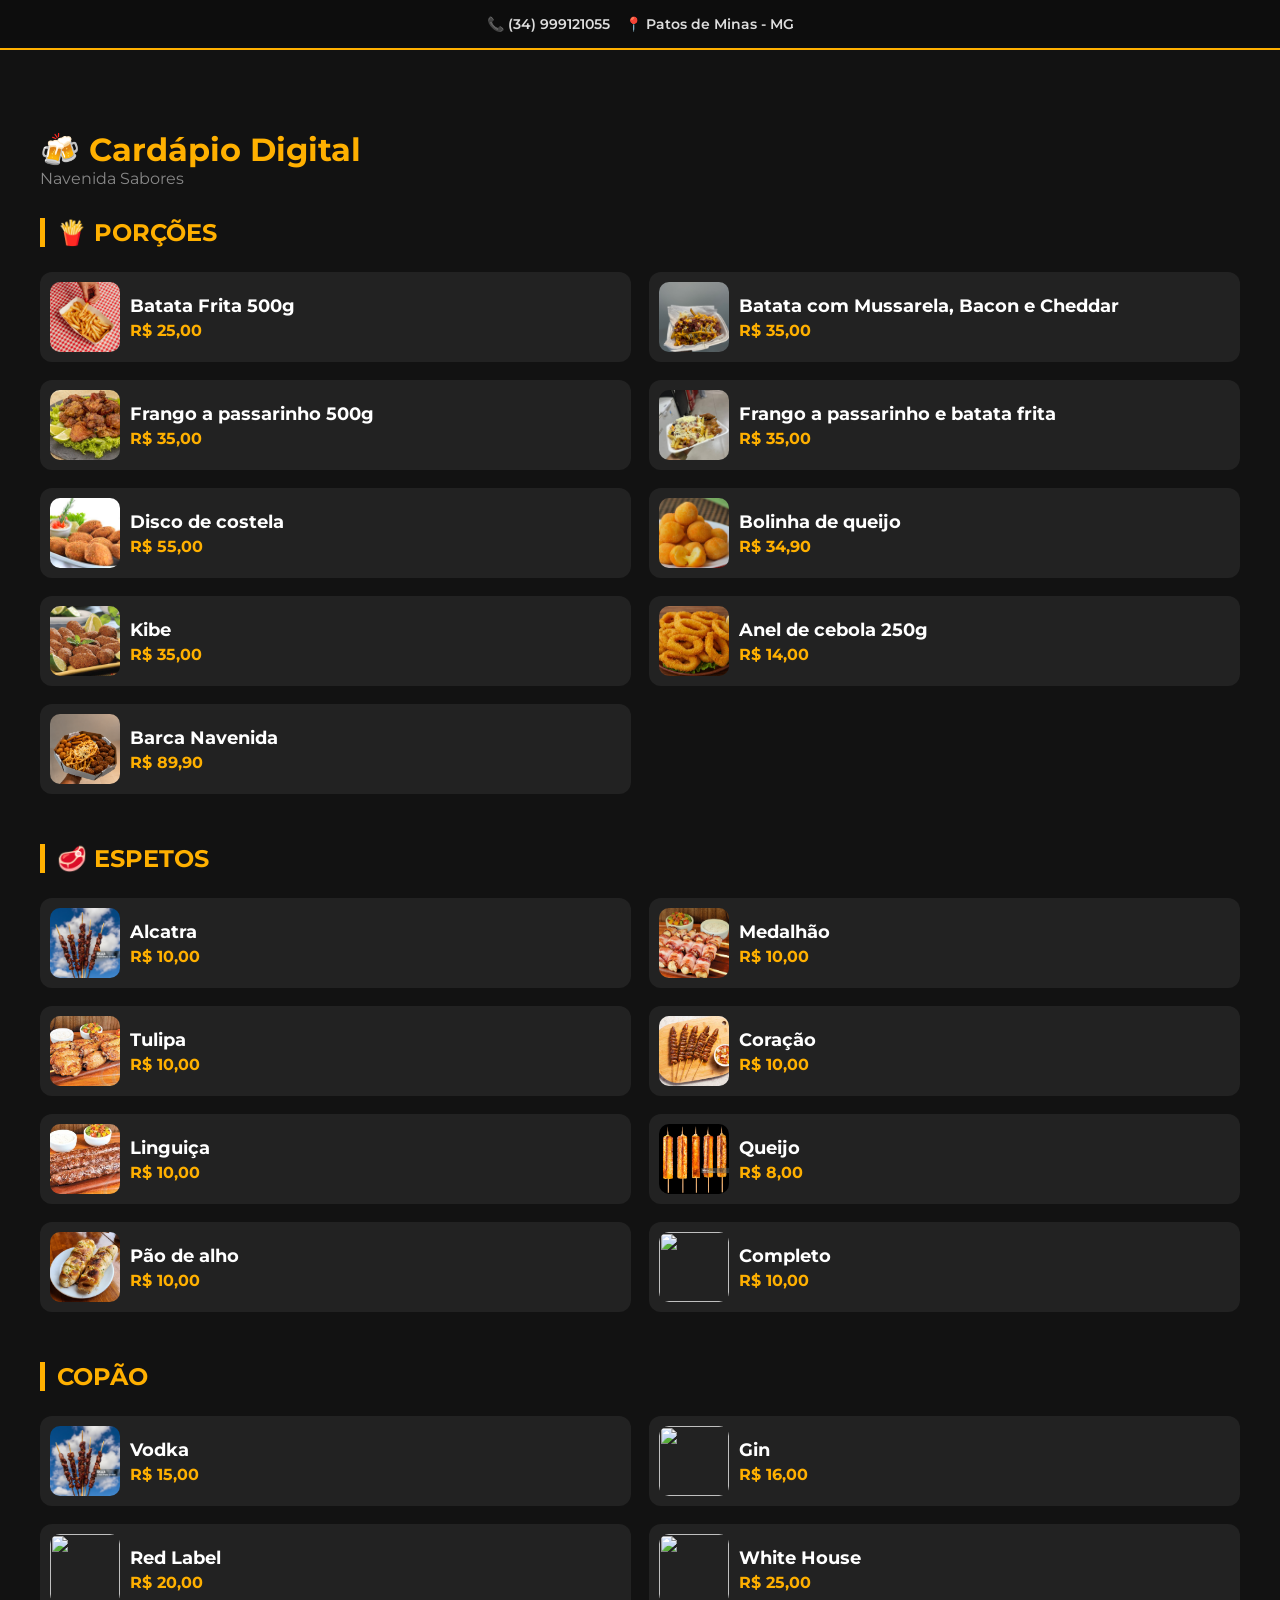
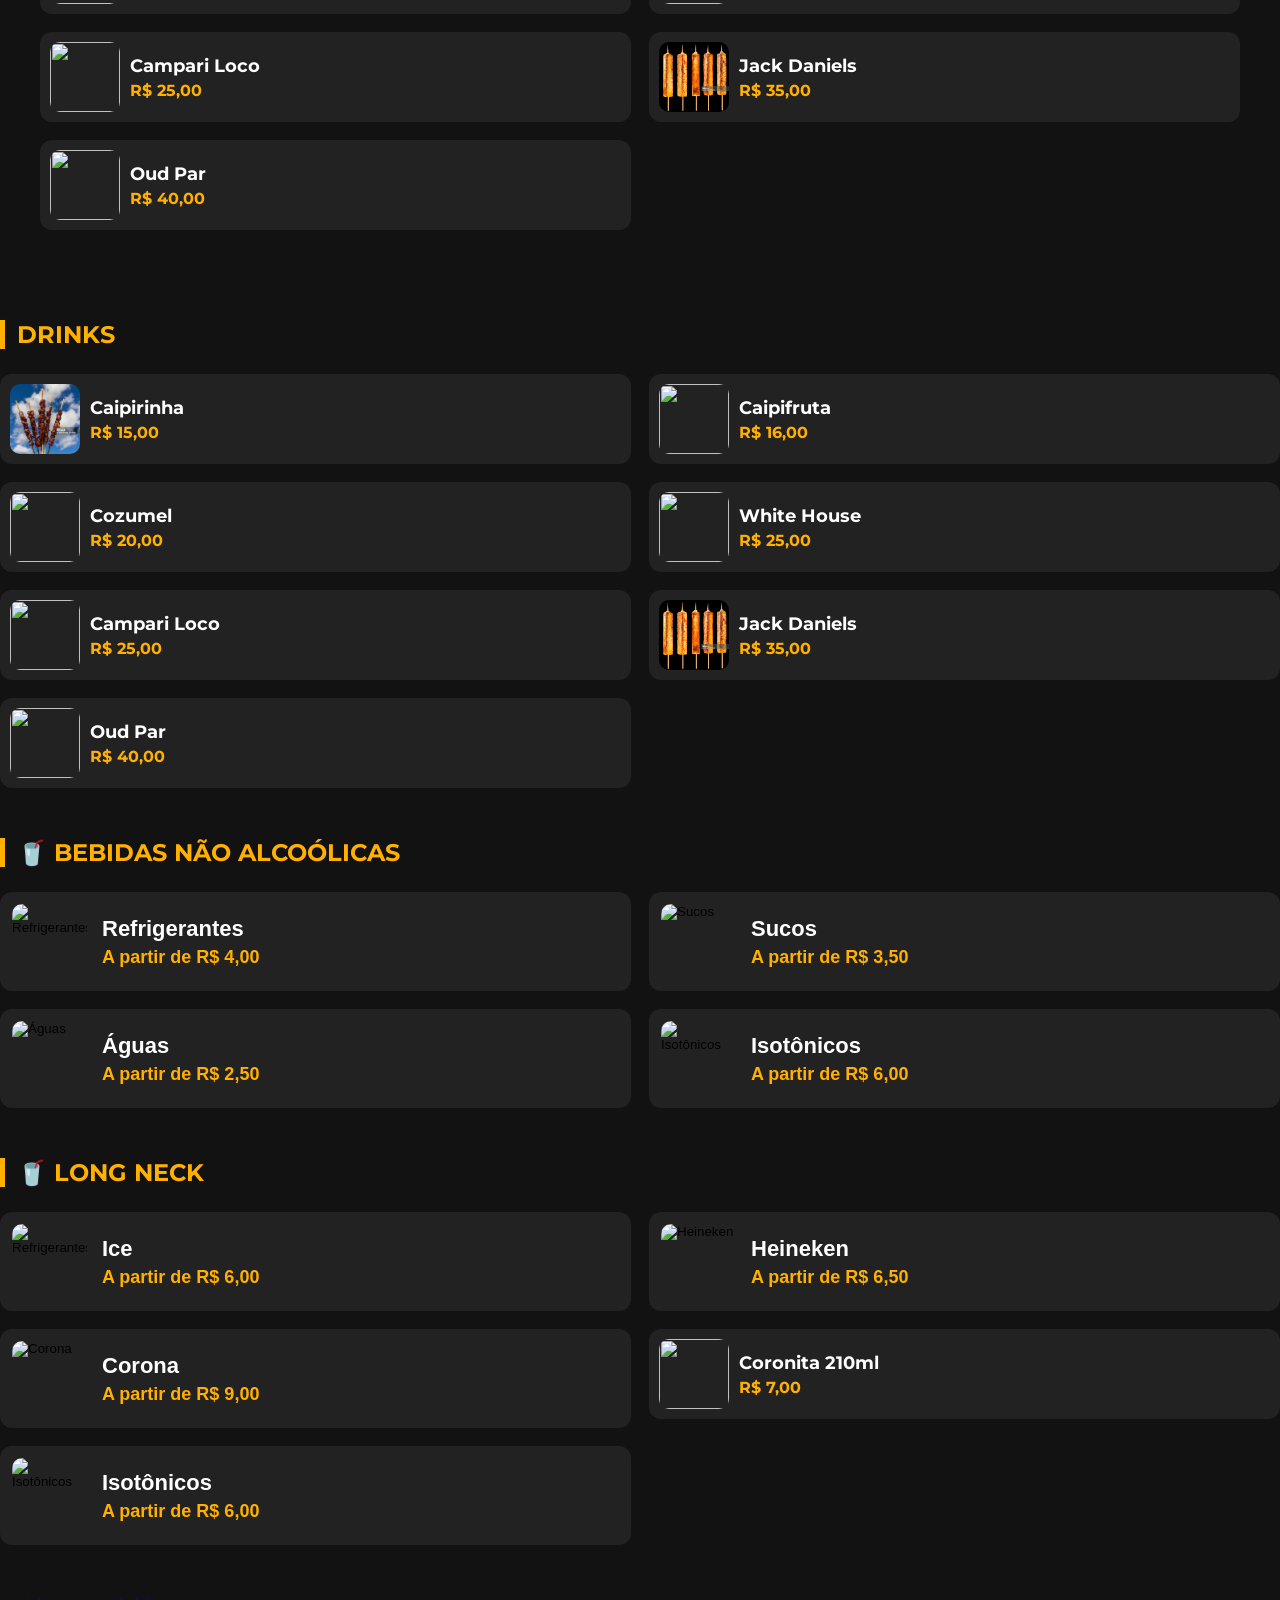
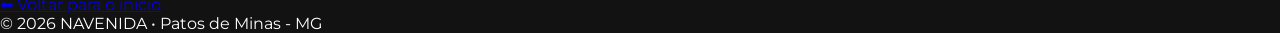
==== cardapio.html @ fde5d835 "gtf" ====
<!DOCTYPE html>
<html lang="pt-BR">
<head>
    <meta charset="UTF-8">
    <meta name="viewport" content="width=device-width, initial-scale=1.0">
    <title>Cardápio NAVENIDA</title>
    <link rel="stylesheet" href="style.css">
    <link href="https://fonts.googleapis.com/css2?family=Montserrat:wght@400;500;600;700&display=swap" rel="stylesheet">
</head>
<body>
    <button class="menu-mobile" onclick="abrirMenu()">
☰
</button>

    <div class="topo-info">
        <div class="item-topo">📞 (34) 999121055</div>
        <div class="item-topo">📍 Patos de Minas - MG</div>
    </div>

    <div class="container">
       <aside class="sidebar" id="sidebar">
            <img src="imagens/logo.jpeg" class="logo-lateral">
            <nav>
                <a href="#porcoes">🍟 Porções</a>
                <a href="#espetos">🥩 Espetos</a>
                <a href="#bebidas">🍺 Cervejas 600ml</a>
                <a href="#copao">🥤 Copão 700ml</a>
                <a href="#naoalcoolicas">🥤 Não Alcoólicas</a>
                <a href="index.html" style="background-color: #ffb000; color: #000;">🏠 Início</a>
            </nav>
        </aside>

        <main class="conteudo">
            <header style="margin-bottom: 30px;">
                <h1 style="color: #ffb000; font-size: 32px;">🍻 Cardápio Digital</h1>
                <p style="color: #888;">Navenida Sabores</p>
            </header>

            <section class="categoria" id="porcoes">
                <h2>🍟 PORÇÕES</h2>
                <div class="grid-produtos">
                    <div class="produto">
                        <img src="imagens/batatanormal.avif">
                        <div class="info">
                            <h3>Batata Frita 500g</h3>
                            <div class="preco">R$ 25,00</div>
                        </div>
                    </div>
                    <div class="produto">
                        <img src="imagens/batatacomcheddar.jpeg">
                        <div class="info">
                            <h3>Batata com Mussarela, Bacon e Cheddar</h3>
                            <div class="preco">R$ 35,00</div>
                        </div>
                    </div>
                    <div class="produto">
                        <img src="imagens/frangooo.jpeg">
                        <div class="info">
                            <h3>Frango a passarinho 500g</h3>
                            <div class="preco">R$ 35,00</div>
                        </div>
                         </div>
                        <div class="produto">
                        <img src="imagens/frangocombatata.jpeg">
                        <div class="info">
                            <h3>Frango a passarinho e batata frita</h3>
                            <div class="preco">R$ 35,00</div>
                        </div>
                         </div>
                        <div class="produto">
                        <img src="imagens/discodee.jpg">
                        <div class="info">
                            <h3>Disco de costela</h3>
                            <div class="preco">R$ 55,00</div>
                        </div>
                         </div>
                        <div class="produto">
                        <img src="imagens/bolinha-de-queijo-1.jpg">
                        <div class="info">
                            <h3>Bolinha de queijo</h3>
                            <div class="preco">R$ 34,90</div>
                        </div>
                         </div>
                        <div class="produto">
                        <img src="imagens/mini-kibe (1).jpg">
                        <div class="info">
                            <h3>Kibe</h3>
                            <div class="preco">R$ 35,00</div>
                        </div>
                         </div>
                        <div class="produto">
                        <img src="imagens/Aneis-de-Cebola-Crocantes.webp">
                        <div class="info">
                            <h3>Anel de cebola 250g</h3>
                            <div class="preco">R$ 14,00</div>
                        </div>
                         </div>
                        <div class="produto">
                        <img src="imagens/barca.png">
                        <div class="info">
                            <h3>Barca Navenida</h3>
                            <div class="preco">R$ 89,90</div>
                        </div>
                    </div>
                </div>
            </section>

            <section class="categoria" id="espetos">
                <h2>🥩 ESPETOS</h2>
                <div class="grid-produtos">
                    <div class="produto">
                        <img src="imagens/boi.jpg">
                        <div class="info">
                            <h3>Alcatra</h3>
                            <div class="preco">R$ 10,00</div>
                        </div>
                    </div>
                    <div class="produto">
                        <img src="imagens/espetinho-de-frango-com-bacon-1200x778.jpg">
                        <div class="info">
                            <h3>Medalhão</h3>
                            <div class="preco">R$ 10,00</div>
                        </div>
                         </div>
                        <div class="produto">
                        <img src="imagens/tulipa.jpg">
                        <div class="info">
                            <h3>Tulipa</h3>
                            <div class="preco">R$ 10,00</div>
                        </div>
                         </div>
                        <div class="produto">
                        <img src="imagens/espetinho-de-coracao-vinagrete-de-alcachofra.jpg">
                        <div class="info">
                            <h3>Coração</h3>
                            <div class="preco">R$ 10,00</div>
                        </div>
                         </div>
                        <div class="produto">
                        <img src="imagens/linguica.jpg">
                        <div class="info">
                            <h3>Linguiça</h3>
                            <div class="preco">R$ 10,00</div>
                        </div>
                         </div>
                        <div class="produto">
                        <img src="imagens/queijo.jpg">
                        <div class="info">
                            <h3>Queijo</h3>
                            <div class="preco">R$ 8,00</div>
                        </div>
                         </div>
                        <div class="produto">
                        <img src="imagens/pao-alho-caseiro.jpg">
                        <div class="info">
                            <h3>Pão de alho</h3>
                            <div class="preco">R$ 10,00</div>
                        </div>
                         </div>
                         <div class="produto">
                        <img src="https://images.unsplash.com/photo-1551024601-bec78aea704b?w=300">
                        <div class="info">
                            <h3>Completo</h3>
                            <div class="preco">R$ 10,00</div>
                        </div>
                    </div>
                </div>
            </section>

            <section class="categoria" id="copao">
                <h2>COPÃO</h2>
                <div class="grid-produtos">
                    <div class="produto">
                        <img src="imagens/boi.jpg">
                        <div class="info">
                            <h3>Vodka</h3>
                            <div class="preco">R$ 15,00</div>
                        </div>
                    </div>
                    <div class="produto">
                        <img src="https://images.unsplash.com/photo-1551024601-bec78aea704b?w=300">
                        <div class="info">
                            <h3>Gin</h3>
                            <div class="preco">R$ 16,00</div>
                        </div>
                         </div>
                        <div class="produto">
                        <img src="https://images.unsplash.com/photo-1551024601-bec78aea704b?w=300">
                        <div class="info">
                            <h3>Red Label</h3>
                            <div class="preco">R$ 20,00</div>
                        </div>
                         </div>
                        <div class="produto">
                        <img src="https://images.unsplash.com/photo-1551024601-bec78aea704b?w=300">
                        <div class="info">
                            <h3>White House</h3>
                            <div class="preco">R$ 25,00</div>
                        </div>
                         </div>
                        <div class="produto">
                        <img src="https://images.unsplash.com/photo-1551024601-bec78aea704b?w=300">
                        <div class="info">
                            <h3>Campari Loco</h3>
                            <div class="preco">R$ 25,00</div>
                        </div>
                         </div>
                        <div class="produto">
                        <img src="imagens/queijo.jpg">
                        <div class="info">
                            <h3>Jack Daniels</h3>
                            <div class="preco">R$ 35,00</div>
                        </div>
                         </div>
                        <div class="produto">
                        <img src="https://images.unsplash.com/photo-1551024601-bec78aea704b?w=300">
                        <div class="info">
                            <h3>Oud Par</h3>
                            <div class="preco">R$ 40,00</div>
                        </div>
                         </div>
                    </div>
                </div>
            </section>

              <section class="categoria" id="drink">
                <h2>DRINKS</h2>
                <div class="grid-produtos">
                    <div class="produto">
                        <img src="imagens/boi.jpg">
                        <div class="info">
                            <h3>Caipirinha</h3>
                            <div class="preco">R$ 15,00</div>
                        </div>
                    </div>
                    <div class="produto">
                        <img src="https://images.unsplash.com/photo-1551024601-bec78aea704b?w=300">
                        <div class="info">
                            <h3>Caipifruta</h3>
                            <div class="preco">R$ 16,00</div>
                        </div>
                         </div>
                        <div class="produto">
                        <img src="https://images.unsplash.com/photo-1551024601-bec78aea704b?w=300">
                        <div class="info">
                            <h3>Cozumel</h3>
                            <div class="preco">R$ 20,00</div>
                        </div>
                         </div>
                        <div class="produto">
                        <img src="https://images.unsplash.com/photo-1551024601-bec78aea704b?w=300">
                        <div class="info">
                            <h3>White House</h3>
                            <div class="preco">R$ 25,00</div>
                        </div>
                         </div>
                        <div class="produto">
                        <img src="https://images.unsplash.com/photo-1551024601-bec78aea704b?w=300">
                        <div class="info">
                            <h3>Campari Loco</h3>
                            <div class="preco">R$ 25,00</div>
                        </div>
                         </div>
                        <div class="produto">
                        <img src="imagens/queijo.jpg">
                        <div class="info">
                            <h3>Jack Daniels</h3>
                            <div class="preco">R$ 35,00</div>
                        </div>
                         </div>
                        <div class="produto">
                        <img src="https://images.unsplash.com/photo-1551024601-bec78aea704b?w=300">
                        <div class="info">
                            <h3>Oud Par</h3>
                            <div class="preco">R$ 40,00</div>
                        </div>
                         </div>
                    </div>
                </div>
            </section>

       <section class="categoria" id="nao-alcoolicas">

      <h2>🥤 BEBIDAS NÃO ALCOÓLICAS</h2>

      <div class="grid-produtos">

    <!-- Refrigerantes -->
    <div class="item-cardapio">

        <button class="titulo-item">

            <img class="foto-card"
            src="https://images.unsplash.com/photo-1581006852262-e4307cf6283a?w=500&auto=format&fit=crop"
            alt="Refrigerantes">

            <div class="texto-card">
                <h3>Refrigerantes</h3>
                <span>A partir de <strong>R$ 4,00</strong></span>
            </div>

        </button>

        <div class="conteudo-item">

            <p> Refrigerante Lata <b>R$ 4,00</b></p>
            <p> Coca-Cola 600ml <b>R$ 8,00</b></p>
            <p> Coca-Cola 1L <b>R$ 9,00</b></p>
            <p> Coca-Cola 2L <b>R$ 12,00</b></p>
            <p> Fanta <b>R$ 10,00</b></p>
            <p> Pepsi <b>R$ 10,00</b></p>
            <p> Mineiro <b>R$ 10,00</b></p>
            <p> Schweppes <b>R$ 10,00</b></p>

        </div>

    </div>

    <!-- Sucos -->
    <div class="item-cardapio">

        <button class="titulo-item">

            <img class="foto-card"
            src="https://images.unsplash.com/photo-1622597467836-f3285f2131b8?w=500&auto=format&fit=crop"
            alt="Sucos">

            <div class="texto-card">
                <h3>Sucos</h3>
                <span>A partir de <strong>R$ 3,50</strong></span>
            </div>

        </button>

        <div class="conteudo-item">

            <p> Kapo <b>R$ 3,50</b></p>
            <p> Del Valle <b>R$ 4,50</b></p>
            <p> Suco Lata <b>R$ 6,00</b></p>
            <p> Suco Litro <b>R$ 12,00</b></p>

        </div>

    </div>

    <!-- Águas -->
    <div class="item-cardapio">

        <button class="titulo-item">

            <img class="foto-card"
            src="https://images.unsplash.com/photo-1559839914-17aae19cec71?w=500&auto=format&fit=crop"
            alt="Águas">

            <div class="texto-card">
                <h3>Águas</h3>
                <span>A partir de <strong>R$ 2,50</strong></span>
            </div>

        </button>

        <div class="conteudo-item">

            <p> Água sem gás <b>R$ 2,50</b></p>
            <p> Água com gás <b>R$ 3,50</b></p>
            <p> Água de Coco <b>R$ 10,00</b></p>

        </div>

    </div>

    <!-- Isotônicos -->
    <div class="item-cardapio">

        <button class="titulo-item">

            <img class="foto-card"
            src="https://images.unsplash.com/photo-1596803244618-8dbee441d70b?w=500&auto=format&fit=crop"
            alt="Isotônicos">

            <div class="texto-card">
                <h3>Isotônicos</h3>
                <span>A partir de <strong>R$ 6,00</strong></span>
            </div>

        </button>

        <div class="conteudo-item">

            <p> H2O <b>R$ 6,00</b></p>
            <p> Powerade <b>R$ 7,00</b></p>
            <p> Gatorade <b>R$ 8,00</b></p>
            <p> Schweppes <b>R$ 10,00</b></p>

        </div>

    </div>

</div>

</section>
  <section class="categoria" id="long neck">

<h2>🥤 LONG NECK</h2>

<div class="grid-produtos">

    <!-- Ice -->
    <div class="item-cardapio">

        <button class="titulo-item">

            <img class="foto-card"
            src="https://images.unsplash.com/photo-1581006852262-e4307cf6283a?w=500&auto=format&fit=crop"
            alt="Refrigerantes">

            <div class="texto-card">
                <h3>Ice</h3>
                <span>A partir de <strong>R$ 6,00</strong></span>
            </div>

        </button>

        <div class="conteudo-item">

            <p>Ice corote <b>R$ 8,00</b></p>
            <p>51 Ice <b>R$ 8,00</b></p>
            <p>Syn vidro <b>R$ 7,00</b></p>
            <p>Syn plastico <b>R$ 6,00</b></p>

        </div>

    </div>

    <!-- Heineken -->
    <div class="item-cardapio">

        <button class="titulo-item">

            <img class="foto-card"
            src="https://images.unsplash.com/photo-1622597467836-f3285f2131b8?w=500&auto=format&fit=crop"
            alt="Heineken">

            <div class="texto-card">
                <h3>Heineken</h3>
                <span>A partir de <strong>R$ 6,50</strong></span>
            </div>

        </button>

        <div class="conteudo-item">

            <p> Heineken 250ml <b>R$ 6,50</b></p>
            <p> Heineken 330ml <b>R$ 8,00</b></p>
            <p> Heineken Sem alcool <b>R$ 8,00</b></p>

        </div>

    </div>

    <!-- Corona -->
    <div class="item-cardapio">

        <button class="titulo-item">

            <img class="foto-card"
            src="https://images.unsplash.com/photo-1559839914-17aae19cec71?w=500&auto=format&fit=crop"
            alt="Corona">

            <div class="texto-card">
                <h3>Corona</h3>
                <span>A partir de <strong>R$ 9,00</strong></span>
            </div>

        </button>

        <div class="conteudo-item">

            <p>Corona 330ml <b>R$ 9,00</b></p>
            <p>Corona sem alcool <b>R$ 9,00</b></p>

        </div>

    </div>
    <div class="produto">
                        <img src="https://images.unsplash.com/photo-1551024601-bec78aea704b?w=300">
                        <div class="info">
                            <h3>Coronita 210ml</h3>
                            <div class="preco">R$ 7,00</div>
                        </div>
                         </div>

    <!-- Isotônicos -->
    <div class="item-cardapio">

        <button class="titulo-item">

            <img class="foto-card"
            src="https://images.unsplash.com/photo-1596803244618-8dbee441d70b?w=500&auto=format&fit=crop"
            alt="Isotônicos">

            <div class="texto-card">
                <h3>Isotônicos</h3>
                <span>A partir de <strong>R$ 6,00</strong></span>
            </div>

        </button>

        <div class="conteudo-item">

            <p>🥤 H2O <b>R$ 6,00</b></p>
            <p>⚡ Powerade <b>R$ 7,00</b></p>
            <p>⚡ Gatorade <b>R$ 8,00</b></p>
            <p>🥤 Schweppes <b>R$ 10,00</b></p>

        </div>

    </div>

</div>

</section>


    </div>

</div>

</section>
</div>
</div>


            </section>

            <a href="index.html" class="btn-voltar">⬅ Voltar para o início</a>

            <footer>
                <p>© 2026 NAVENIDA • Patos de Minas - MG</p>
            </footer>
        </main>
    </div>
    <div id="modal" class="modal">

    <div class="modal-content">

        <span class="fechar" onclick="fecharModal()">
            ×
        </span>

        <img id="modal-img">

        <h2 id="modal-titulo"></h2>

        <p id="modal-desc"></p>

        <div id="modal-preco"></div>

    </div>

</div>
<!-- MODAL -->
<div id="modal" class="modal">

    <div class="modal-content">

        <span class="fechar" onclick="fecharModal()">×</span>

        <img id="modal-img" src="">

        <h2 id="modal-titulo"></h2>

        <p id="modal-desc"></p>

        <div id="modal-preco"></div>

    </div>

</div>

<script>

function abrirModal(nome,foto,descricao,preco){

    document.getElementById("modal").style.display = "block";

    document.getElementById("modal-titulo").innerHTML = nome;

    document.getElementById("modal-img").src = foto;

    document.getElementById("modal-desc").innerHTML = descricao;

    document.getElementById("modal-preco").innerHTML = preco;

}

function fecharModal(){

    document.getElementById("modal").style.display = "none";

}

window.onclick = function(event){

    let modal = document.getElementById("modal");

    if(event.target == modal){

        modal.style.display = "none";

    }

}

document.querySelectorAll(".titulo-item").forEach(botao => {

    botao.addEventListener("click", () => {

        let conteudo = botao.nextElementSibling;

        if(conteudo.style.display === "block"){

            conteudo.style.display = "none";

        }else{

            conteudo.style.display = "block";

        }

    });

});

</script>
<script>

function abrirMenu(){

    document.getElementById("sidebar").classList.toggle("ativo");

}

</script>
<script src="script.js"></script>

</body>
</html>
---- style.css ----
/* ===========================
   RESET
=========================== */

*{
    margin:0;
    padding:0;
    box-sizing:border-box;
}

body{
    background:#121212;
    color:#fff;
    font-family:'Montserrat',sans-serif;
}

/* ===========================
   TOPO
=========================== */

.topo-info{
    background:#0d0d0d;
    padding:15px;
    display:flex;
    justify-content:center;
    gap:40px;
    flex-wrap:wrap;
    border-bottom:2px solid #ffb000;
}

.item-topo{
    color:#ddd;
    font-size:14px;
    font-weight:600;
}

/* ===========================
   CONTAINER
=========================== */

.container{
    display:flex;
    max-width:1400px;
    margin:auto;
    min-height:100vh;
}

.sidebar{
    width:260px;
    min-width:260px;
    background:#181818;
    padding:25px;
    position:sticky;
    top:0;
    height:100vh;
}

.logo-lateral{
    width:140px;
    height:140px;
    border-radius:50%;
    object-fit:cover;
    display:block;
    margin:auto;
    margin-bottom:30px;
    border:2px solid #ffb000;
}

.sidebar nav{
    display:flex;
    flex-direction:column;
    gap:12px;
}

.sidebar a{
    text-decoration:none;
    color:#fff;
    background:#1f1f1f;
    padding:14px;
    border-radius:12px;
    transition:.3s;
    font-weight:600;
}

.sidebar a:hover{
    background:#ffb000;
    color:#000;
}

/* ===========================
   CONTEÚDO
=========================== */

.conteudo{
    flex:1;
    padding:40px;
}

.categoria{
    margin-bottom:50px;
}

.categoria h2{
    color:#ffb000;
    margin-bottom:25px;
    border-left:5px solid #ffb000;
    padding-left:12px;
}


.produto{
    background:#222;
    border-radius:12px;
    display:flex;
    align-items:center;
    gap:10px;
    padding:10px;
    height:90px;       /* altura igual aos outros */
    cursor:pointer;
    transition:.3s;
}

.produto:hover{
    transform:translateY(-3px);
}

.produto img{
    width:70px;
    height:70px;
    object-fit:cover;
    border-radius:10px;
    flex-shrink:0;
}

.info{
    display:flex;
    flex-direction:column;
    justify-content:center;
}

.info h3{
    font-size:18px;
    color:#fff;
    margin-bottom:4px;
}

.preco{
    color:#ffb000;
    font-size:16px;
    font-weight:bold;
}

/* ===== PRODUTO EXPANDÍVEL ===== */
.produto-expandivel {
    background: #1c1c1c;
    border-radius: 16px;
    margin-bottom: 20px;
    overflow: hidden;
    border: 1px solid #282828;
}

.titulo-produto {
    width: 100%;
    background: #1c1c1c;
    border: none;
    padding: 20px;
    cursor: pointer;
    color: white;
    font-size: 16px;
    font-weight: 700;
    display: flex;
    justify-content: space-between;
    align-items: center;
}

.titulo-produto span {
    color: #ffb000;
    font-size: 14px;
}

.opcoes {
    max-height: 0;
    overflow: hidden;
    transition: .4s ease-in-out;
    background: #141414;
}

.produto-expandivel.ativo .opcoes {
    max-height: 500px;
}

.opcao {
    display: flex;
    justify-content: space-between;
    padding: 14px 20px;
    border-top: 1px solid #252525;
    color: #ddd;
    font-size: 14px;
}

.opcao b {
    color: #ffb000;
}

/* ===== BOTÃO VOLTAR GERAL ===== */
.botao {
    display: inline-block;
    background: #ffb000;
    color: black;
    text-decoration: none;
    padding: 14px 28px;
    border-radius: 12px;
    font-weight: 700;
    transition: .3s;
    margin-top: 20px;
}

.botao:hover {
    transform: translateY(-2px);
    opacity: 0.9;
}

/* ===== PÁGINAS SIMPLES (EVENTOS / LOCALIZAÇÃO) ===== */
.pagina-simples {
    max-width: 550px;
    width: 100%;
    margin: 40px auto;
    padding: 20px;
    text-align: center;
}

.pagina-simples h1 {
    color: #ffb000;
    margin-bottom: 30px;
}

.card-evento {
    background: #1c1c1c;
    border: 1px solid #282828;
    padding: 22px;
    border-radius: 16px;
    margin-bottom: 18px;
    text-align: left;
    box-shadow: 0 4px 12px rgba(0,0,0,0.2);
}

.card-evento h2 {
    color: #ffb000;
    font-size: 18px;
    margin-bottom: 6px;
}

iframe {
    border: 1px solid #282828;
    border-radius: 16px;
    margin-top: 20px;
    box-shadow: 0 6px 15px rgba(0,0,0,0.3);
}

/* ===== RODAPÉ ===== */
.rodape {
    background: #141414;
    padding: 35px;
    margin-top: 60px;
    border-top: 1px solid #252525;
    text-align: center;
}

.rodape h3 {
    color: #ffb000;
    margin-bottom: 12px;
}

.rodape p {
    color: #a0a0a0;
    margin: 6px 0;
    font-size: 14px;
}

/* ===== RESPONSIVIDADE COMPLETA ===== */
@media(max-width: 1200px) {
   
}

@media(max-width: 900px) {
    .container {
        flex-direction: column;
    }

    .sidebar {
        width: 100%;
        height: auto;
        position: relative;
        border-right: none;
        border-bottom: 1px solid #252525;
        padding: 20px;
    }

    .logo-lateral {
        width: 100px;
        height: 100px;
        margin-bottom: 20px;
    }

    .conteudo {
        padding: 25px 15px;
    }
}

@media(max-width: 600px){



.produto{
    background:#222;
    border-radius:10px;
    padding:8px;
    display:flex;
    align-items:center;
    gap:8px;
    height:80px;
    transition:.3s;
}

.produto img{
    width:55px;
    height:55px;
    border-radius:8px;
    object-fit:cover;
}

.info h3{
    font-size:14px;
    margin-bottom:3px;
}

.preco{
    font-size:13px;
    color:#ffb000;
    font-weight:bold;
}

}
    
    .topo-info {
        gap: 15px;
}

.conteudo-item{
display:none;
background:#111;
padding:15px;
border-radius:0 0 10px 10px;
}

.conteudo-item{
    display:none;
    background:#111;
    padding:15px;
}
.modal{
display:none;
position:fixed;
top:0;
left:0;
width:100%;
height:100%;
background:rgba(0,0,0,0.8);
z-index:999;
}

.modal-content{
background:#fff;
width:90%;
max-width:600px;
margin:40px auto;
border-radius:20px;
overflow:hidden;
position:relative;
}

.modal-content img{
width:100%;
height:350px;
object-fit:cover;
}

.modal-content p{
padding:0 20px;
color:#666;
}

#modal-preco{
padding:20px;
font-size:26px;
font-weight:bold;
color:#ffb000;
}

.fechar{
position:absolute;
top:10px;
right:15px;
font-size:35px;
cursor:pointer;
color:#333;
}
/* =========================
   BOTÃO MENU
========================= */

.menu-mobile{
    display:none;
    position:fixed;
    top:15px;
    left:15px;
    width:55px;
    height:55px;
    border:none;
    border-radius:50%;
    background:#ffb000;
    color:#000;
    font-size:28px;
    cursor:pointer;
    z-index:2000;
    box-shadow:0 5px 15px rgba(0,0,0,.4);
}

/* =========================
   RESPONSIVO
========================= */

@media(max-width:900px){

    .menu-mobile{
        display:block;
    }

    .sidebar{
        position:fixed;
        left:-280px;
        top:0;
        width:260px;
        height:100%;
        transition:.4s;
        z-index:1500;
    }

    .sidebar.ativo{
        left:0;
    }

    .conteudo{
        width:100%;
        margin-left:0;
        padding-top:80px;
    }

    .foto-item{
        width:70px;
        height:70px;
        object-fit:cover;
        border-radius:10px;
    }

    .texto-item{
        text-align:left;
    }

}

.sidebar{

position:fixed;
left:-280px;
top:0;
height:100%;
width:260px;
transition:.4s;

}

.sidebar.ativo{

left:0;

}

.conteudo{

width:100%;
margin-left:0;
padding-top:80px;

}



.sidebar.ativo{

left:0;

}


.foto-item{
    width:70px;
    height:70px;
    object-fit:cover;
    border-radius:10px;
}

.texto-item{
    text-align:left;
}

.texto-item h3{
    color:white;
    font-size:18px;
    margin-bottom:5px;
}

.texto-item span{
    color:#ffb000;
    font-size:16px;
    font-weight:bold;
}

.produto-expandir{
    display:flex;
    flex-direction:column;
}

.opcoes-produto{
    display:none;
    background:#1b1b1b;
    border-radius:0 0 10px 10px;
    padding:12px;
    margin-top:-8px;
}

.opcoes-produto p{
    display:flex;
    justify-content:space-between;
    color:#fff;
    padding:8px 0;
    border-bottom:1px solid #333;
    font-size:14px;
}

.opcoes-produto p:last-child{
    border:none;
}

.opcoes-produto b{
    color:#ffb000;

}

/* ===== CARDÁPIO CATEGORIAS ===== */

.grid-produtos{
    display:grid;
    grid-template-columns:repeat(2, 1fr);
    gap:18px;
}

.item-cardapio{
    background:#222;
    border-radius:12px;
    overflow:hidden;
}

.titulo-item{
    width:100%;
    border:none;
    background:#222;
    cursor:pointer;

    display:flex;
    align-items:center;
    gap:15px;

    padding:12px;
    text-align:left;
}

.foto-card{
    width:75px;
    height:75px;
    border-radius:10px;
    object-fit:cover;
    flex-shrink:0;
}

.texto-card{
    display:flex;
    flex-direction:column;
    justify-content:center;
}

.texto-card h3{
    color:#fff;
    font-size:22px;
    margin:0;
}

.texto-card span{
    color:#ffb000;
    font-size:18px;
    font-weight:bold;
    margin-top:5px;
}

.conteudo-item{
    display:none;
    background:#181818;
    padding:15px;
}

.conteudo-item p{
    display:flex;
    justify-content:space-between;
    padding:10px 0;
    color:#fff;
    border-bottom:1px solid #333;
}

.conteudo-item p:last-child{
    border:none;
}

.conteudo-item b{
    color:#ffb000;
}

@media(max-width:768px){
    .grid-produtos{
        grid-template-columns:1fr;
    }
}
.conteudo-item p{
    display:flex;
    justify-content:space-between;
    align-items:center;
    color:#fff;
    padding:10px 0;
    border-bottom:1px solid #333;
}

.conteudo-item p:last-child{
    border-bottom:none;
}

.conteudo-item b{
    color:#ffb000;
}
.card-produto{
    width: 90%;
    max-width: 350px;
    margin: 10px auto;
}
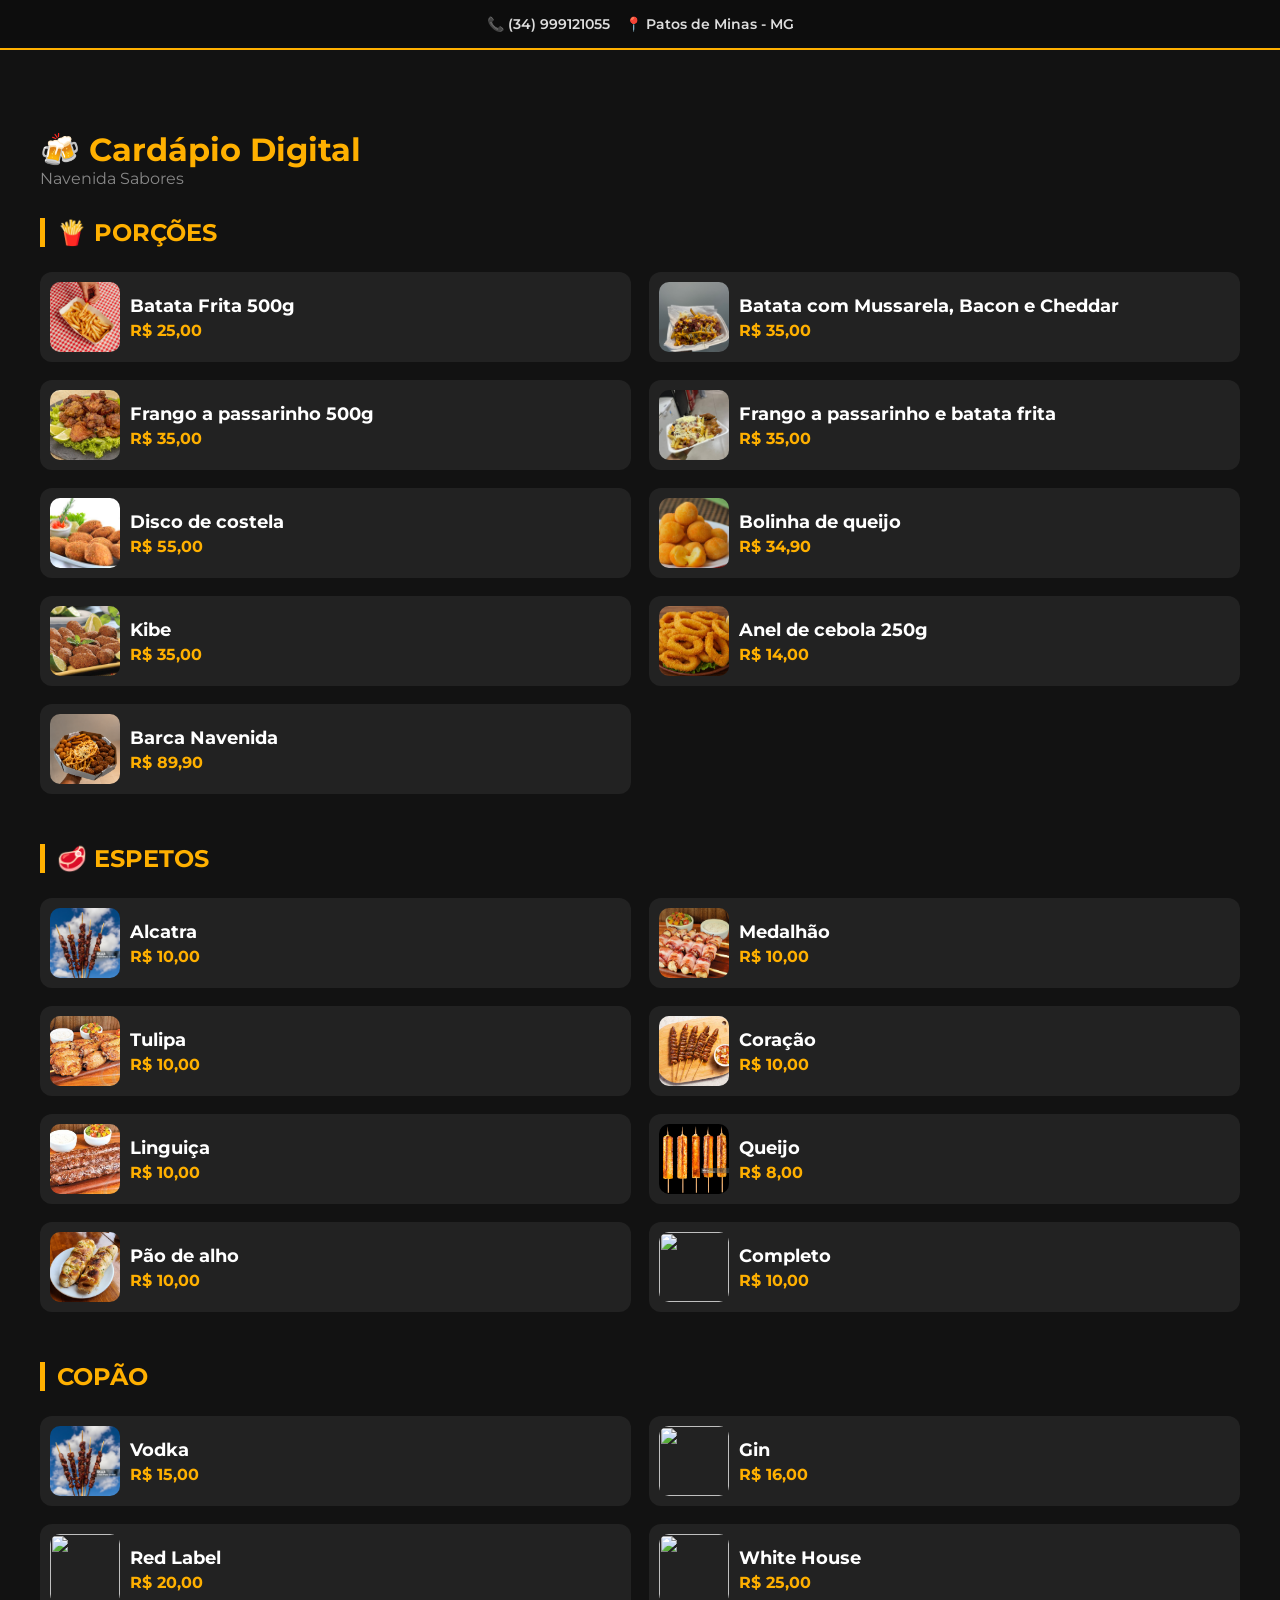
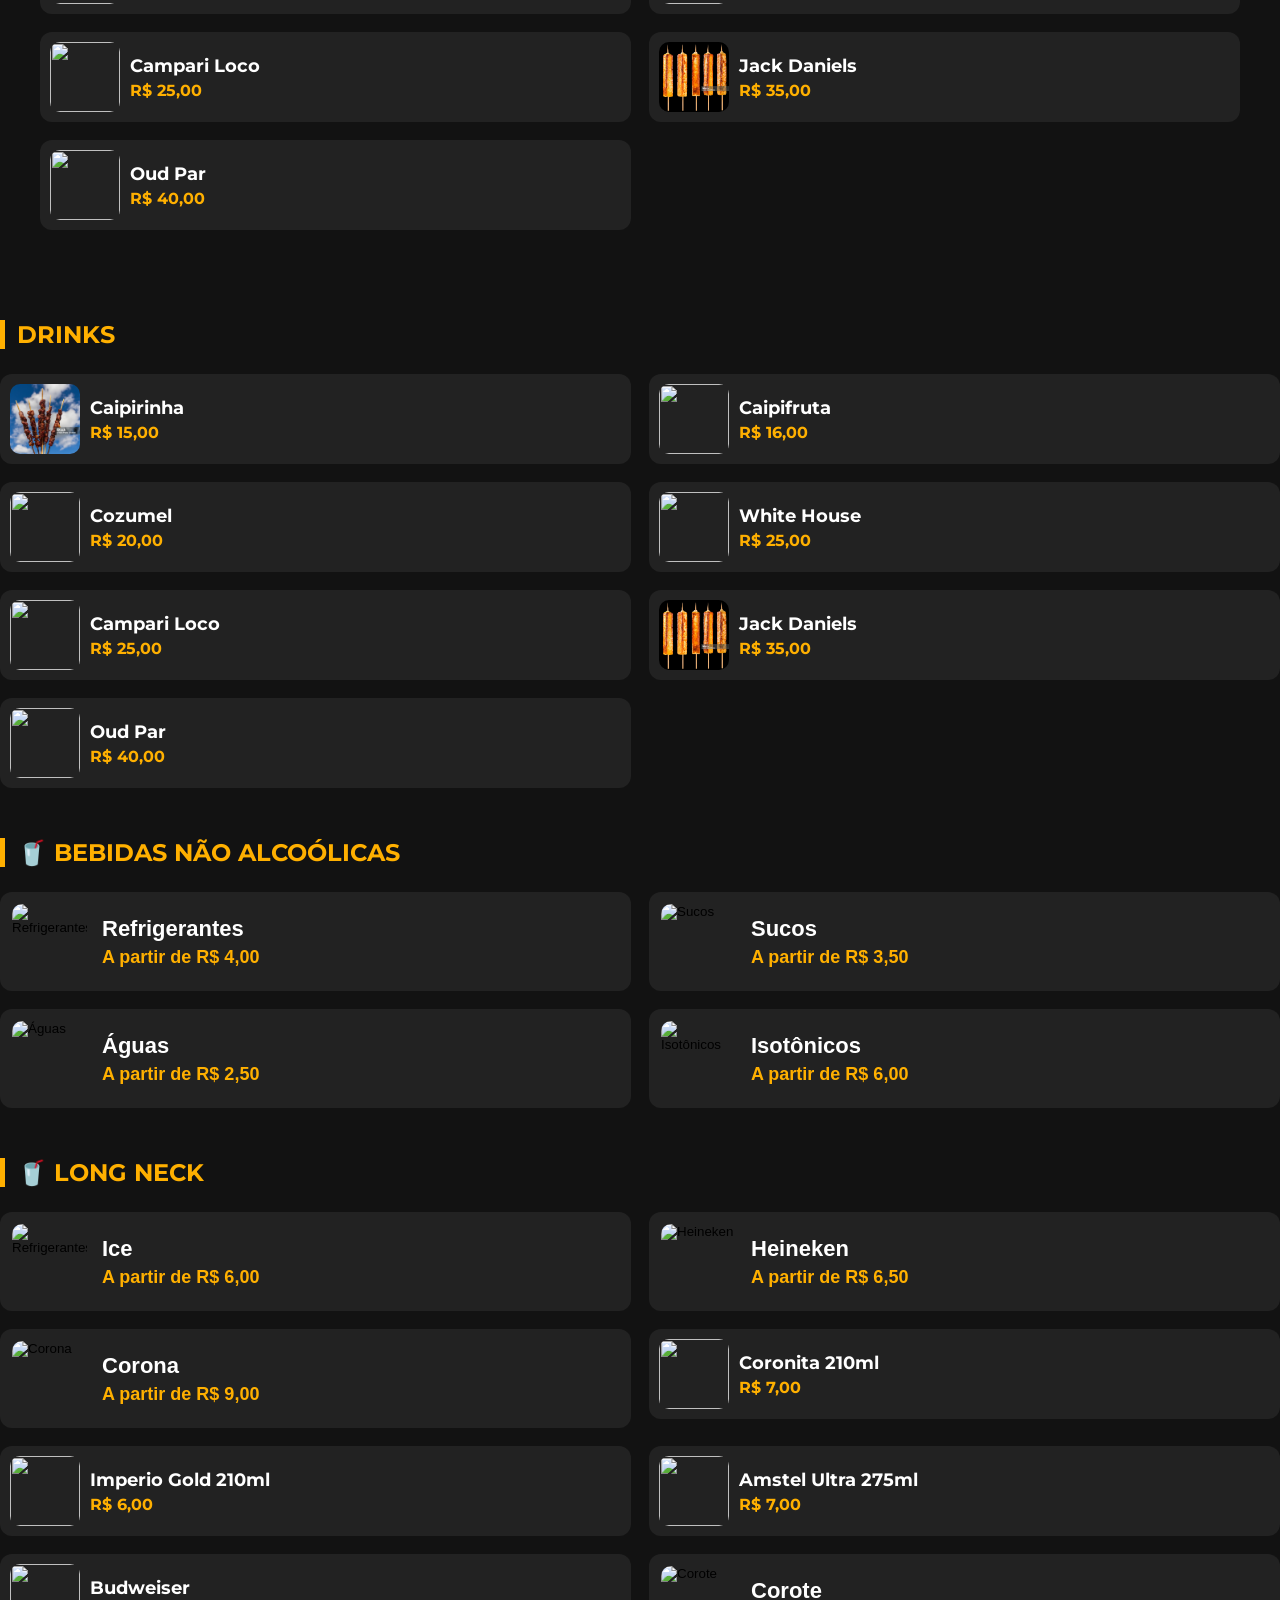
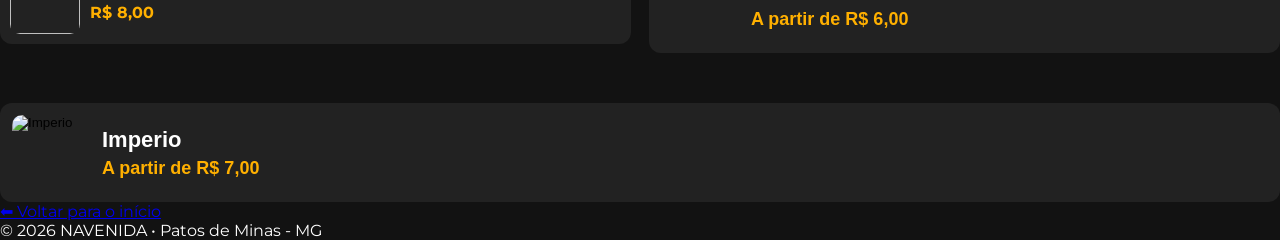
==== commit 1b819cf0: "lkk" ====
--- a/cardapio.html
+++ b/cardapio.html
@@ -489,18 +489,42 @@
                             <div class="preco">R$ 7,00</div>
                         </div>
                          </div>
-
-    <!-- Isotônicos -->
+                         <div class="produto">
+                        <img src="https://images.unsplash.com/photo-1551024601-bec78aea704b?w=300">
+                        <div class="info">
+                            <h3>Imperio Gold 210ml</h3>
+                            <div class="preco">R$ 6,00</div>
+                        </div>
+                         </div>
+                         <div class="produto">
+                        <img src="https://images.unsplash.com/photo-1551024601-bec78aea704b?w=300">
+                        <div class="info">
+                            <h3>Amstel Ultra 275ml</h3>
+                            <div class="preco">R$ 7,00</div>
+                        </div>
+                         </div>
+
+                         <div class="produto">
+                        <img src="https://images.unsplash.com/photo-1551024601-bec78aea704b?w=300">
+                        <div class="info">
+                            <h3>Budweiser</h3>
+                            <div class="preco">R$ 8,00</div>
+                        </div>
+                         </div>
+
+
+
+    <!-- Corote -->
     <div class="item-cardapio">
 
         <button class="titulo-item">
 
             <img class="foto-card"
             src="https://images.unsplash.com/photo-1596803244618-8dbee441d70b?w=500&auto=format&fit=crop"
-            alt="Isotônicos">
-
-            <div class="texto-card">
-                <h3>Isotônicos</h3>
+            alt="Corote">
+
+            <div class="texto-card">
+                <h3>Corote</h3>
                 <span>A partir de <strong>R$ 6,00</strong></span>
             </div>
 
@@ -508,10 +532,9 @@
 
         <div class="conteudo-item">
 
-            <p>🥤 H2O <b>R$ 6,00</b></p>
-            <p>⚡ Powerade <b>R$ 7,00</b></p>
-            <p>⚡ Gatorade <b>R$ 8,00</b></p>
-            <p>🥤 Schweppes <b>R$ 10,00</b></p>
+            <p>Corote 29 <b>R$ 6,00</b></p>
+            <p>Corote <b>R$ 7,00</b></p>
+            <p>Combo corote <b>R$ 18,00</b></p>
 
         </div>
 
@@ -521,7 +544,33 @@
 
 </section>
 
-
+<!-- Imperio -->
+    <div class="item-cardapio">
+
+        <button class="titulo-item">
+
+            <img class="foto-card"
+            src="https://images.unsplash.com/photo-1596803244618-8dbee441d70b?w=500&auto=format&fit=crop"
+            alt="Imperio">
+
+            <div class="texto-card">
+                <h3>Imperio</h3>
+                <span>A partir de <strong>R$ 7,00</strong></span>
+            </div>
+
+        </button>
+
+        <div class="conteudo-item">
+
+            <p>Imperio ultra 275ml <b>R$ 7,00</b></p>
+            <p>Imperio Lager 275ml <b>R$ 7,00</b></p>
+            
+        </div>
+
+    </div>
+
+</div>
+</section>
     </div>
 
 </div>
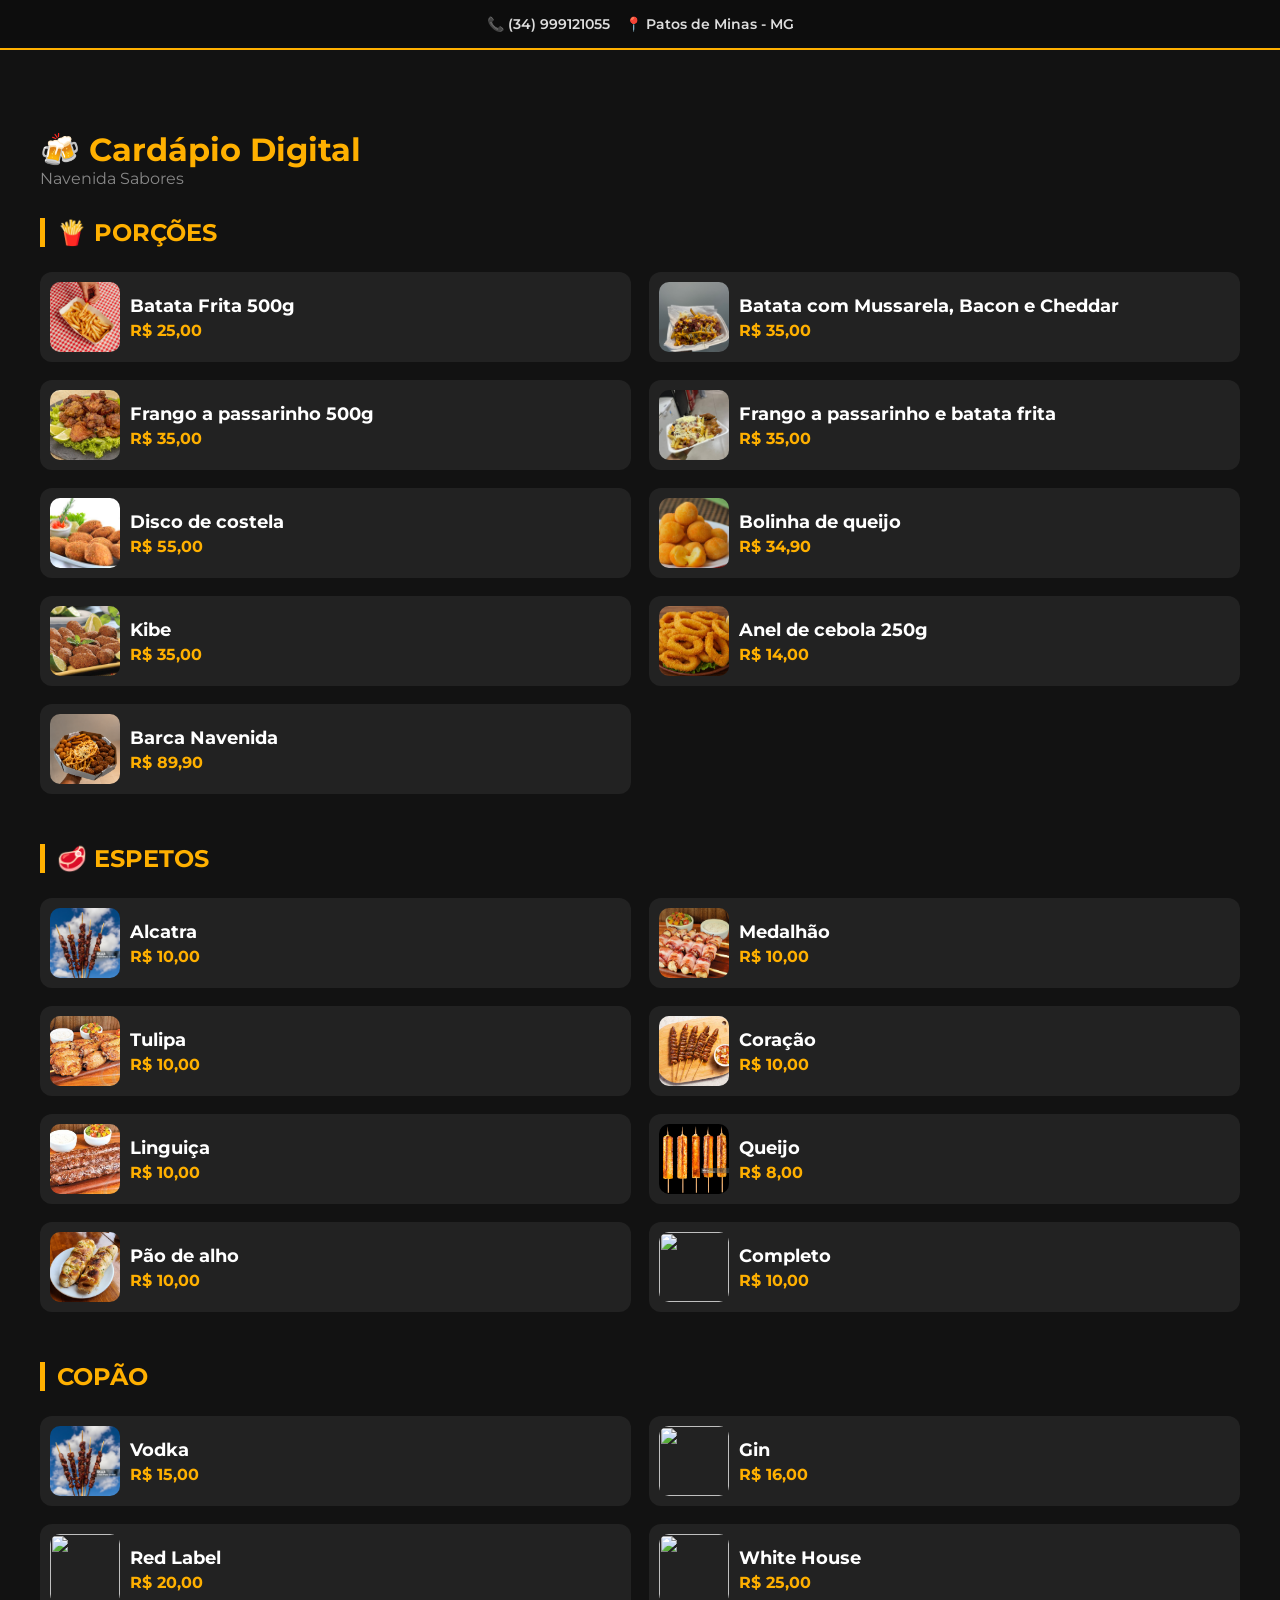
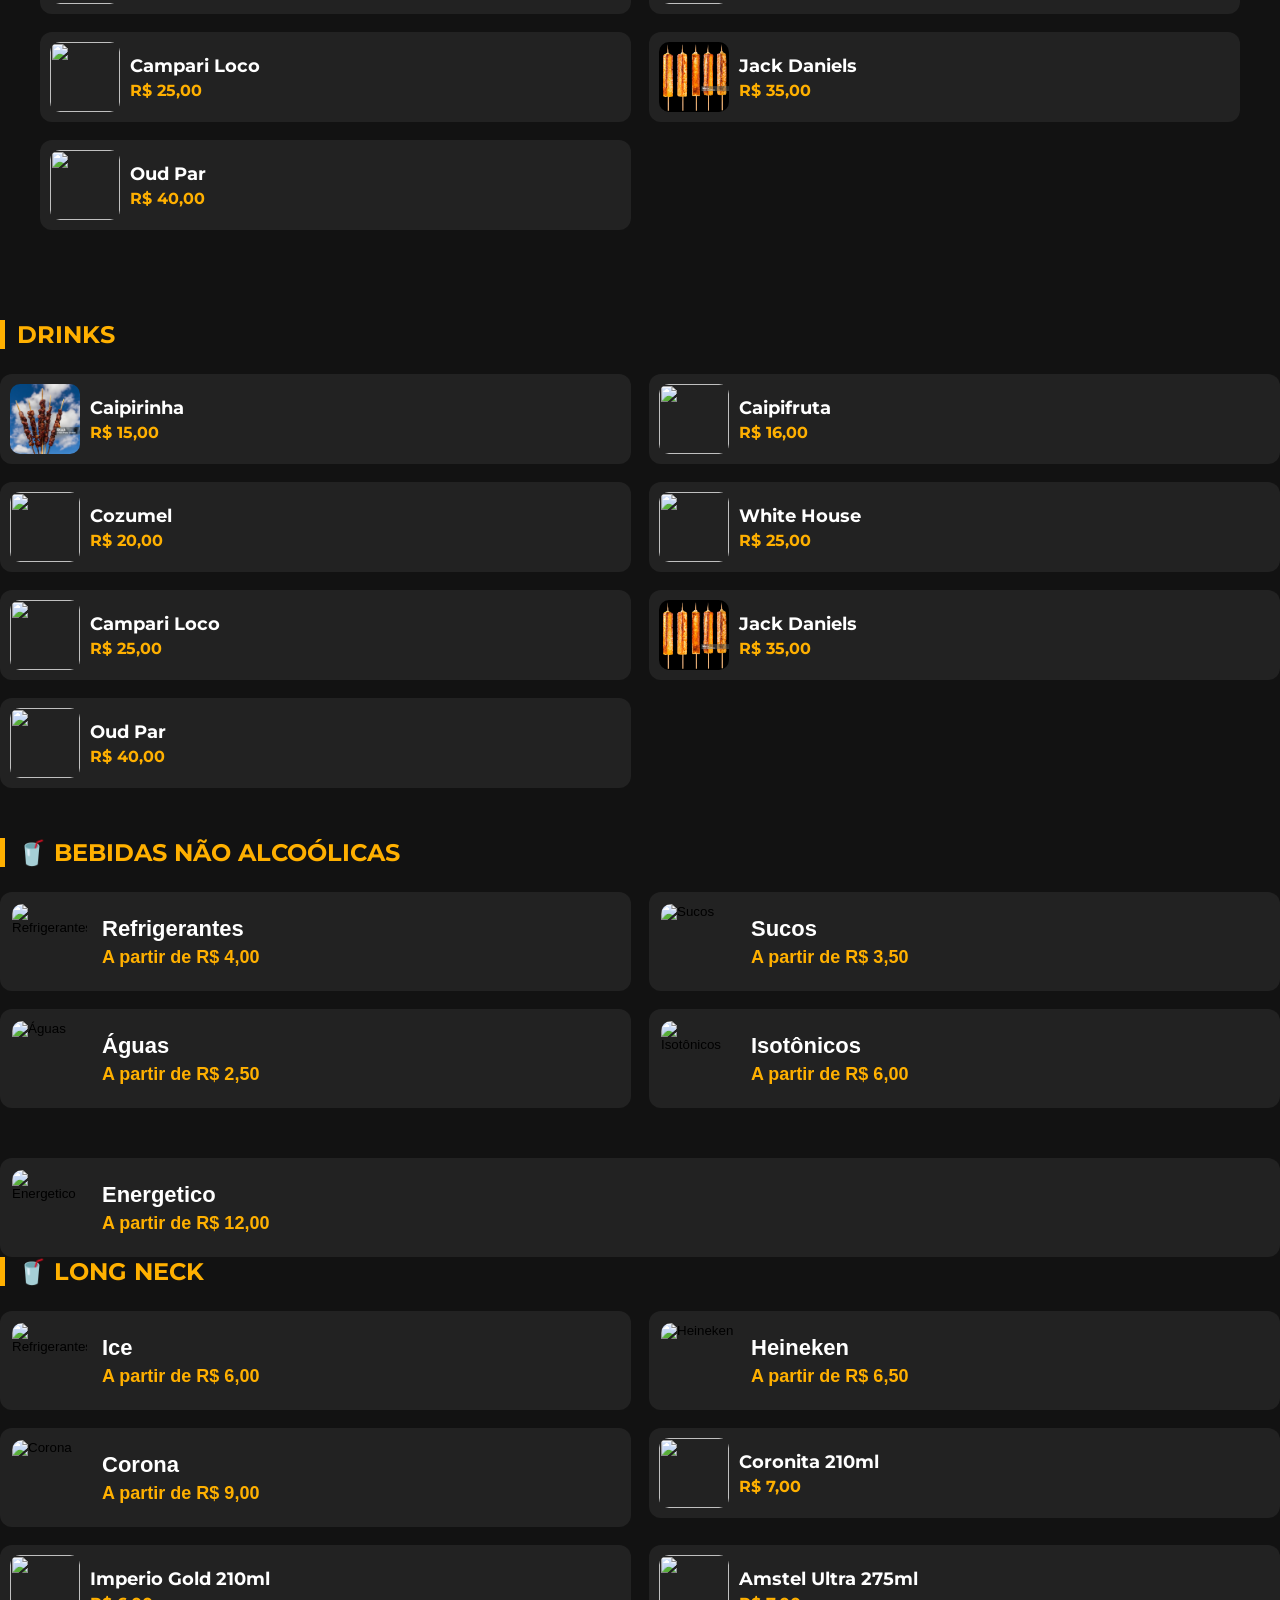
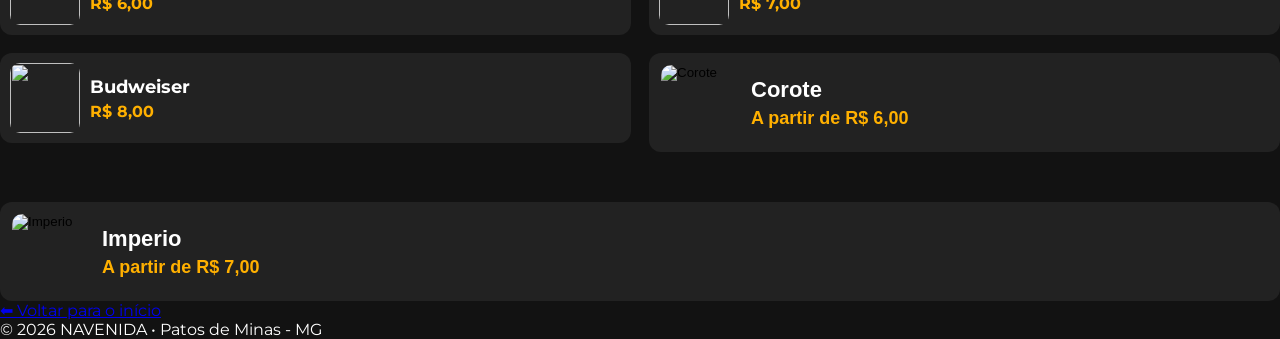
==== commit 20698518: "kjjh" ====
--- a/cardapio.html
+++ b/cardapio.html
@@ -399,6 +399,34 @@
 </div>
 
 </section>
+ <!-- Energetico -->
+    <div class="item-cardapio">
+
+        <button class="titulo-item">
+
+            <img class="foto-card"
+            src="https://images.unsplash.com/photo-1596803244618-8dbee441d70b?w=500&auto=format&fit=crop"
+            alt="Energetico">
+
+            <div class="texto-card">
+                <h3>Energetico</h3>
+                <span>A partir de <strong>R$ 12,00</strong></span>
+            </div>
+
+        </button>
+
+        <div class="conteudo-item">
+
+            <p> Energetico lata <b>R$ 12,00</b></p>
+            <p> Energetico litro <b>R$ 16,00</b></p>
+
+        </div>
+
+    </div>
+
+</div>
+
+</section>
   <section class="categoria" id="long neck">
 
 <h2>🥤 LONG NECK</h2>
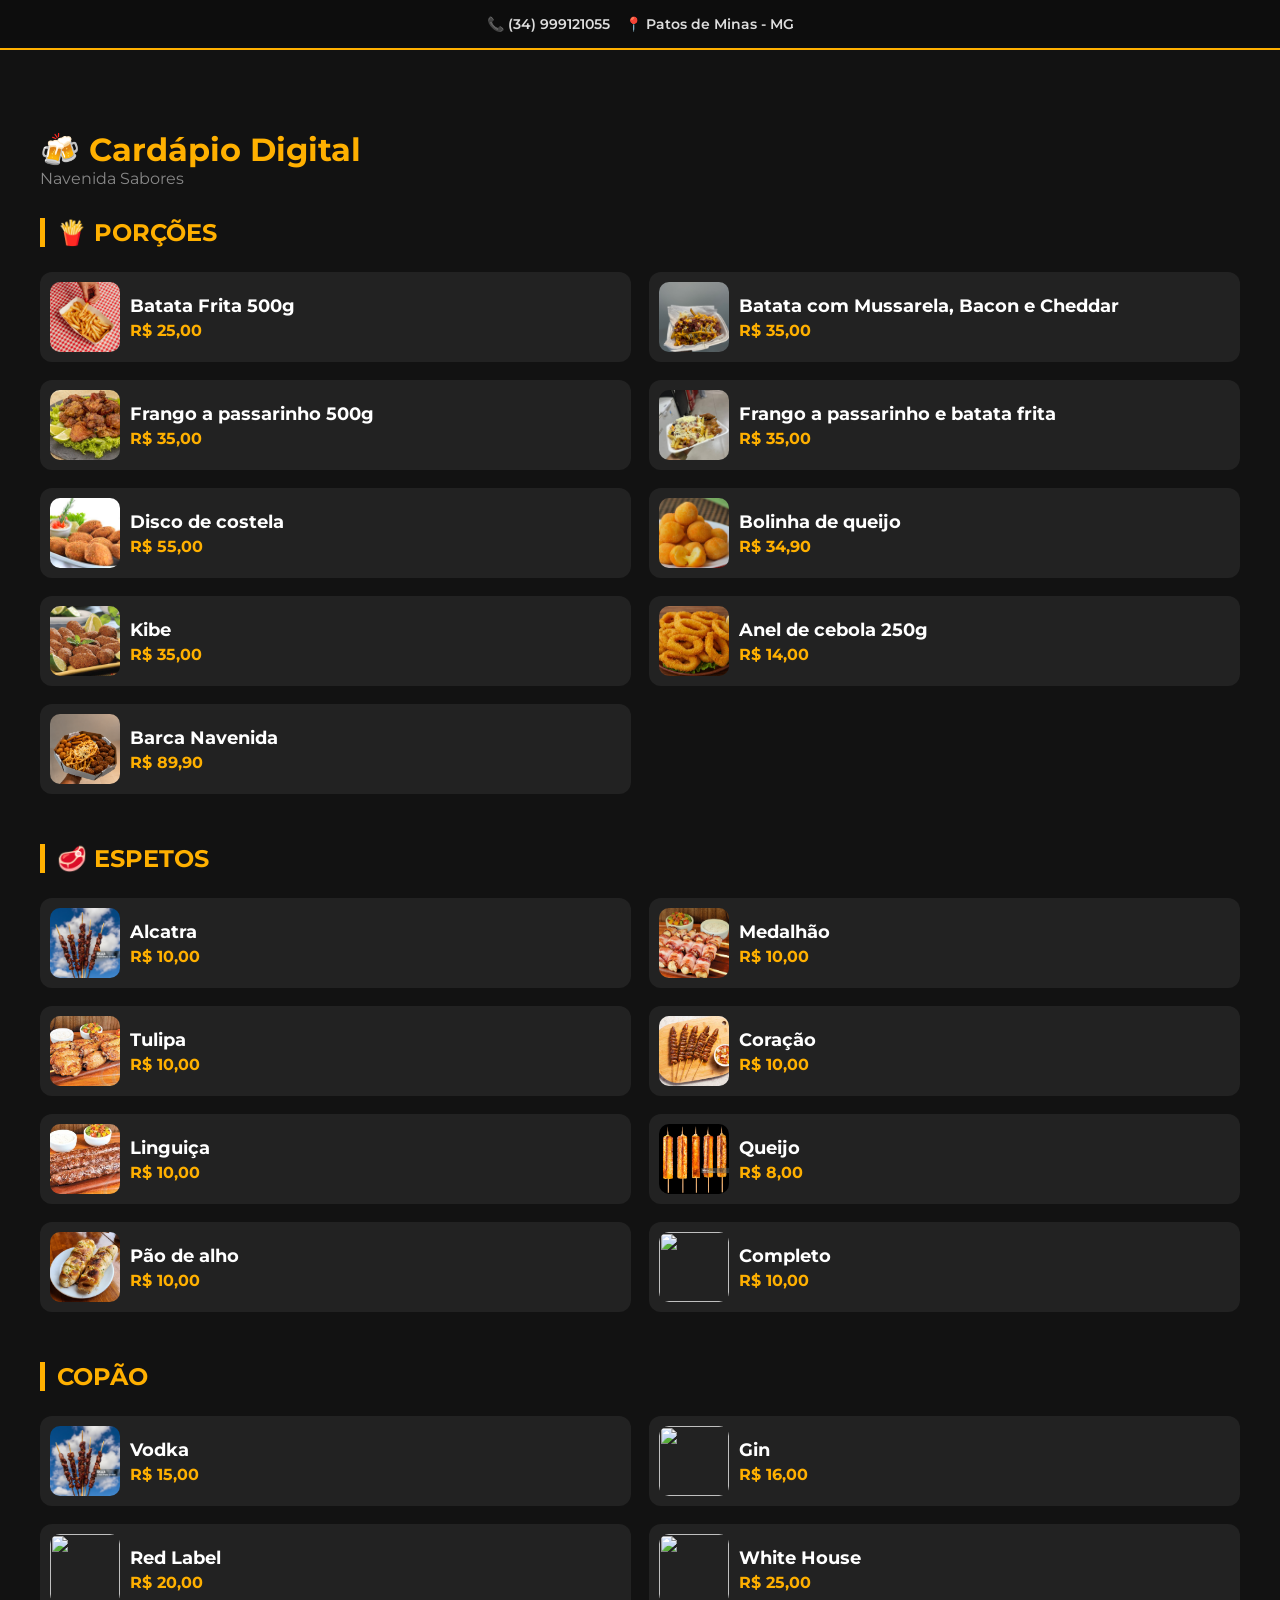
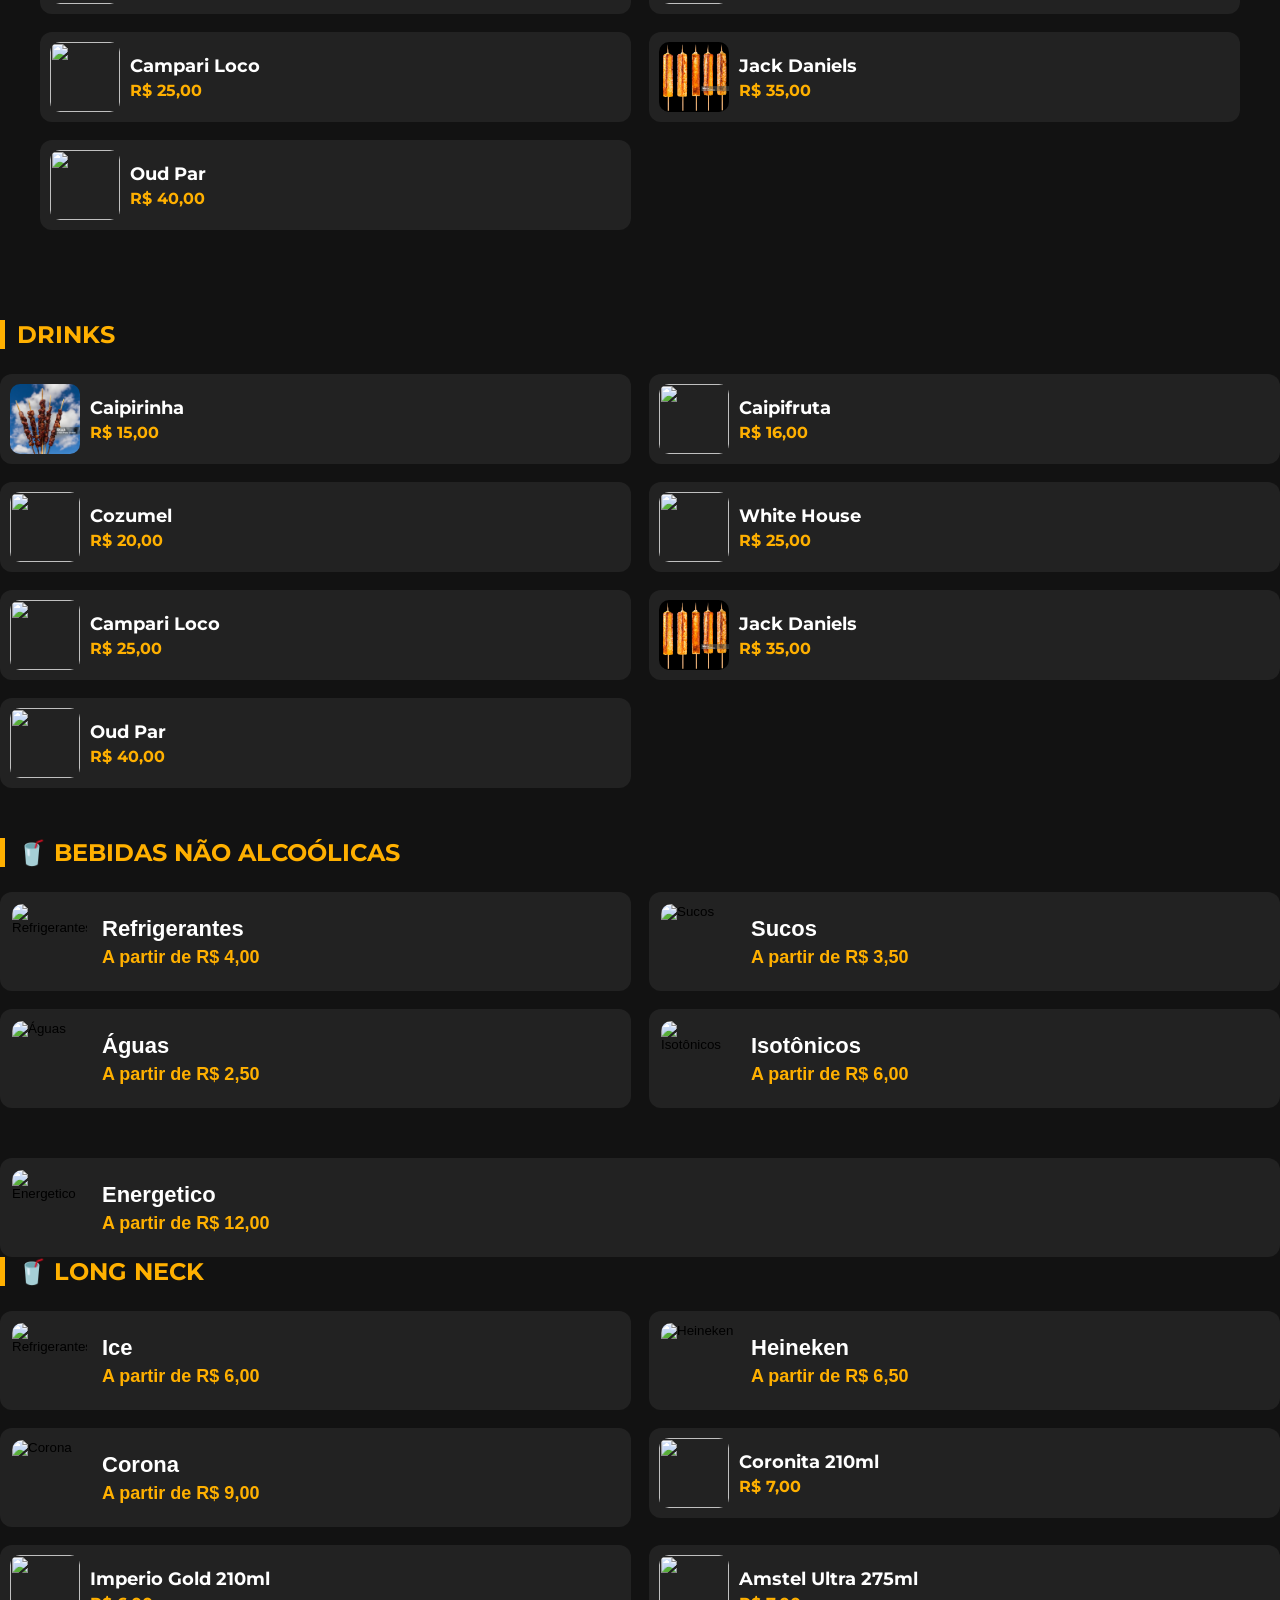
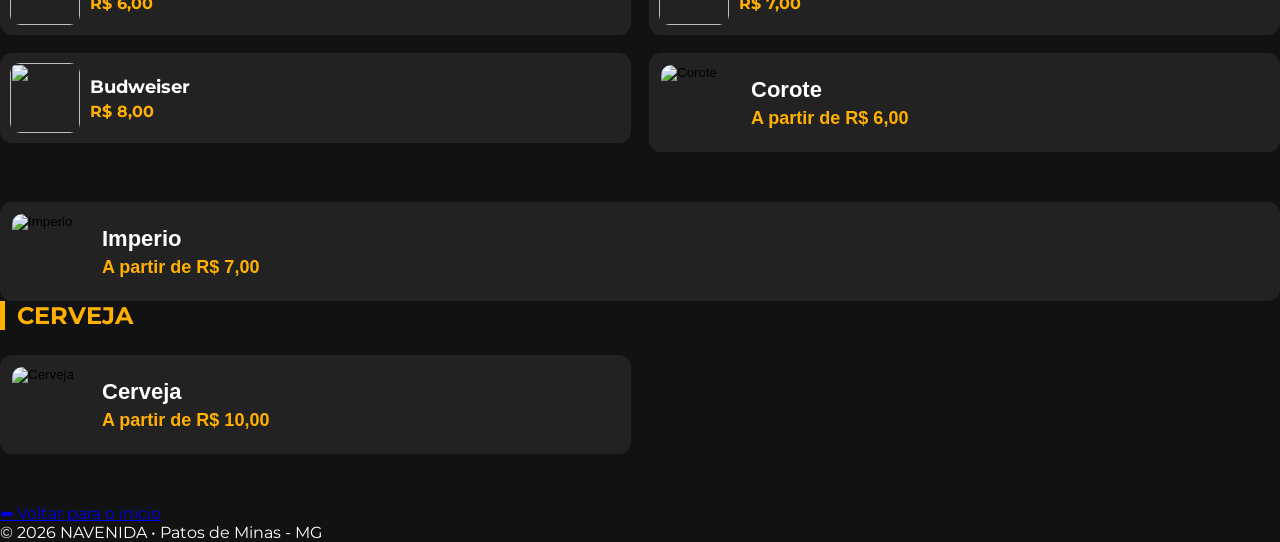
==== commit 892be26d: "hgf" ====
--- a/cardapio.html
+++ b/cardapio.html
@@ -599,6 +599,40 @@
 
 </div>
 </section>
+ <section class="categoria" id="long neck">
+
+<h2>CERVEJA</h2>
+
+<div class="grid-produtos">
+
+    <!-- Cerveja -->
+    <div class="item-cardapio">
+
+        <button class="titulo-item">
+
+            <img class="foto-card"
+            src="https://images.unsplash.com/photo-1581006852262-e4307cf6283a?w=500&auto=format&fit=crop"
+            alt="Cerveja">
+
+            <div class="texto-card">
+                <h3>Cerveja</h3>
+                <span>A partir de <strong>R$ 10,00</strong></span>
+            </div>
+
+        </button>
+
+        <div class="conteudo-item">
+
+            <p>Brahma <b>R$ 10,00</b></p>
+            <p>Boa <b>R$ 10,00</b></p>
+            <p>Original <b>R$ 12,00</b></p>
+            <p>Heineken <b>R$ 14,00</b></p>
+            <p>Amstel <b>R$ 12,00</b></p>
+            <p>Heineken <b>R$ 14,00</b></p>
+
+        </div>
+
+    </div>
     </div>
 
 </div>
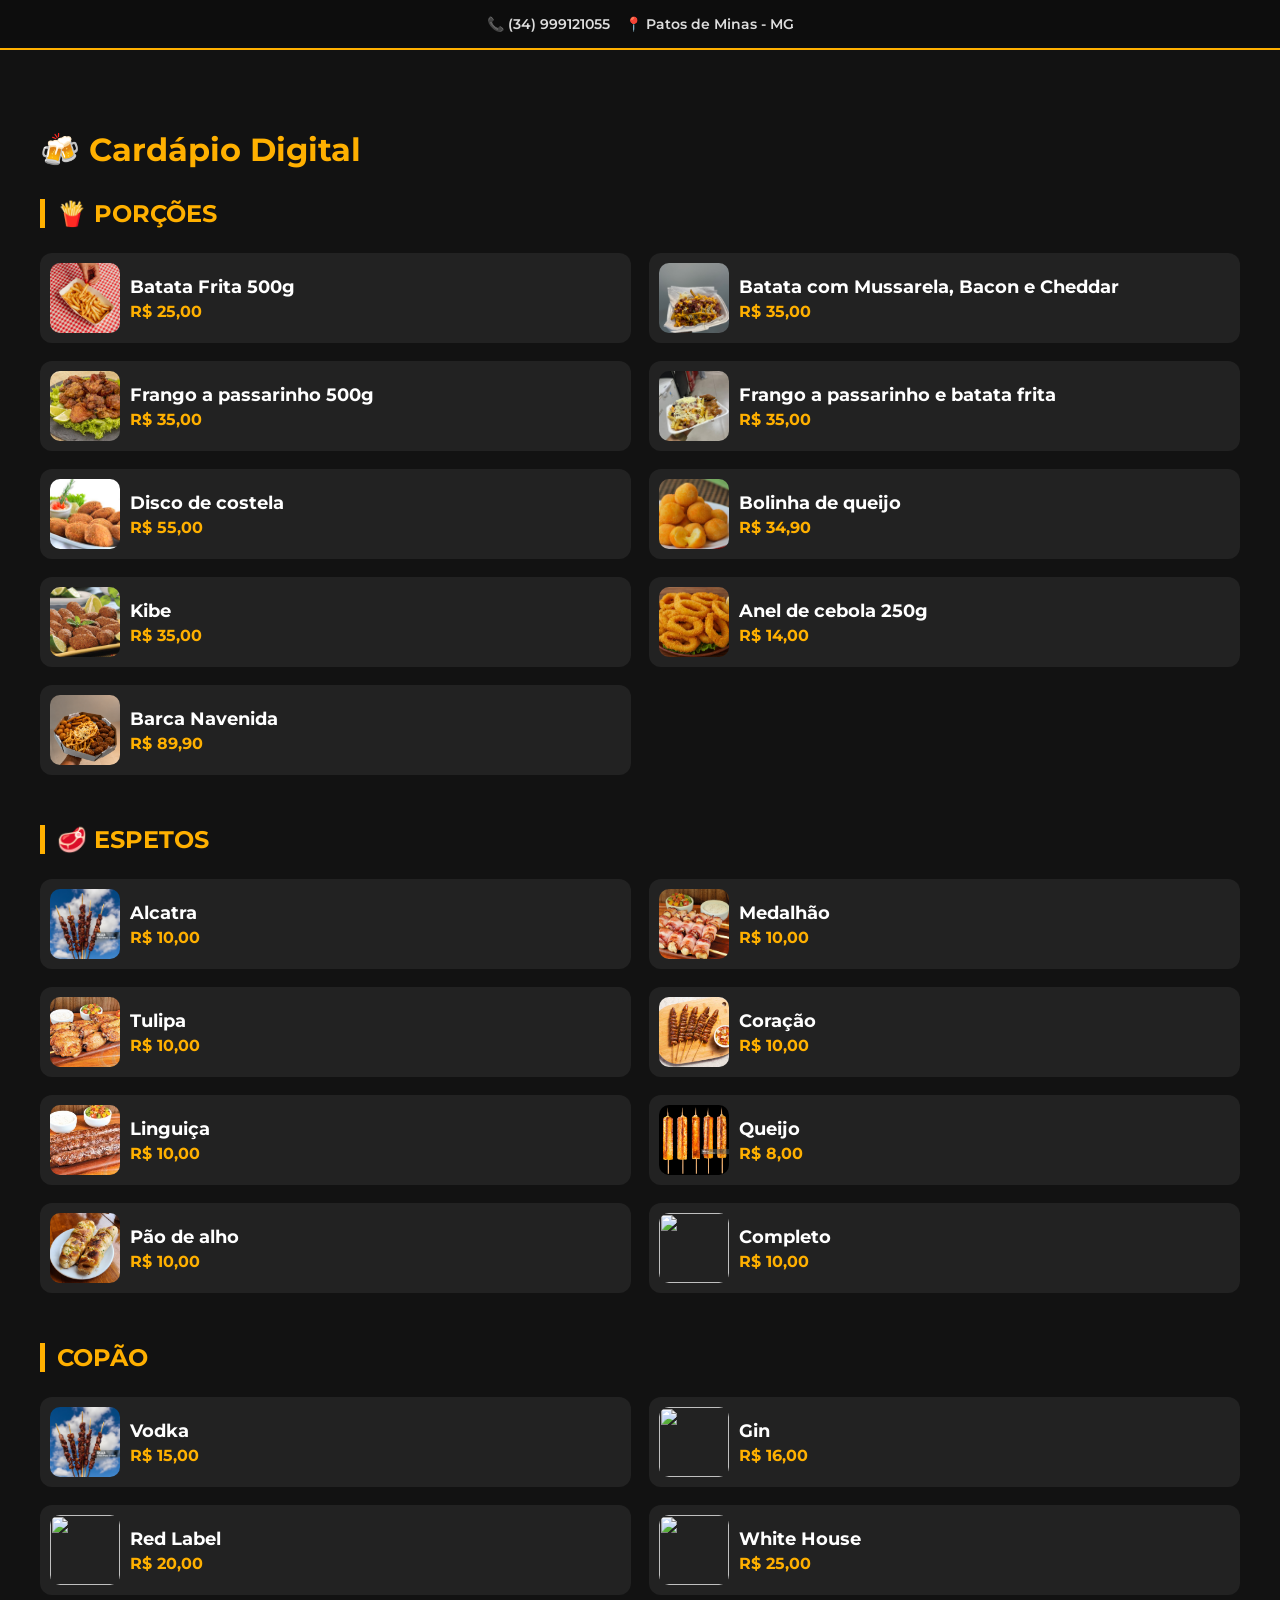
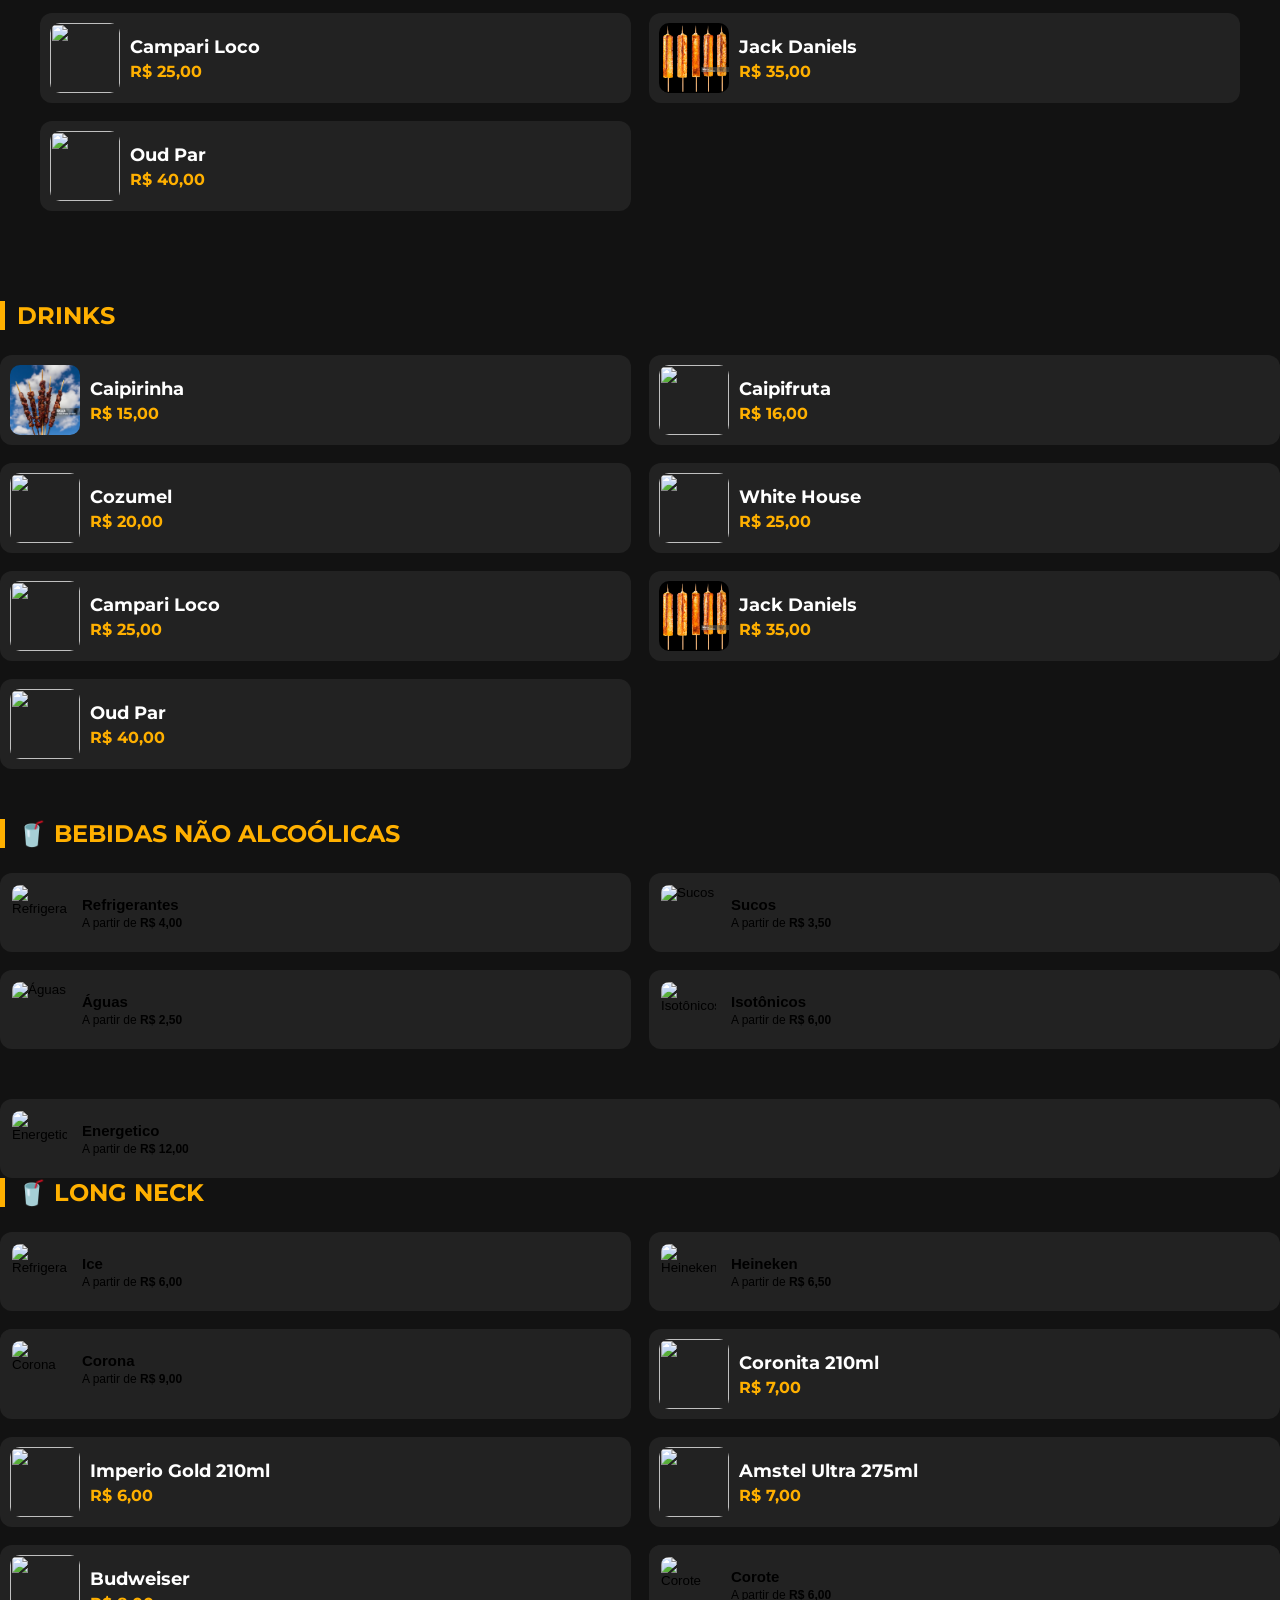
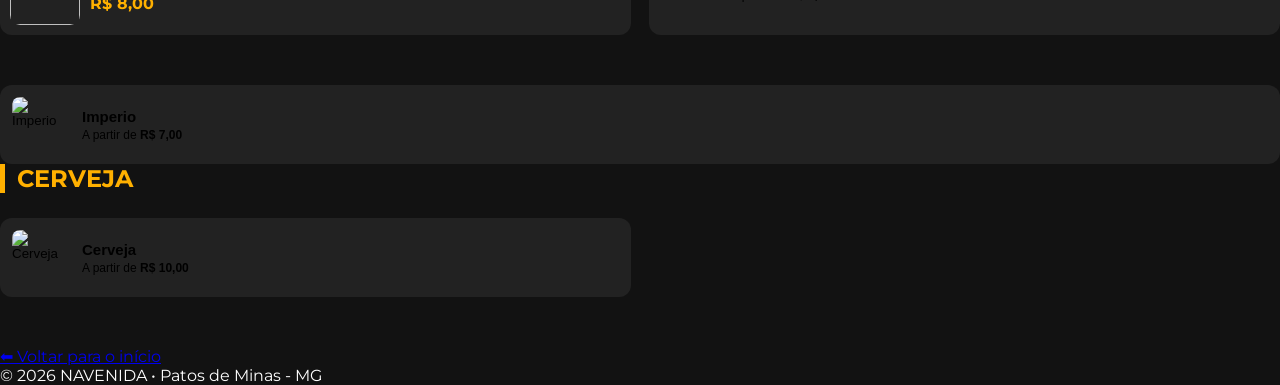
==== commit 0f204c9e: "titiu" ====
--- a/cardapio.html
+++ b/cardapio.html
@@ -33,7 +33,6 @@
         <main class="conteudo">
             <header style="margin-bottom: 30px;">
                 <h1 style="color: #ffb000; font-size: 32px;">🍻 Cardápio Digital</h1>
-                <p style="color: #888;">Navenida Sabores</p>
             </header>
 
             <section class="categoria" id="porcoes">
--- a/style.css
+++ b/style.css
@@ -586,11 +586,10 @@
 }
 
 .foto-card{
-    width:75px;
-    height:75px;
-    border-radius:10px;
+    width:55px;
+    height:55px;
+    border-radius:8px;
     object-fit:cover;
-    flex-shrink:0;
 }
 
 .texto-card{
@@ -600,18 +599,13 @@
 }
 
 .texto-card h3{
-    color:#fff;
-    font-size:22px;
-    margin:0;
+    font-size:15px;
+    margin-bottom:3px;
 }
 
 .texto-card span{
-    color:#ffb000;
-    font-size:18px;
-    font-weight:bold;
-    margin-top:5px;
-}
-
+    font-size:12px;
+}
 .conteudo-item{
     display:none;
     background:#181818;
@@ -635,9 +629,31 @@
 }
 
 @media(max-width:768px){
+
     .grid-produtos{
-        grid-template-columns:1fr;
-    }
+        display:grid;
+        grid-template-columns:repeat(2,1fr);
+        gap:10px;
+    }
+
+    .titulo-item{
+    padding:8px;
+    min-height:72px;
+}
+
+    .foto-card{
+        width:55px;
+        height:55px;
+    }
+
+    .texto-card h3{
+        font-size:14px;
+    }
+
+    .texto-card span{
+        font-size:12px;
+    }
+
 }
 .conteudo-item p{
     display:flex;
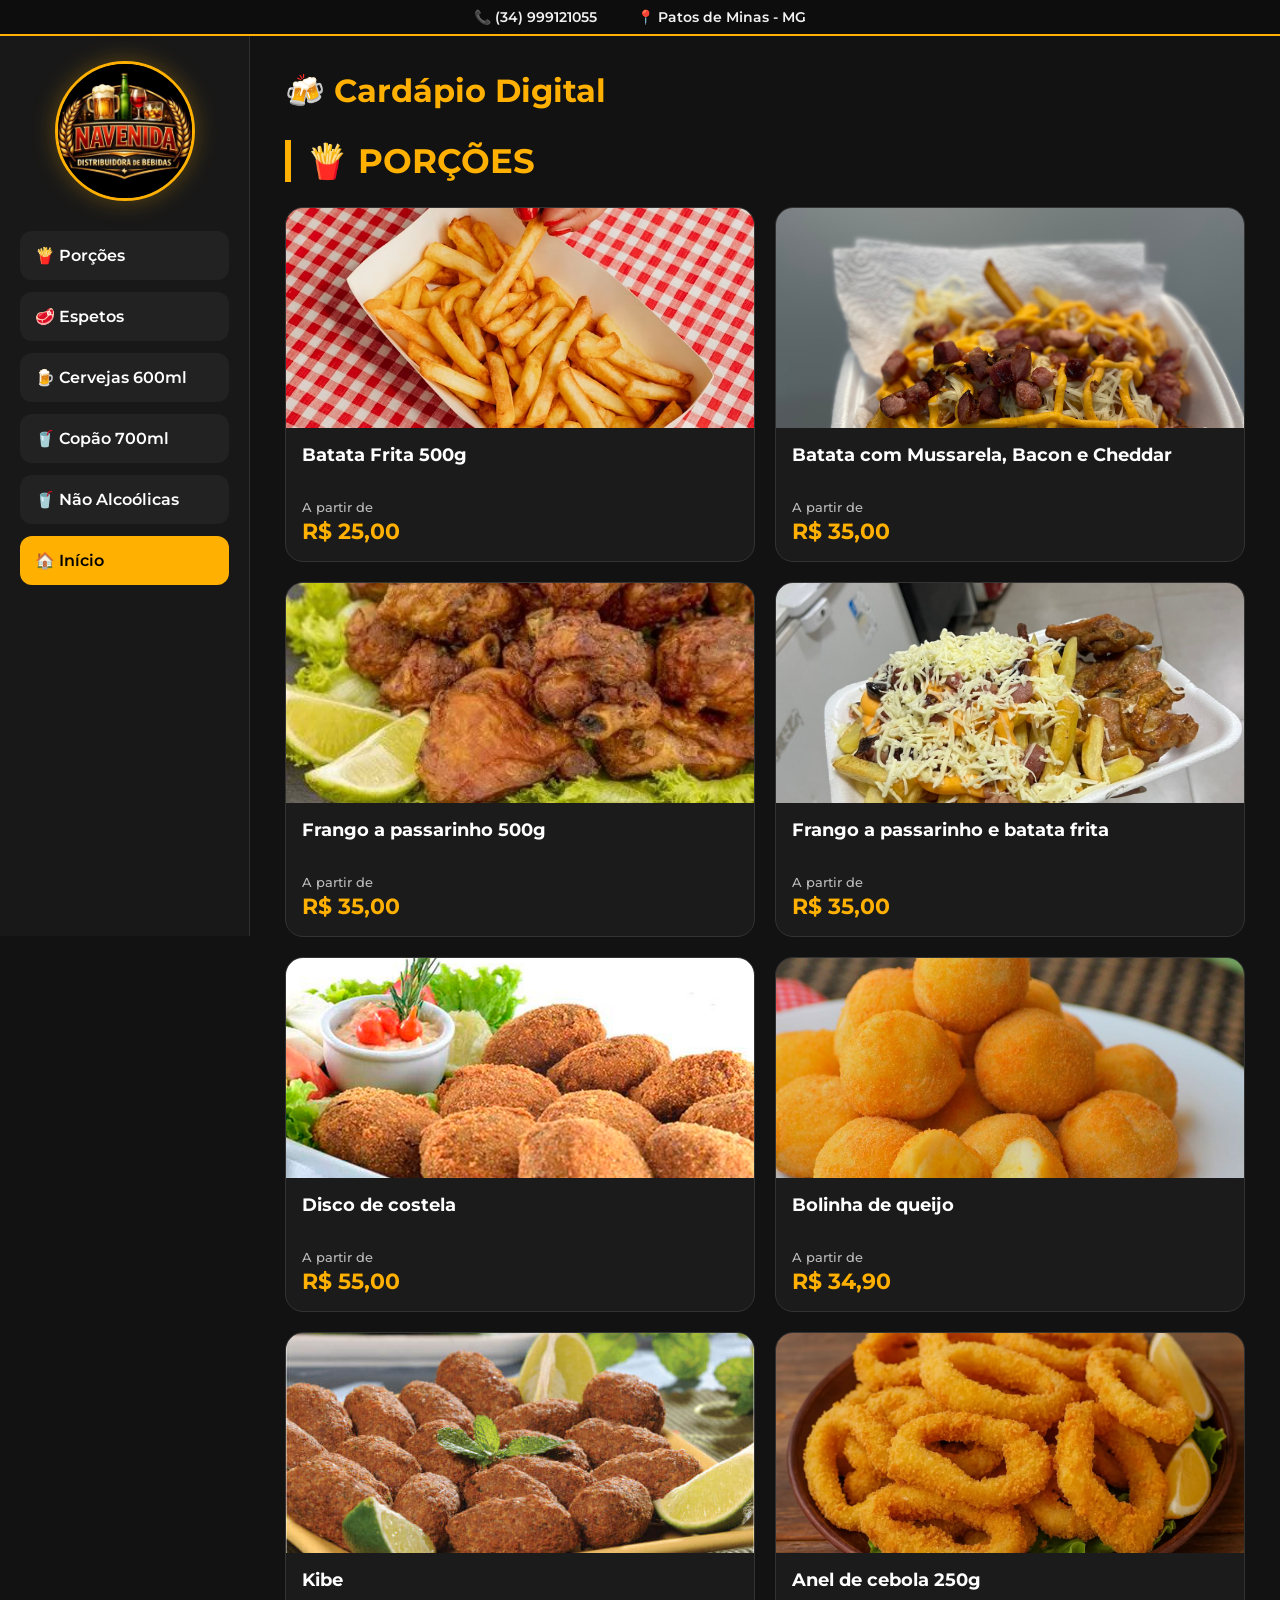
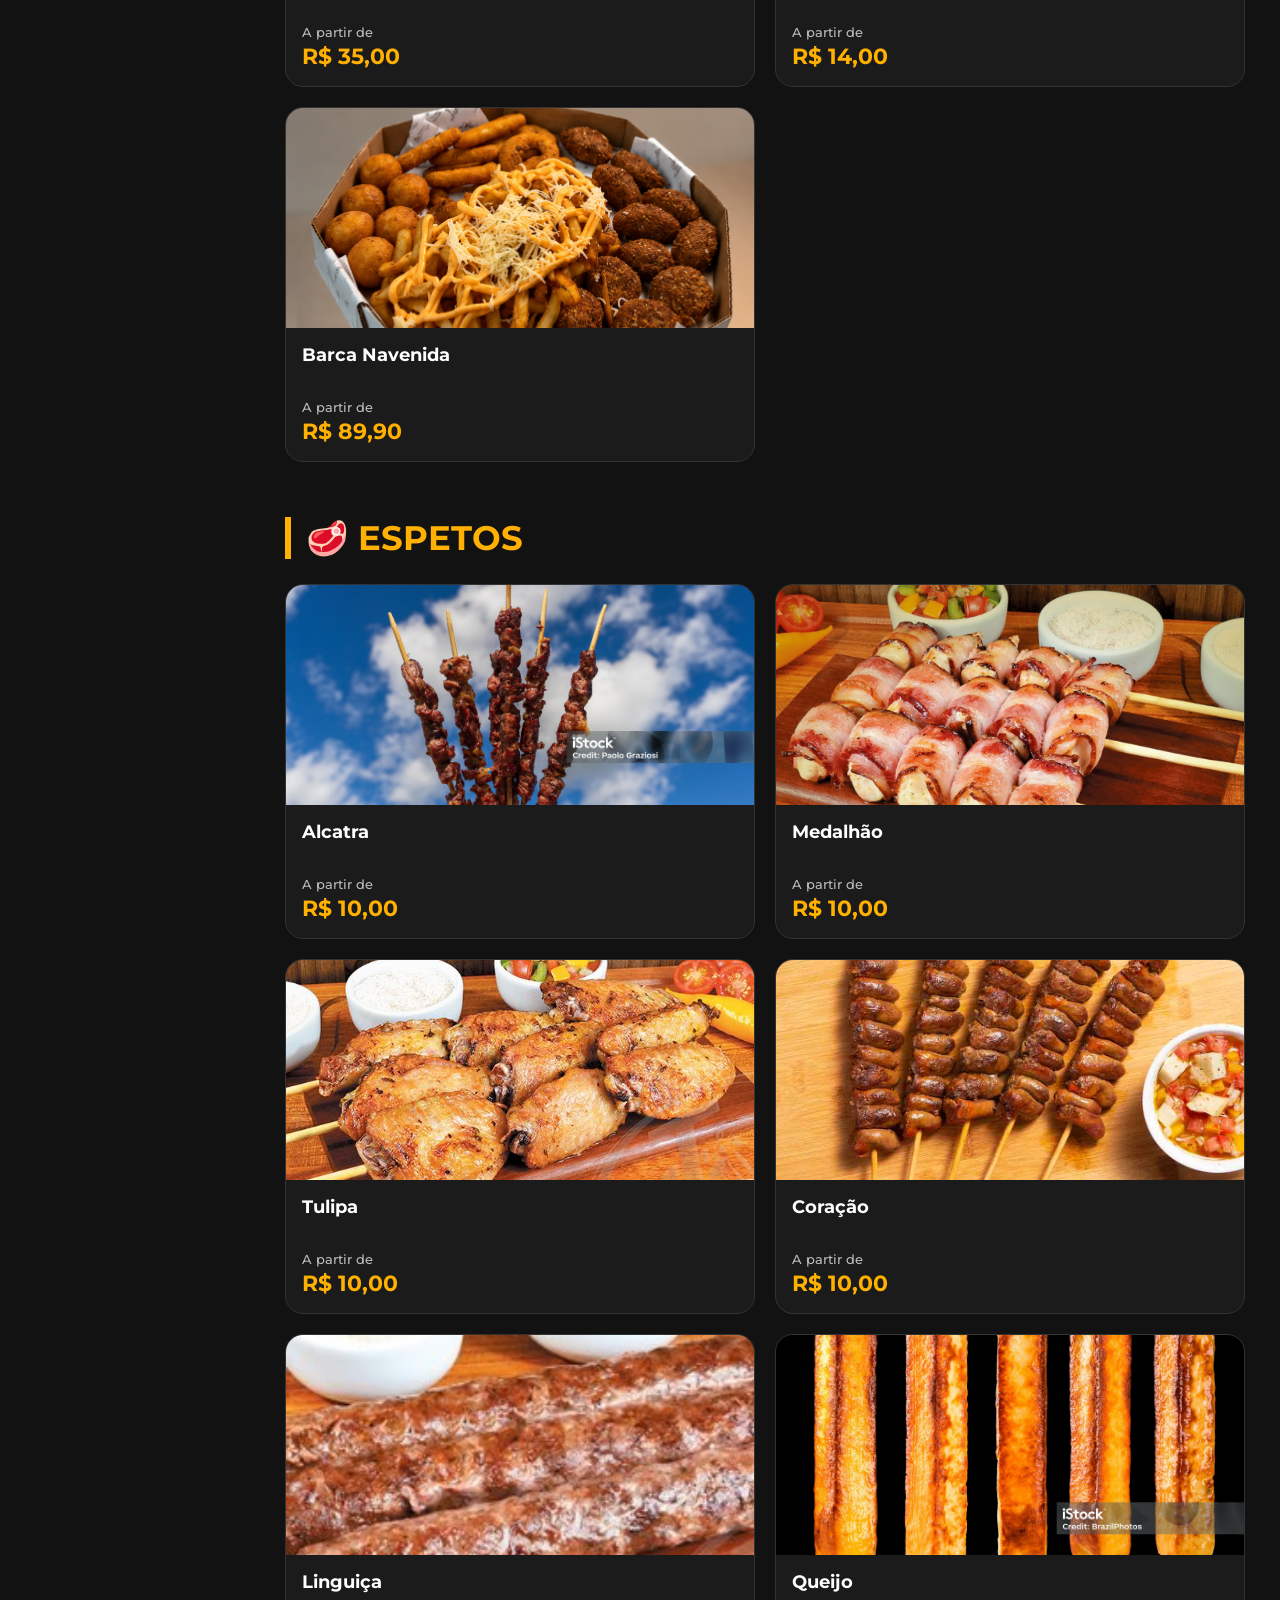
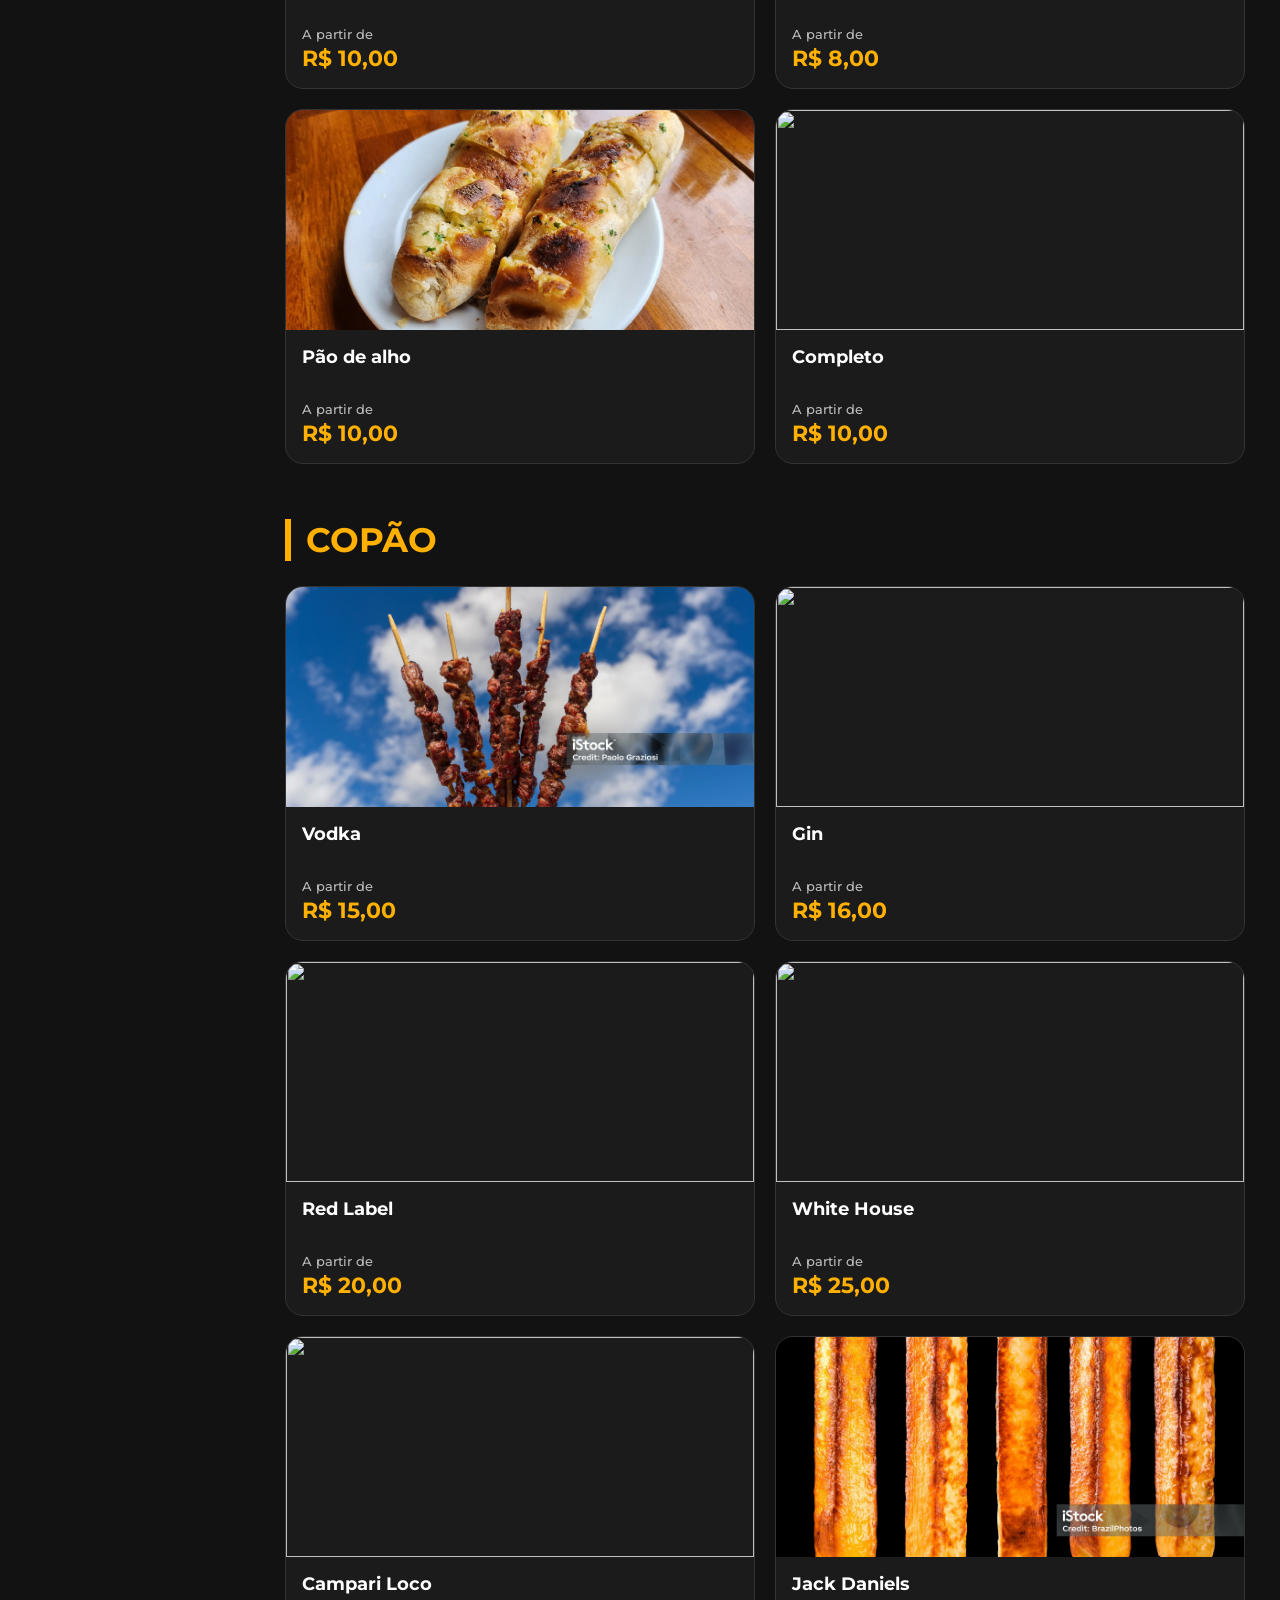
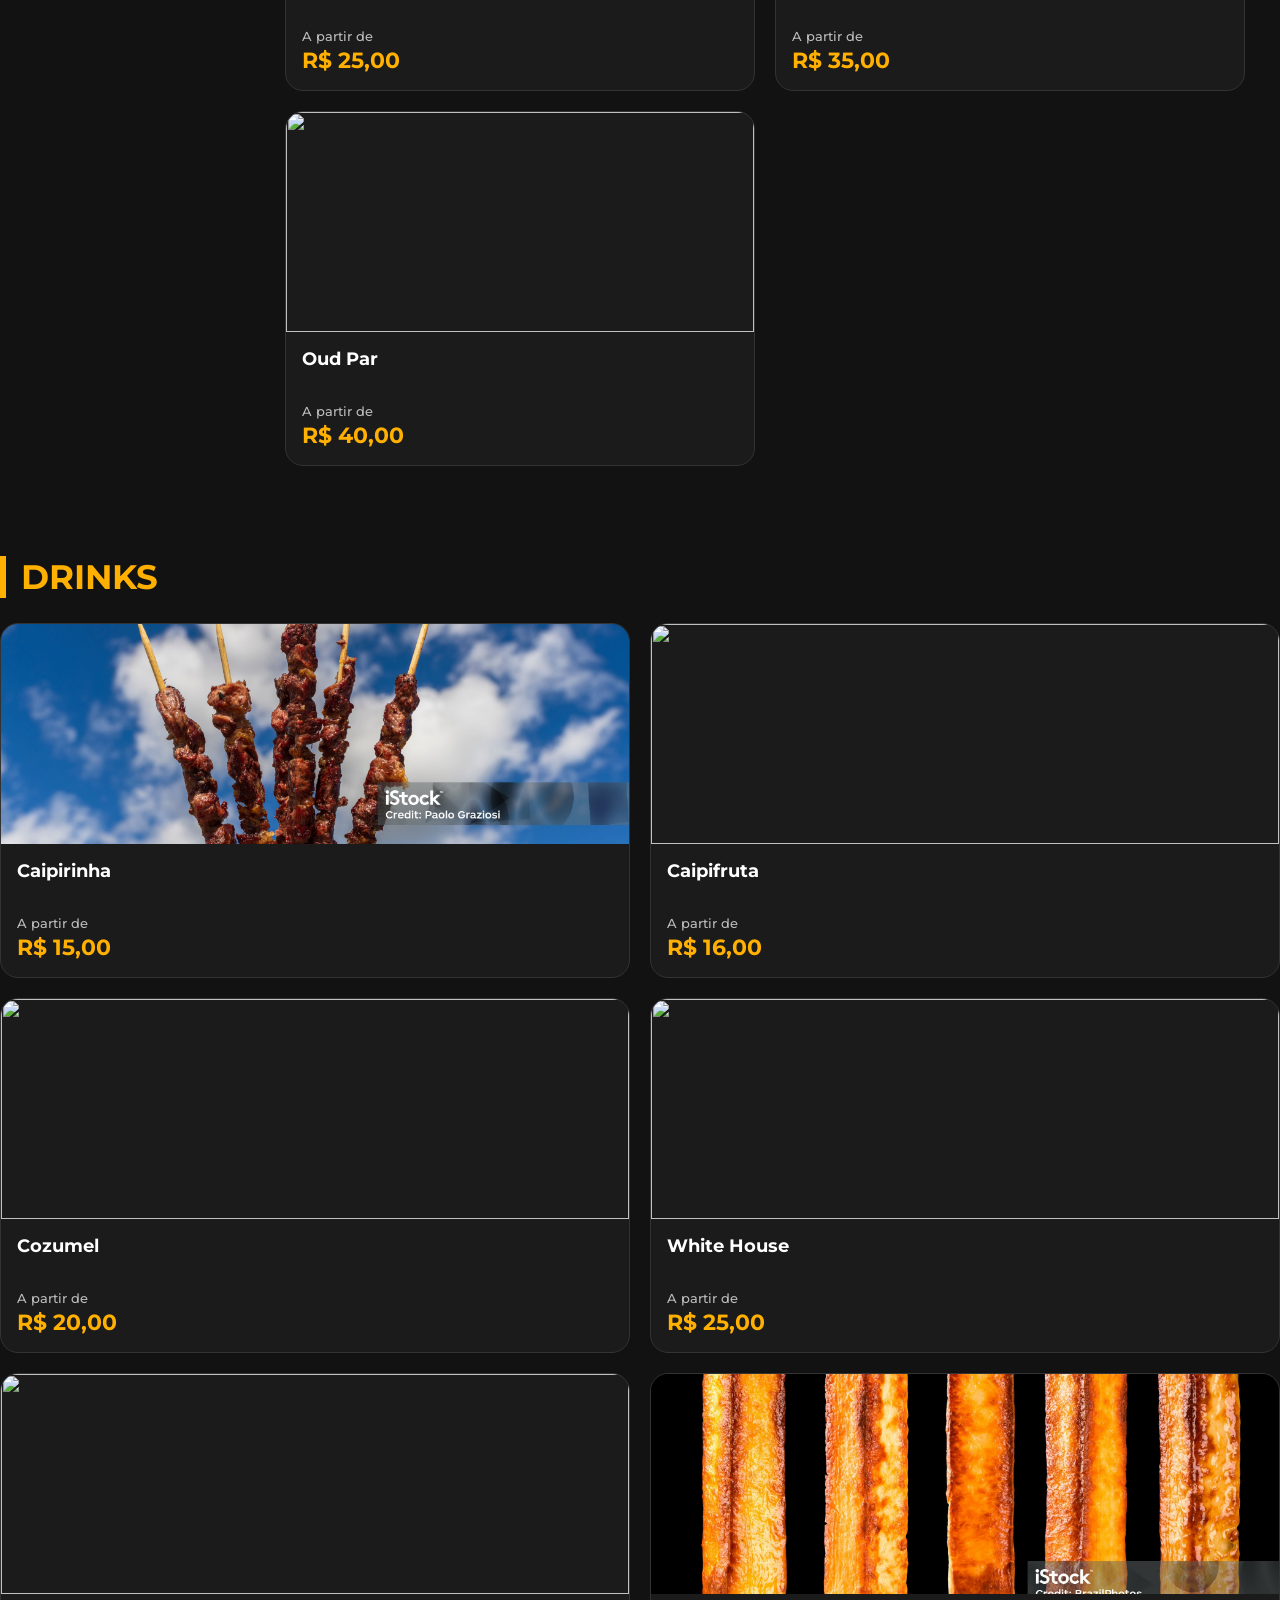
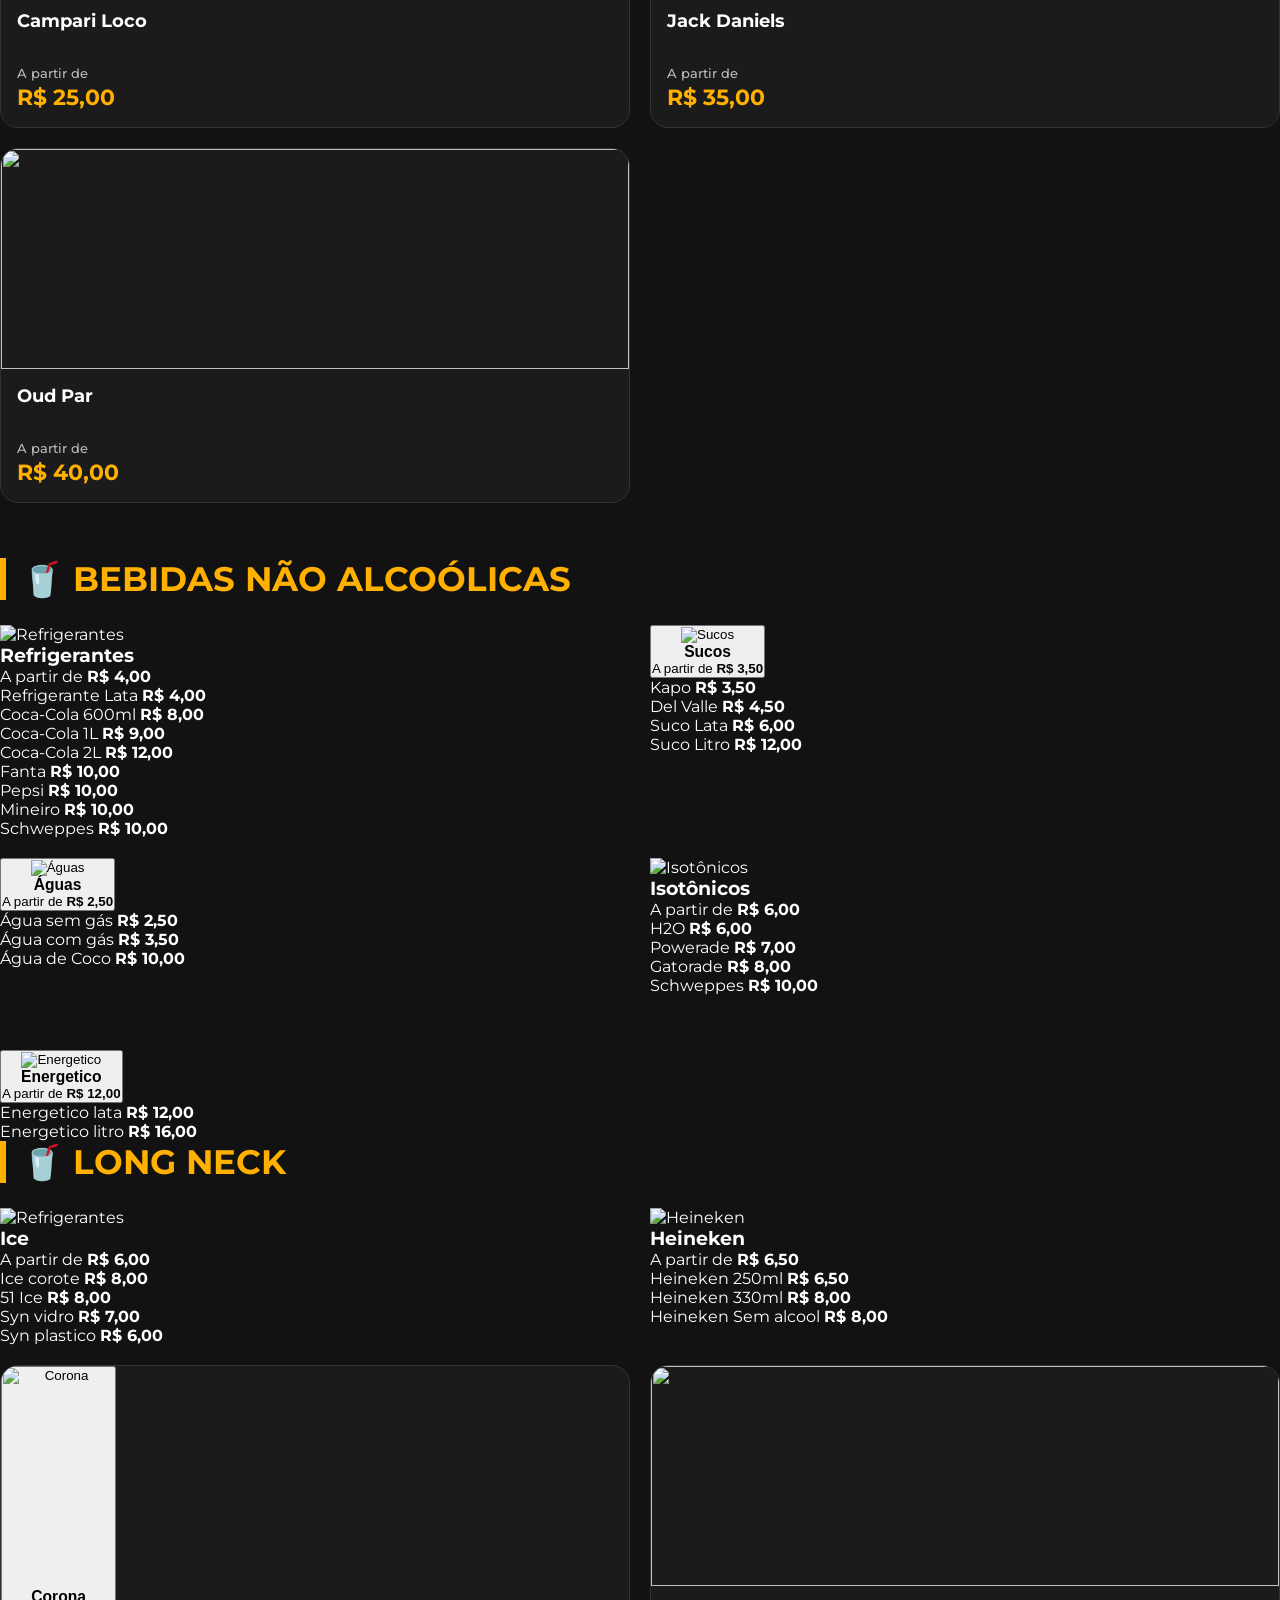
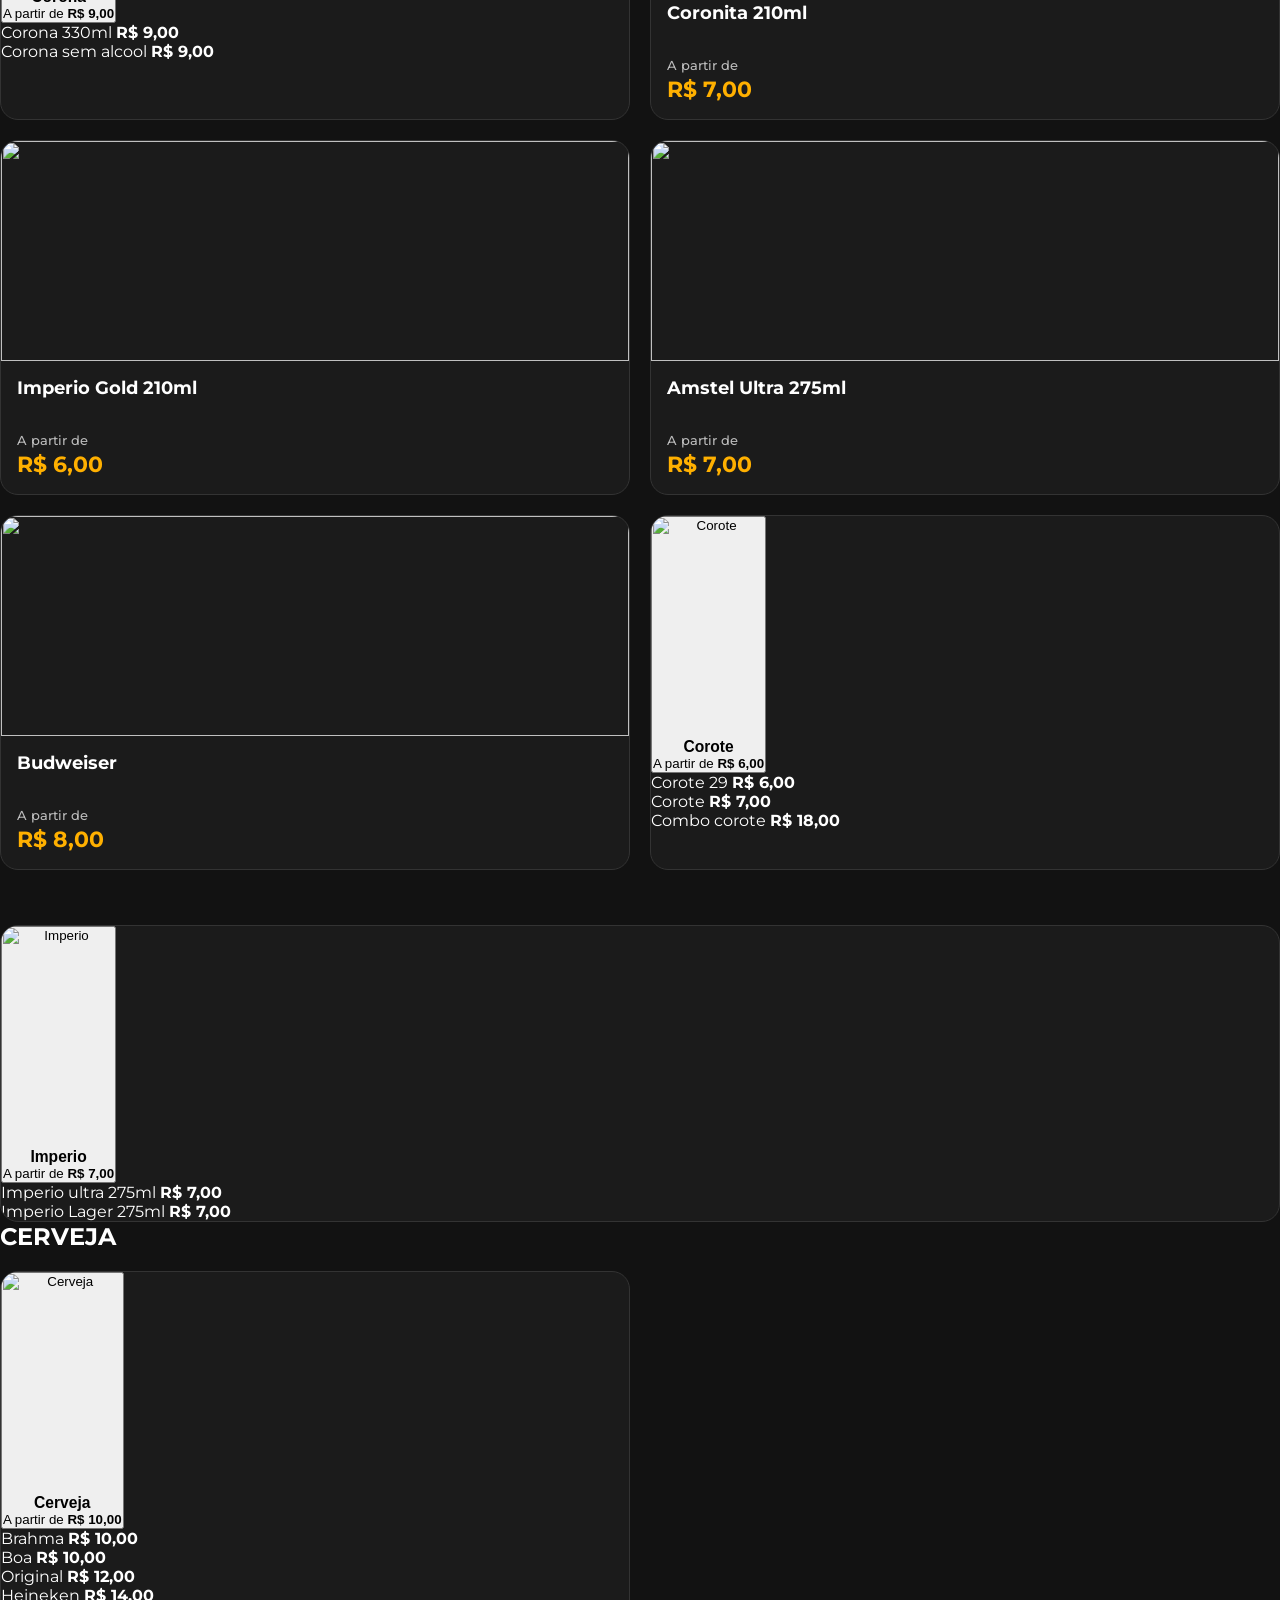
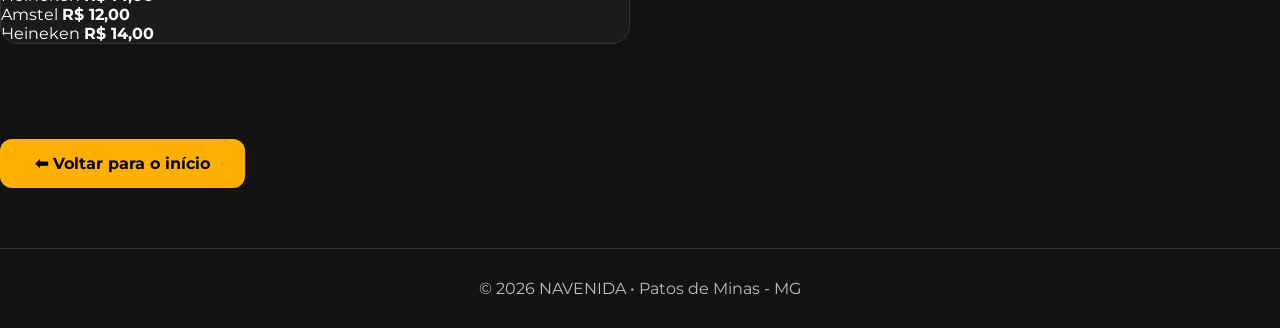
==== commit ceb2dba5: "puts" ====
--- a/cardapio.html
+++ b/cardapio.html
@@ -25,7 +25,7 @@
                 <a href="#espetos">🥩 Espetos</a>
                 <a href="#bebidas">🍺 Cervejas 600ml</a>
                 <a href="#copao">🥤 Copão 700ml</a>
-                <a href="#naoalcoolicas">🥤 Não Alcoólicas</a>
+                <a href="#nao-alcoolicas">🥤 Não Alcoólicas</a>
                 <a href="index.html" style="background-color: #ffb000; color: #000;">🏠 Início</a>
             </nav>
         </aside>
@@ -39,63 +39,63 @@
                 <h2>🍟 PORÇÕES</h2>
                 <div class="grid-produtos">
                     <div class="produto">
-                        <img src="imagens/batatanormal.avif">
+                        <img src="imagens/batatanormal.avif" alt="Batata Frita">
                         <div class="info">
                             <h3>Batata Frita 500g</h3>
                             <div class="preco">R$ 25,00</div>
                         </div>
                     </div>
                     <div class="produto">
-                        <img src="imagens/batatacomcheddar.jpeg">
+                        <img src="imagens/batatacomcheddar.jpeg" alt="Batata Completa">
                         <div class="info">
                             <h3>Batata com Mussarela, Bacon e Cheddar</h3>
                             <div class="preco">R$ 35,00</div>
                         </div>
                     </div>
                     <div class="produto">
-                        <img src="imagens/frangooo.jpeg">
+                        <img src="imagens/frangooo.jpeg"alt="Frango a passarinho">
                         <div class="info">
                             <h3>Frango a passarinho 500g</h3>
                             <div class="preco">R$ 35,00</div>
                         </div>
                          </div>
                         <div class="produto">
-                        <img src="imagens/frangocombatata.jpeg">
+                        <img src="imagens/frangocombatata.jpeg" alt="Frango com batata">
                         <div class="info">
                             <h3>Frango a passarinho e batata frita</h3>
                             <div class="preco">R$ 35,00</div>
                         </div>
                          </div>
                         <div class="produto">
-                        <img src="imagens/discodee.jpg">
+                        <img src="imagens/discodee.jpg" alt="Disco de costela">
                         <div class="info">
                             <h3>Disco de costela</h3>
                             <div class="preco">R$ 55,00</div>
                         </div>
                          </div>
                         <div class="produto">
-                        <img src="imagens/bolinha-de-queijo-1.jpg">
+                        <img src="imagens/bolinha-de-queijo-1.jpg" alt="Boalinho de queijo">
                         <div class="info">
                             <h3>Bolinha de queijo</h3>
                             <div class="preco">R$ 34,90</div>
                         </div>
                          </div>
                         <div class="produto">
-                        <img src="imagens/mini-kibe (1).jpg">
+                        <img src="imagens/mini-kibe (1).jpg" alt="Kibe">
                         <div class="info">
                             <h3>Kibe</h3>
                             <div class="preco">R$ 35,00</div>
                         </div>
                          </div>
                         <div class="produto">
-                        <img src="imagens/Aneis-de-Cebola-Crocantes.webp">
+                        <img src="imagens/Aneis-de-Cebola-Crocantes.webp" alt="Anel de cebola">
                         <div class="info">
                             <h3>Anel de cebola 250g</h3>
                             <div class="preco">R$ 14,00</div>
                         </div>
                          </div>
                         <div class="produto">
-                        <img src="imagens/barca.png">
+                        <img src="imagens/barca.png" alt="Batata Frita">
                         <div class="info">
                             <h3>Barca Navenida</h3>
                             <div class="preco">R$ 89,90</div>
@@ -285,7 +285,7 @@
       <div class="grid-produtos">
 
     <!-- Refrigerantes -->
-    <div class="item-cardapio">
+    <div class="produto>
 
         <button class="titulo-item">
 
@@ -369,7 +369,7 @@
     </div>
 
     <!-- Isotônicos -->
-    <div class="item-cardapio">
+    <div class="produto>
 
         <button class="titulo-item">
 
@@ -426,14 +426,14 @@
 </div>
 
 </section>
-  <section class="categoria" id="long neck">
+  <section class="categoria" id="long-neck">
 
 <h2>🥤 LONG NECK</h2>
 
 <div class="grid-produtos">
 
     <!-- Ice -->
-    <div class="item-cardapio">
+    <div class="produto>
 
         <button class="titulo-item">
 
@@ -460,7 +460,7 @@
     </div>
 
     <!-- Heineken -->
-    <div class="item-cardapio">
+    <div class="produto>
 
         <button class="titulo-item">
 
@@ -486,7 +486,7 @@
     </div>
 
     <!-- Corona -->
-    <div class="item-cardapio">
+    <div class="produto">
 
         <button class="titulo-item">
 
@@ -542,7 +542,7 @@
 
 
     <!-- Corote -->
-    <div class="item-cardapio">
+    <div class="produto">
 
         <button class="titulo-item">
 
@@ -572,7 +572,7 @@
 </section>
 
 <!-- Imperio -->
-    <div class="item-cardapio">
+    <div class="produto">
 
         <button class="titulo-item">
 
@@ -598,14 +598,14 @@
 
 </div>
 </section>
- <section class="categoria" id="long neck">
+ 
 
 <h2>CERVEJA</h2>
-
+<section class="categoria" id="cerveja">
 <div class="grid-produtos">
 
     <!-- Cerveja -->
-    <div class="item-cardapio">
+    <div class="produto">
 
         <button class="titulo-item">
 
--- a/style.css
+++ b/style.css
@@ -1,6 +1,6 @@
-/* ===========================
-   RESET
-=========================== */
+/*==================================
+RESET
+==================================*/
 
 *{
     margin:0;
@@ -8,671 +8,600 @@
     box-sizing:border-box;
 }
 
+html{
+    scroll-behavior:smooth;
+}
+
 body{
     background:#121212;
     color:#fff;
     font-family:'Montserrat',sans-serif;
 }
 
-/* ===========================
-   TOPO
-=========================== */
+/*==================================
+TOPO
+==================================*/
 
 .topo-info{
+    width:100%;
+    height:36px;
     background:#0d0d0d;
-    padding:15px;
+    border-bottom:2px solid #ffb000;
+
     display:flex;
     justify-content:center;
+    align-items:center;
     gap:40px;
-    flex-wrap:wrap;
-    border-bottom:2px solid #ffb000;
-}
-
-.item-topo{
-    color:#ddd;
+
     font-size:14px;
     font-weight:600;
 }
 
-/* ===========================
-   CONTAINER
-=========================== */
+.item-topo{
+    color:#f1f1f1;
+}
+
+/*==================================
+LAYOUT
+==================================*/
 
 .container{
     display:flex;
-    max-width:1400px;
-    margin:auto;
+    width:100%;
     min-height:100vh;
 }
 
+/*==================================
+MENU
+==================================*/
+
 .sidebar{
-    width:260px;
-    min-width:260px;
+
+    width:250px;
+    min-width:250px;
+
     background:#181818;
-    padding:25px;
+
+    border-right:1px solid #303030;
+
+    padding:25px 20px;
+
     position:sticky;
     top:0;
+
     height:100vh;
+
 }
 
 .logo-lateral{
+
     width:140px;
     height:140px;
+
+    object-fit:cover;
+
     border-radius:50%;
-    object-fit:cover;
+
     display:block;
+
     margin:auto;
     margin-bottom:30px;
-    border:2px solid #ffb000;
+
+    border:3px solid #ffb000;
+
+    box-shadow:0 0 25px rgba(255,176,0,.3);
+
 }
 
 .sidebar nav{
+
     display:flex;
     flex-direction:column;
     gap:12px;
-}
-
-.sidebar a{
+
+}
+
+.sidebar nav a{
+
     text-decoration:none;
+
     color:#fff;
-    background:#1f1f1f;
-    padding:14px;
+
+    background:#222;
+
+    padding:15px;
+
     border-radius:12px;
+
+    font-weight:600;
+
     transition:.3s;
-    font-weight:600;
-}
-
-.sidebar a:hover{
+
+}
+
+.sidebar nav a:hover{
+
     background:#ffb000;
+
     color:#000;
-}
-
-/* ===========================
-   CONTEÚDO
-=========================== */
+
+    transform:translateX(6px);
+
+}
+
+/*==================================
+CONTEÚDO
+==================================*/
 
 .conteudo{
+
     flex:1;
-    padding:40px;
-}
+
+    padding:35px;
+
+}
+
+header{
+
+    margin-bottom:35px;
+
+}
+
+header h1{
+
+    color:#ffb000;
+
+    font-size:40px;
+
+    font-weight:700;
+
+}
+/*==================================
+CATEGORIAS
+==================================*/
 
 .categoria{
-    margin-bottom:50px;
+    margin-bottom:55px;
 }
 
 .categoria h2{
     color:#ffb000;
+    font-size:34px;
     margin-bottom:25px;
-    border-left:5px solid #ffb000;
-    padding-left:12px;
-}
-
+    border-left:6px solid #ffb000;
+    padding-left:15px;
+}
+
+/*==================================
+GRID DOS PRODUTOS
+==================================*/
+
+.grid-produtos{
+    display:grid;
+    grid-template-columns:repeat(2,1fr);
+    gap:20px;
+    margin-top:20px;
+}
+
+/*==================================
+CARD
+==================================*/
 
 .produto{
-    background:#222;
-    border-radius:12px;
-    display:flex;
-    align-items:center;
-    gap:10px;
-    padding:10px;
-    height:90px;       /* altura igual aos outros */
+    background:#1b1b1b;
+    border-radius:18px;
+    overflow:hidden;
+    border:1px solid #333;
+    transition:.3s;
     cursor:pointer;
-    transition:.3s;
 }
 
 .produto:hover{
-    transform:translateY(-3px);
+    transform:translateY(-5px);
+    border-color:#ffb000;
 }
 
 .produto img{
-    width:70px;
-    height:70px;
+    width:100%;
+    height:180px;
     object-fit:cover;
-    border-radius:10px;
-    flex-shrink:0;
-}
+}
+
+/*==================================
+IMAGEM
+==================================*/
+
+.produto img{
+
+    width:100%;
+
+    height:220px;
+
+    object-fit:cover;
+
+    display:block;
+
+}
+
+/*==================================
+INFORMAÇÕES
+==================================*/
 
 .info{
-    display:flex;
-    flex-direction:column;
-    justify-content:center;
+    padding:16px;
 }
 
 .info h3{
     font-size:18px;
     color:#fff;
-    margin-bottom:4px;
+    margin-bottom:10px;
+    min-height:45px;
 }
 
 .preco{
     color:#ffb000;
-    font-size:16px;
+    font-size:22px;
     font-weight:bold;
 }
 
-/* ===== PRODUTO EXPANDÍVEL ===== */
-.produto-expandivel {
-    background: #1c1c1c;
-    border-radius: 16px;
-    margin-bottom: 20px;
-    overflow: hidden;
-    border: 1px solid #282828;
-}
-
-.titulo-produto {
-    width: 100%;
-    background: #1c1c1c;
-    border: none;
-    padding: 20px;
-    cursor: pointer;
-    color: white;
-    font-size: 16px;
-    font-weight: 700;
-    display: flex;
-    justify-content: space-between;
-    align-items: center;
-}
-
-.titulo-produto span {
-    color: #ffb000;
-    font-size: 14px;
-}
-
-.opcoes {
-    max-height: 0;
-    overflow: hidden;
-    transition: .4s ease-in-out;
-    background: #141414;
-}
-
-.produto-expandivel.ativo .opcoes {
-    max-height: 500px;
-}
-
-.opcao {
-    display: flex;
-    justify-content: space-between;
-    padding: 14px 20px;
-    border-top: 1px solid #252525;
-    color: #ddd;
-    font-size: 14px;
-}
-
-.opcao b {
-    color: #ffb000;
-}
-
-/* ===== BOTÃO VOLTAR GERAL ===== */
-.botao {
-    display: inline-block;
-    background: #ffb000;
-    color: black;
-    text-decoration: none;
-    padding: 14px 28px;
-    border-radius: 12px;
-    font-weight: 700;
-    transition: .3s;
-    margin-top: 20px;
-}
-
-.botao:hover {
-    transform: translateY(-2px);
-    opacity: 0.9;
-}
-
-/* ===== PÁGINAS SIMPLES (EVENTOS / LOCALIZAÇÃO) ===== */
-.pagina-simples {
-    max-width: 550px;
-    width: 100%;
-    margin: 40px auto;
-    padding: 20px;
-    text-align: center;
-}
-
-.pagina-simples h1 {
-    color: #ffb000;
-    margin-bottom: 30px;
-}
-
-.card-evento {
-    background: #1c1c1c;
-    border: 1px solid #282828;
-    padding: 22px;
-    border-radius: 16px;
-    margin-bottom: 18px;
-    text-align: left;
-    box-shadow: 0 4px 12px rgba(0,0,0,0.2);
-}
-
-.card-evento h2 {
-    color: #ffb000;
-    font-size: 18px;
-    margin-bottom: 6px;
-}
-
-iframe {
-    border: 1px solid #282828;
-    border-radius: 16px;
-    margin-top: 20px;
-    box-shadow: 0 6px 15px rgba(0,0,0,0.3);
-}
-
-/* ===== RODAPÉ ===== */
-.rodape {
-    background: #141414;
-    padding: 35px;
-    margin-top: 60px;
-    border-top: 1px solid #252525;
-    text-align: center;
-}
-
-.rodape h3 {
-    color: #ffb000;
-    margin-bottom: 12px;
-}
-
-.rodape p {
-    color: #a0a0a0;
-    margin: 6px 0;
-    font-size: 14px;
-}
-
-/* ===== RESPONSIVIDADE COMPLETA ===== */
-@media(max-width: 1200px) {
-   
-}
-
-@media(max-width: 900px) {
-    .container {
-        flex-direction: column;
+.preco::before{
+    content:"A partir de ";
+    display:block;
+    color:#bbb;
+    font-size:13px;
+    font-weight:500;
+    margin-bottom:3px;
+}
+
+
+/*==================================
+EFEITO
+==================================*/
+
+.produto:hover img{
+
+    transform:scale(1.05);
+
+    transition:.4s;
+
+}
+
+/*==================================
+ANIMAÇÃO
+==================================*/
+
+.produto{
+
+    animation:fade .5s ease;
+
+}
+
+@keyframes fade{
+
+    from{
+
+        opacity:0;
+
+        transform:translateY(20px);
+
     }
 
-    .sidebar {
-        width: 100%;
-        height: auto;
-        position: relative;
-        border-right: none;
-        border-bottom: 1px solid #252525;
-        padding: 20px;
+    to{
+
+        opacity:1;
+
+        transform:translateY(0);
+
     }
 
-    .logo-lateral {
-        width: 100px;
-        height: 100px;
-        margin-bottom: 20px;
-    }
-
-    .conteudo {
-        padding: 25px 15px;
-    }
-}
-
-@media(max-width: 600px){
-
-
-
-.produto{
-    background:#222;
-    border-radius:10px;
-    padding:8px;
-    display:flex;
-    align-items:center;
-    gap:8px;
-    height:80px;
+}
+/*==================================
+BOTÃO VOLTAR
+==================================*/
+
+.btn-voltar{
+
+    display:inline-block;
+
+    margin-top:40px;
+
+    padding:15px 35px;
+
+    background:#ffb000;
+
+    color:#000;
+
+    text-decoration:none;
+
+    font-weight:700;
+
+    border-radius:12px;
+
     transition:.3s;
+
+}
+
+.btn-voltar:hover{
+
+    background:#ffc933;
+
+    transform:translateY(-4px);
+
+}
+
+/*==================================
+RODAPÉ
+==================================*/
+
+footer{
+
+    margin-top:60px;
+
+    padding:30px;
+
+    text-align:center;
+
+    color:#bdbdbd;
+
+    border-top:1px solid #333;
+
+}
+
+/*==================================
+MODAL
+==================================*/
+
+.modal{
+
+    display:none;
+
+    position:fixed;
+
+    left:0;
+
+    top:0;
+
+    width:100%;
+
+    height:100%;
+
+    background:rgba(0,0,0,.85);
+
+    z-index:9999;
+
+}
+
+.modal-content{
+
+    width:90%;
+
+    max-width:700px;
+
+    background:#181818;
+
+    margin:50px auto;
+
+    border-radius:18px;
+
+    overflow:hidden;
+
+    position:relative;
+
+    border:2px solid #ffb000;
+
+}
+
+.modal-content img{
+
+    width:100%;
+
+    height:350px;
+
+    object-fit:cover;
+
+}
+
+.modal-content h2{
+
+    padding:20px;
+
+    color:#ffb000;
+
+}
+
+.modal-content p{
+
+    padding:0 20px;
+
+    color:#ddd;
+
+    line-height:1.6;
+
+}
+
+#modal-preco{
+
+    padding:20px;
+
+    color:#ffb000;
+
+    font-size:28px;
+
+    font-weight:bold;
+
+}
+
+.fechar{
+
+    position:absolute;
+
+    top:10px;
+
+    right:18px;
+
+    color:#fff;
+
+    font-size:36px;
+
+    cursor:pointer;
+
+}
+
+/*==================================
+BOTÃO MENU MOBILE
+==================================*/
+
+.menu-mobile{
+
+    display:none;
+
+    position:fixed;
+
+    top:15px;
+
+    left:15px;
+
+    width:55px;
+
+    height:55px;
+
+    border:none;
+
+    border-radius:50%;
+
+    background:#ffb000;
+
+    color:#000;
+
+    font-size:28px;
+
+    cursor:pointer;
+
+    z-index:9999;
+
+    box-shadow:0 8px 20px rgba(0,0,0,.4);
+
+}
+
+/*==================================
+TABLET
+==================================*/
+
+@media(max-width:900px){
+
+.sidebar{
+
+position:fixed;
+
+left:-270px;
+
+transition:.4s;
+
+z-index:999;
+
+}
+
+.sidebar.ativo{
+
+left:0;
+
+}
+
+.menu-mobile{
+
+display:flex;
+
+justify-content:center;
+
+align-items:center;
+
+}
+
+.container{
+
+display:block;
+
+}
+
+.conteudo{
+
+padding:90px 20px 30px;
+
+}
+
+.grid-produtos{
+
+grid-template-columns:repeat(2,1fr);
+
+gap:18px;
+
+}
+
+}
+
+/*==================================
+CELULAR
+==================================*/
+
+
+@media(max-width:768px){
+
+.grid-produtos{
+    grid-template-columns:repeat(2,1fr);
+    gap:12px;
 }
 
 .produto img{
-    width:55px;
-    height:55px;
-    border-radius:8px;
-    object-fit:cover;
+    height:120px;
+}
+
+.info{
+    padding:10px;
 }
 
 .info h3{
     font-size:14px;
-    margin-bottom:3px;
+    min-height:38px;
 }
 
 .preco{
-    font-size:13px;
-    color:#ffb000;
-    font-weight:bold;
-}
-
-}
-    
-    .topo-info {
-        gap: 15px;
-}
-
-.conteudo-item{
-display:none;
-background:#111;
-padding:15px;
-border-radius:0 0 10px 10px;
-}
-
-.conteudo-item{
-    display:none;
-    background:#111;
-    padding:15px;
-}
-.modal{
-display:none;
-position:fixed;
-top:0;
-left:0;
-width:100%;
-height:100%;
-background:rgba(0,0,0,0.8);
-z-index:999;
-}
-
-.modal-content{
-background:#fff;
-width:90%;
-max-width:600px;
-margin:40px auto;
-border-radius:20px;
-overflow:hidden;
-position:relative;
-}
-
-.modal-content img{
-width:100%;
-height:350px;
-object-fit:cover;
-}
-
-.modal-content p{
-padding:0 20px;
-color:#666;
-}
-
-#modal-preco{
-padding:20px;
-font-size:26px;
-font-weight:bold;
-color:#ffb000;
-}
-
-.fechar{
-position:absolute;
-top:10px;
-right:15px;
-font-size:35px;
-cursor:pointer;
-color:#333;
-}
-/* =========================
-   BOTÃO MENU
-========================= */
-
-.menu-mobile{
-    display:none;
-    position:fixed;
-    top:15px;
-    left:15px;
-    width:55px;
-    height:55px;
-    border:none;
-    border-radius:50%;
-    background:#ffb000;
-    color:#000;
-    font-size:28px;
-    cursor:pointer;
-    z-index:2000;
-    box-shadow:0 5px 15px rgba(0,0,0,.4);
-}
-
-/* =========================
-   RESPONSIVO
-========================= */
-
-@media(max-width:900px){
-
-    .menu-mobile{
-        display:block;
-    }
-
-    .sidebar{
-        position:fixed;
-        left:-280px;
-        top:0;
-        width:260px;
-        height:100%;
-        transition:.4s;
-        z-index:1500;
-    }
-
-    .sidebar.ativo{
-        left:0;
-    }
-
-    .conteudo{
-        width:100%;
-        margin-left:0;
-        padding-top:80px;
-    }
-
-    .foto-item{
-        width:70px;
-        height:70px;
-        object-fit:cover;
-        border-radius:10px;
-    }
-
-    .texto-item{
-        text-align:left;
-    }
-
-}
-
-.sidebar{
-
-position:fixed;
-left:-280px;
-top:0;
-height:100%;
-width:260px;
-transition:.4s;
-
-}
-
-.sidebar.ativo{
-
-left:0;
-
-}
-
-.conteudo{
-
-width:100%;
-margin-left:0;
-padding-top:80px;
-
-}
-
-
-
-.sidebar.ativo{
-
-left:0;
-
-}
-
-
-.foto-item{
-    width:70px;
-    height:70px;
-    object-fit:cover;
-    border-radius:10px;
-}
-
-.texto-item{
-    text-align:left;
-}
-
-.texto-item h3{
-    color:white;
-    font-size:18px;
-    margin-bottom:5px;
-}
-
-.texto-item span{
-    color:#ffb000;
-    font-size:16px;
-    font-weight:bold;
-}
-
-.produto-expandir{
-    display:flex;
-    flex-direction:column;
-}
-
-.opcoes-produto{
-    display:none;
-    background:#1b1b1b;
-    border-radius:0 0 10px 10px;
-    padding:12px;
-    margin-top:-8px;
-}
-
-.opcoes-produto p{
-    display:flex;
-    justify-content:space-between;
-    color:#fff;
-    padding:8px 0;
-    border-bottom:1px solid #333;
-    font-size:14px;
-}
-
-.opcoes-produto p:last-child{
-    border:none;
-}
-
-.opcoes-produto b{
-    color:#ffb000;
-
-}
-
-/* ===== CARDÁPIO CATEGORIAS ===== */
-
-.grid-produtos{
-    display:grid;
-    grid-template-columns:repeat(2, 1fr);
-    gap:18px;
-}
-
-.item-cardapio{
-    background:#222;
-    border-radius:12px;
-    overflow:hidden;
-}
-
-.titulo-item{
-    width:100%;
-    border:none;
-    background:#222;
-    cursor:pointer;
-
-    display:flex;
-    align-items:center;
-    gap:15px;
-
-    padding:12px;
-    text-align:left;
-}
-
-.foto-card{
-    width:55px;
-    height:55px;
-    border-radius:8px;
-    object-fit:cover;
-}
-
-.texto-card{
-    display:flex;
-    flex-direction:column;
-    justify-content:center;
-}
-
-.texto-card h3{
-    font-size:15px;
-    margin-bottom:3px;
-}
-
-.texto-card span{
-    font-size:12px;
-}
-.conteudo-item{
-    display:none;
-    background:#181818;
-    padding:15px;
-}
-
-.conteudo-item p{
-    display:flex;
-    justify-content:space-between;
-    padding:10px 0;
-    color:#fff;
-    border-bottom:1px solid #333;
-}
-
-.conteudo-item p:last-child{
-    border:none;
-}
-
-.conteudo-item b{
-    color:#ffb000;
-}
-
-@media(max-width:768px){
-
-    .grid-produtos{
-        display:grid;
-        grid-template-columns:repeat(2,1fr);
-        gap:10px;
-    }
-
-    .titulo-item{
-    padding:8px;
-    min-height:72px;
-}
-
-    .foto-card{
-        width:55px;
-        height:55px;
-    }
-
-    .texto-card h3{
-        font-size:14px;
-    }
-
-    .texto-card span{
-        font-size:12px;
-    }
-
-}
-.conteudo-item p{
-    display:flex;
-    justify-content:space-between;
-    align-items:center;
-    color:#fff;
-    padding:10px 0;
-    border-bottom:1px solid #333;
-}
-
-.conteudo-item p:last-child{
-    border-bottom:none;
-}
-
-.conteudo-item b{
-    color:#ffb000;
-}
-.card-produto{
-    width: 90%;
-    max-width: 350px;
-    margin: 10px auto;
+    font-size:17px;
+}
+
+.preco::before{
+    font-size:11px;
+}
+
+}
+
+/*==================================
+SCROLL
+==================================*/
+
+::-webkit-scrollbar{
+
+width:10px;
+
+}
+
+::-webkit-scrollbar-track{
+
+background:#1b1b1b;
+
+}
+
+::-webkit-scrollbar-thumb{
+
+background:#ffb000;
+
+border-radius:30px;
+
+}
+
+::selection{
+
+background:#ffb000;
+
+color:#000;
+
 }
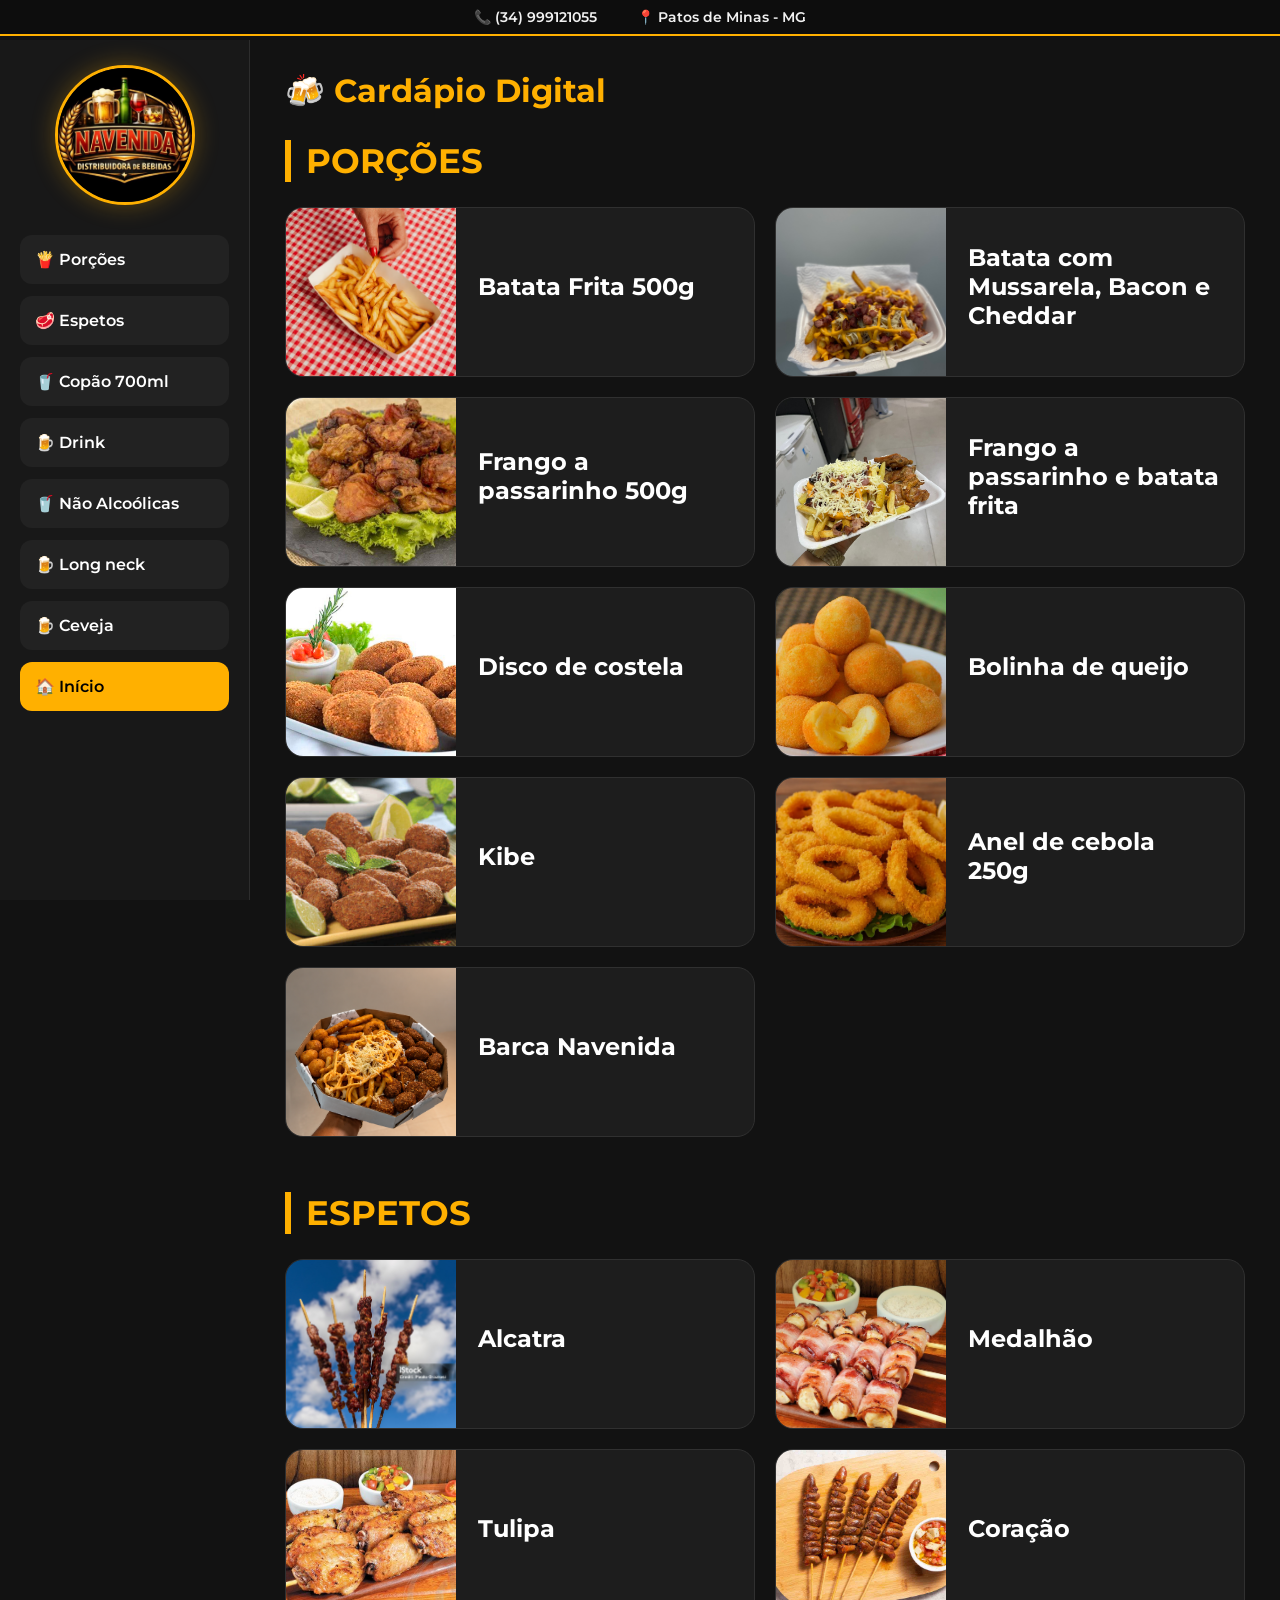
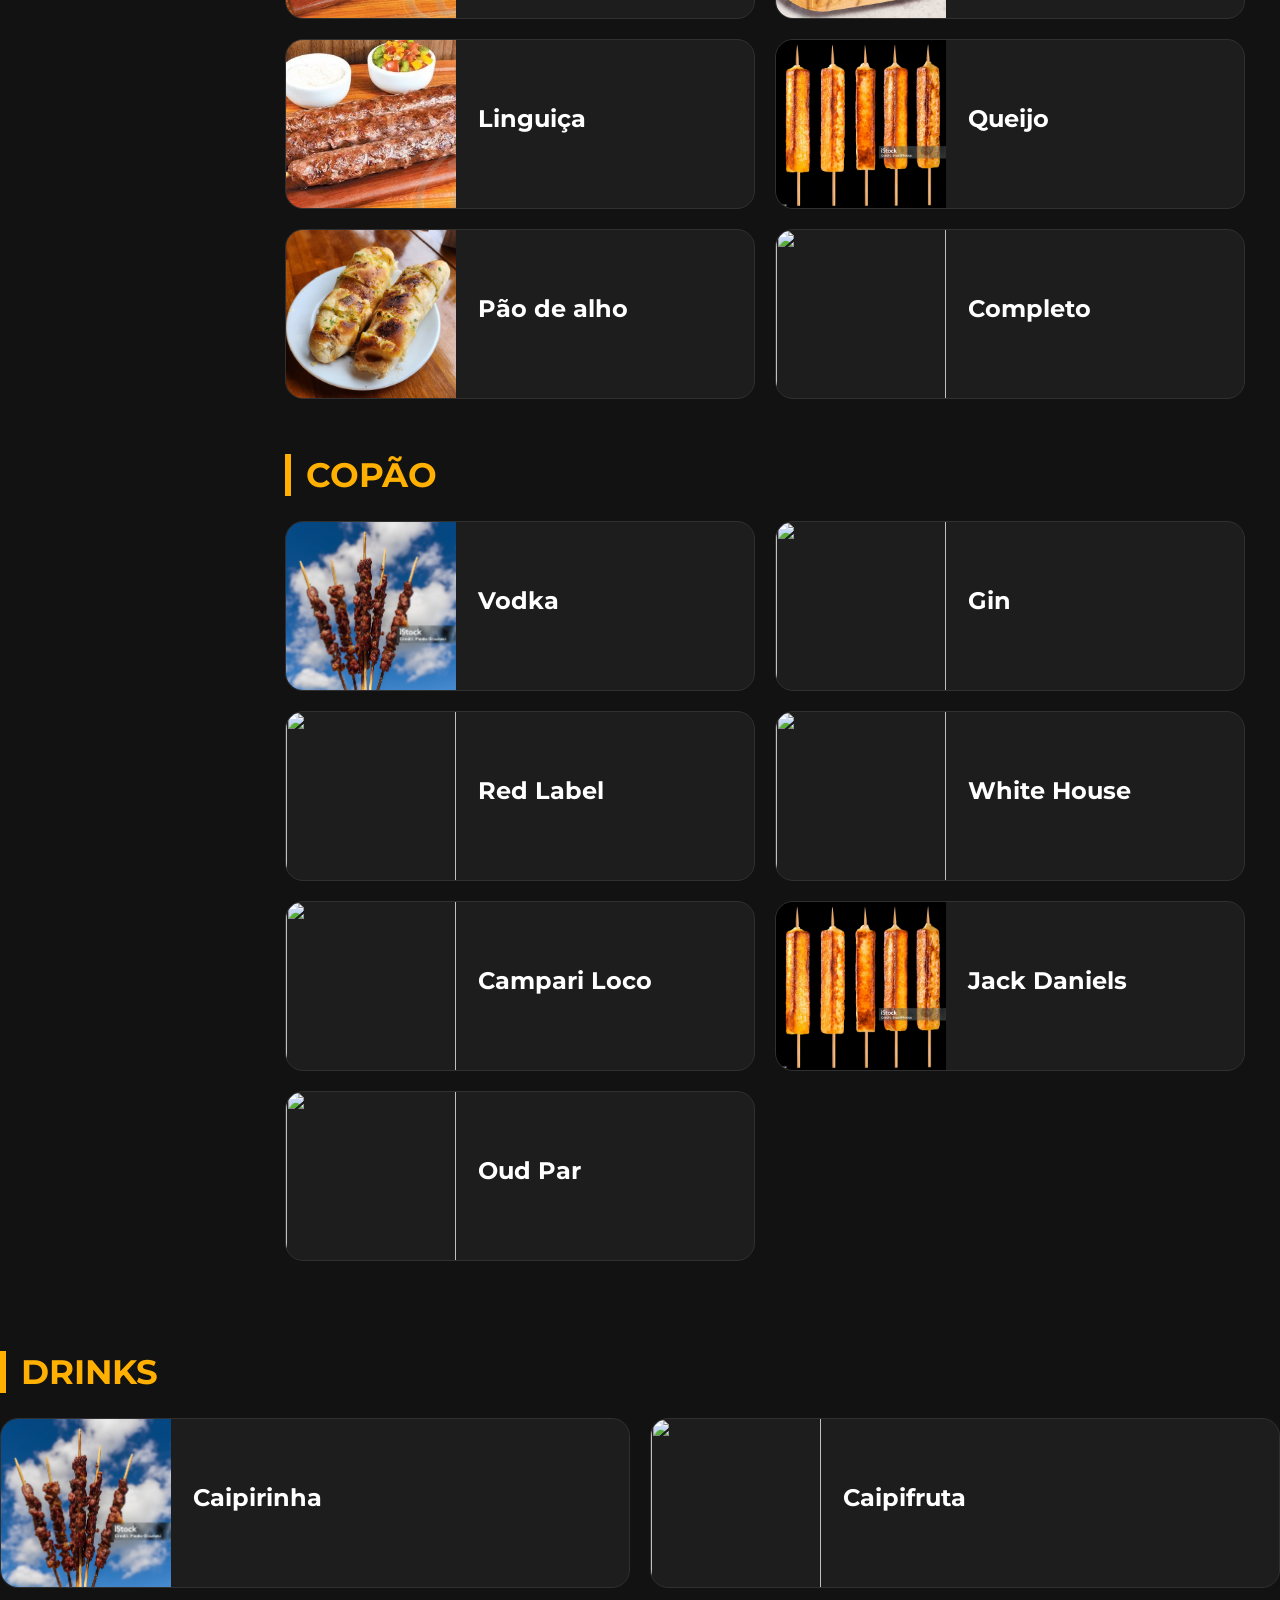
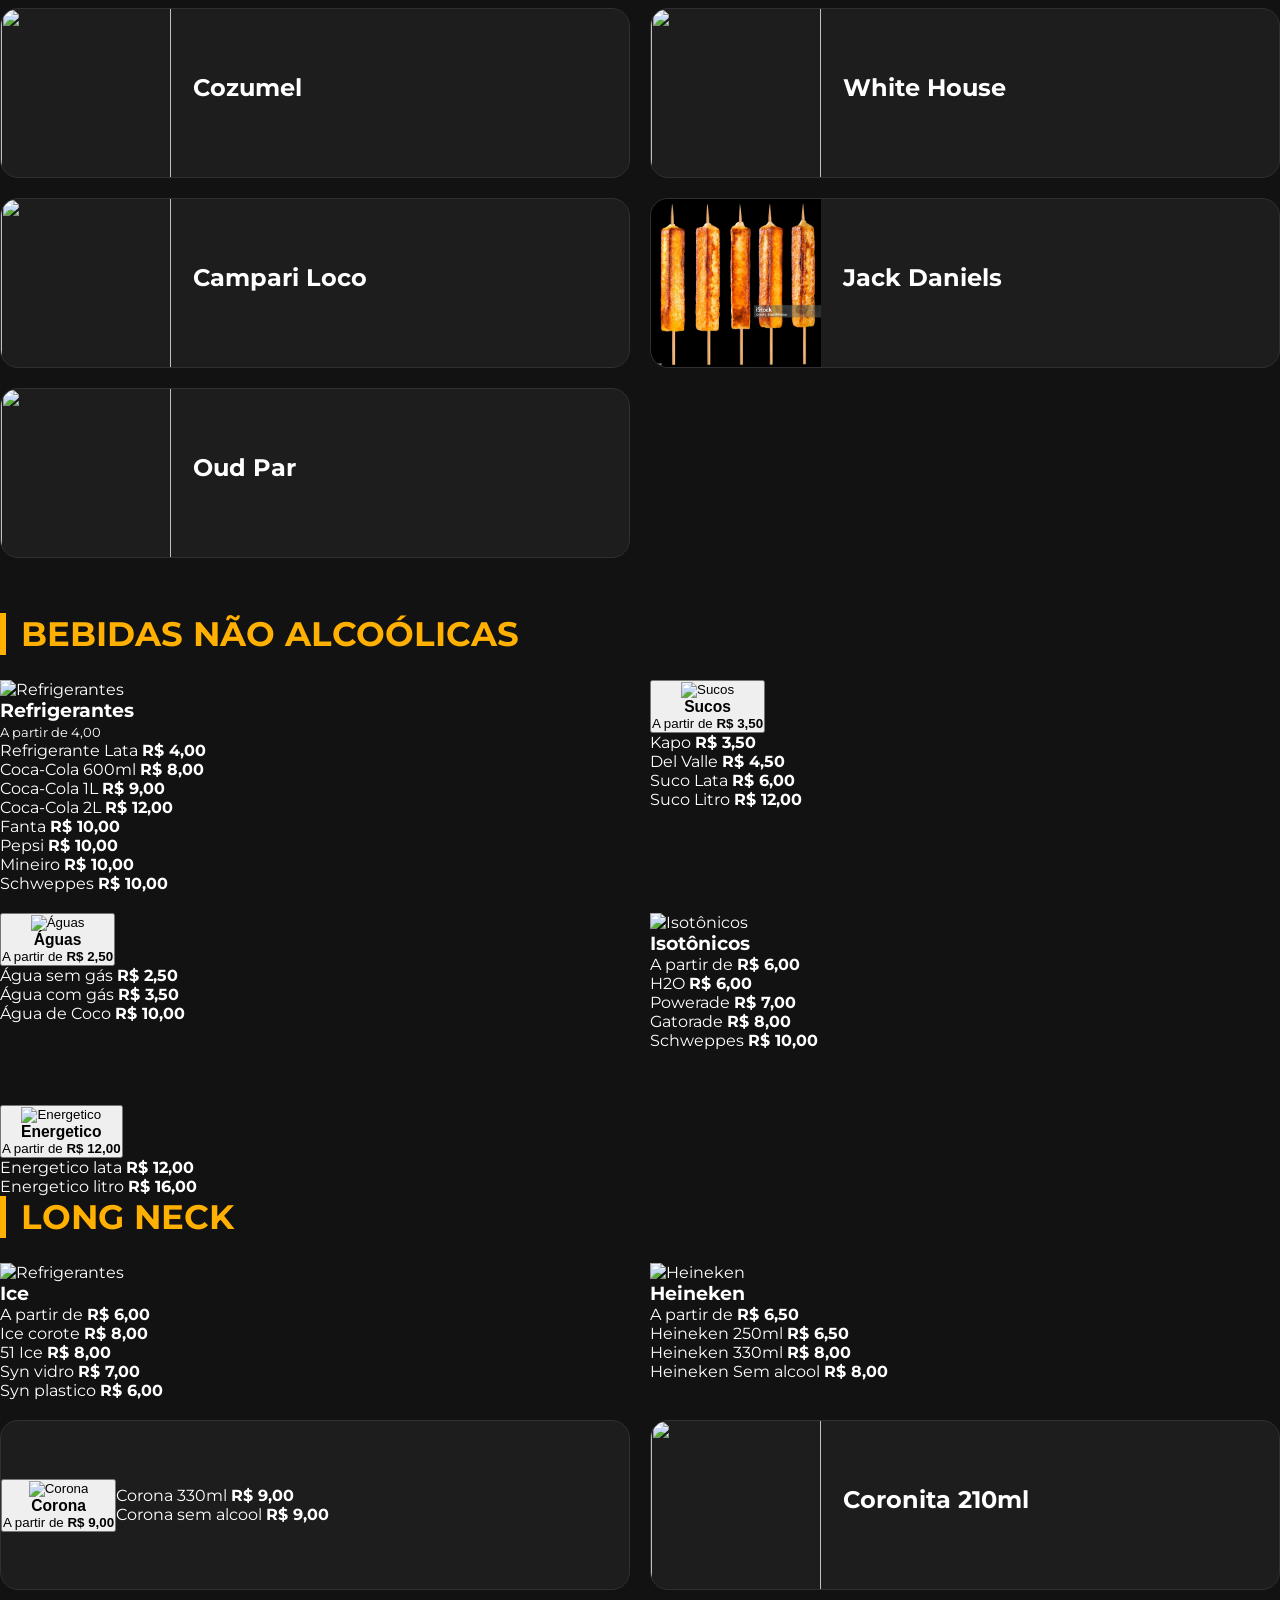
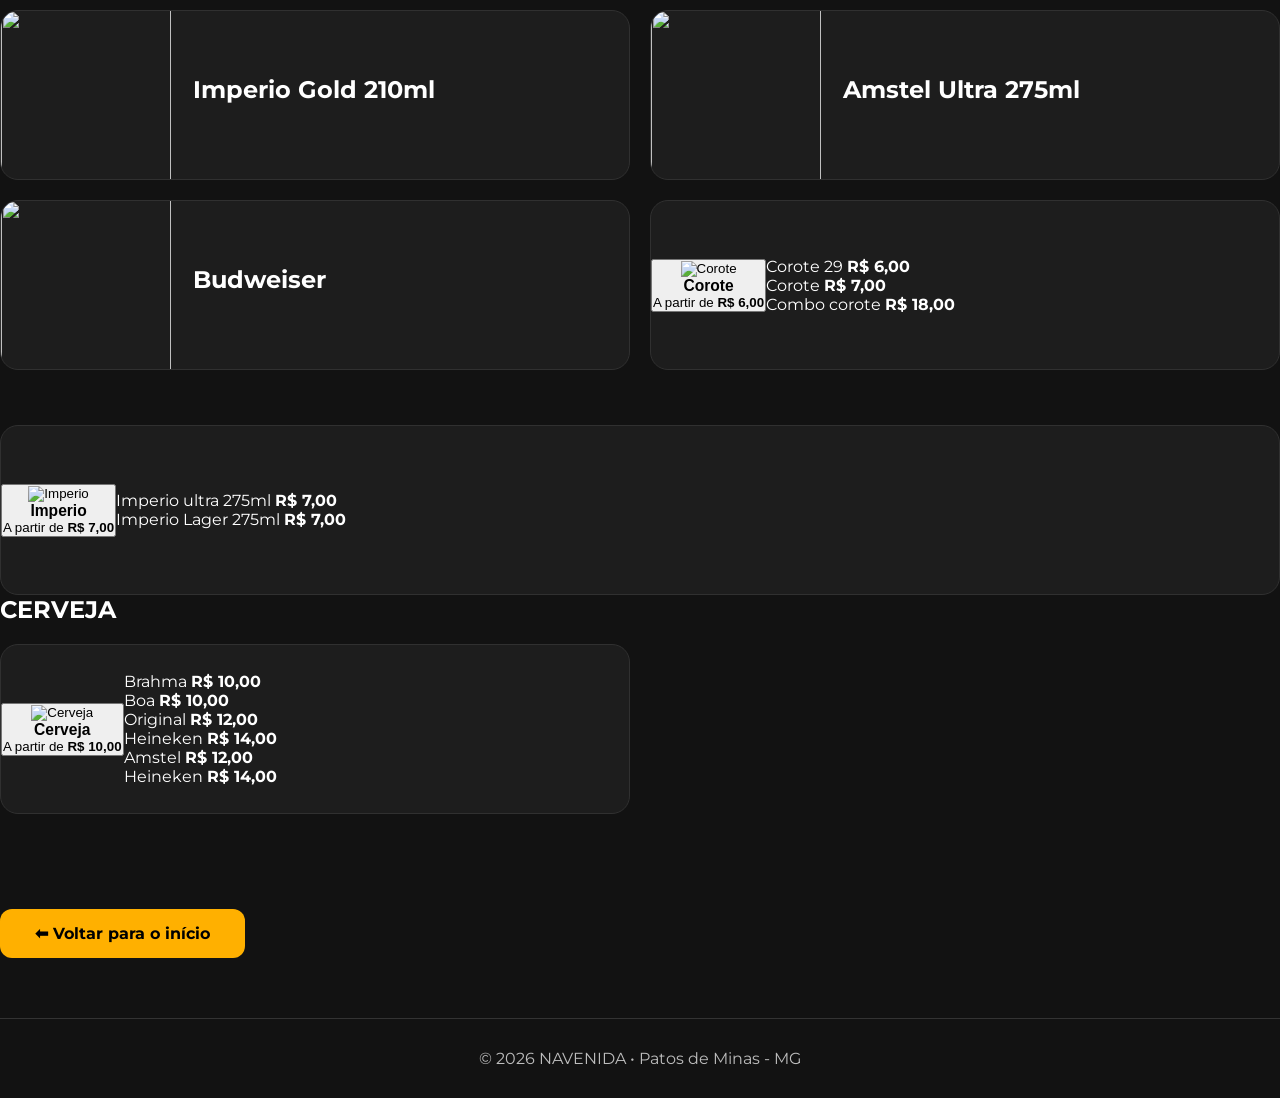
==== commit db79a010: "trtr" ====
--- a/cardapio.html
+++ b/cardapio.html
@@ -23,9 +23,11 @@
             <nav>
                 <a href="#porcoes">🍟 Porções</a>
                 <a href="#espetos">🥩 Espetos</a>
-                <a href="#bebidas">🍺 Cervejas 600ml</a>
                 <a href="#copao">🥤 Copão 700ml</a>
+                <a href="#drink">🍺 Drink</a>
                 <a href="#nao-alcoolicas">🥤 Não Alcoólicas</a>
+                <a href="#long-neck">🍺 Long neck</a>
+                <a href="#cerveja">🍺 Ceveja</a>
                 <a href="index.html" style="background-color: #ffb000; color: #000;">🏠 Início</a>
             </nav>
         </aside>
@@ -36,7 +38,7 @@
             </header>
 
             <section class="categoria" id="porcoes">
-                <h2>🍟 PORÇÕES</h2>
+                <h2> PORÇÕES</h2>
                 <div class="grid-produtos">
                     <div class="produto">
                         <img src="imagens/batatanormal.avif" alt="Batata Frita">
@@ -105,7 +107,7 @@
             </section>
 
             <section class="categoria" id="espetos">
-                <h2>🥩 ESPETOS</h2>
+                <h2> ESPETOS</h2>
                 <div class="grid-produtos">
                     <div class="produto">
                         <img src="imagens/boi.jpg">
@@ -167,7 +169,7 @@
             </section>
 
             <section class="categoria" id="copao">
-                <h2>COPÃO</h2>
+                <h2> COPÃO </h2>
                 <div class="grid-produtos">
                     <div class="produto">
                         <img src="imagens/boi.jpg">
@@ -223,7 +225,7 @@
             </section>
 
               <section class="categoria" id="drink">
-                <h2>DRINKS</h2>
+                <h2> DRINKS </h2>
                 <div class="grid-produtos">
                     <div class="produto">
                         <img src="imagens/boi.jpg">
@@ -280,7 +282,7 @@
 
        <section class="categoria" id="nao-alcoolicas">
 
-      <h2>🥤 BEBIDAS NÃO ALCOÓLICAS</h2>
+      <h2> BEBIDAS NÃO ALCOÓLICAS </h2>
 
       <div class="grid-produtos">
 
@@ -295,7 +297,7 @@
 
             <div class="texto-card">
                 <h3>Refrigerantes</h3>
-                <span>A partir de <strong>R$ 4,00</strong></span>
+               <small>A partir de 4,00</small>
             </div>
 
         </button>
@@ -428,7 +430,7 @@
 </section>
   <section class="categoria" id="long-neck">
 
-<h2>🥤 LONG NECK</h2>
+<h2> LONG NECK </h2>
 
 <div class="grid-produtos">
 
--- a/style.css
+++ b/style.css
@@ -56,21 +56,17 @@
 ==================================*/
 
 .sidebar{
-
     width:250px;
-    min-width:250px;
-
     background:#181818;
-
-    border-right:1px solid #303030;
-
+    border-right:1px solid #2d2d2d;
+
+    position:fixed;
+    top:40px;       /* abaixo da barra superior */
+    left:0;
+    bottom:0;
+
+    overflow-y:auto;
     padding:25px 20px;
-
-    position:sticky;
-    top:0;
-
-    height:100vh;
-
 }
 
 .logo-lateral{
@@ -132,13 +128,9 @@
 /*==================================
 CONTEÚDO
 ==================================*/
-
 .conteudo{
-
-    flex:1;
-
+    margin-left:250px;
     padding:35px;
-
 }
 
 header{
@@ -188,62 +180,80 @@
 ==================================*/
 
 .produto{
-    background:#1b1b1b;
+    display:flex;
+    align-items:center;
+
+    background:#1d1d1d;
     border-radius:18px;
     overflow:hidden;
-    border:1px solid #333;
+
+    border:1px solid #303030;
+
     transition:.3s;
     cursor:pointer;
-}
-
+
+    height:170px;
+}
 .produto:hover{
     transform:translateY(-5px);
     border-color:#ffb000;
 }
 
 .produto img{
-    width:100%;
-    height:180px;
+    width:170px;
+    height:170px;
+
     object-fit:cover;
-}
-
+    flex-shrink:0;
+}
 /*==================================
 IMAGEM
 ==================================*/
 
 .produto img{
-
-    width:100%;
-
-    height:220px;
+    width:170px;
+    height:170px;
 
     object-fit:cover;
-
-    display:block;
-
-}
-
+    flex-shrink:0;
+}
 /*==================================
 INFORMAÇÕES
 ==================================*/
 
 .info{
-    padding:16px;
+    flex:1;
+
+    padding:22px;
+
+    display:flex;
+    flex-direction:column;
+    justify-content:center;
 }
 
 .info h3{
-    font-size:18px;
     color:#fff;
-    margin-bottom:10px;
-    min-height:45px;
+    font-size:24px;
+    margin-bottom:12px;
+}
+.info small{
+    color:#999;
+    font-size:16px;
 }
 
 .preco{
+
+    display:none;
+
     color:#ffb000;
-    font-size:22px;
+
+    font-size:32px;
+
     font-weight:bold;
-}
-
+
+    margin-top:8px;
+
+}
 .preco::before{
     content:"A partir de ";
     display:block;
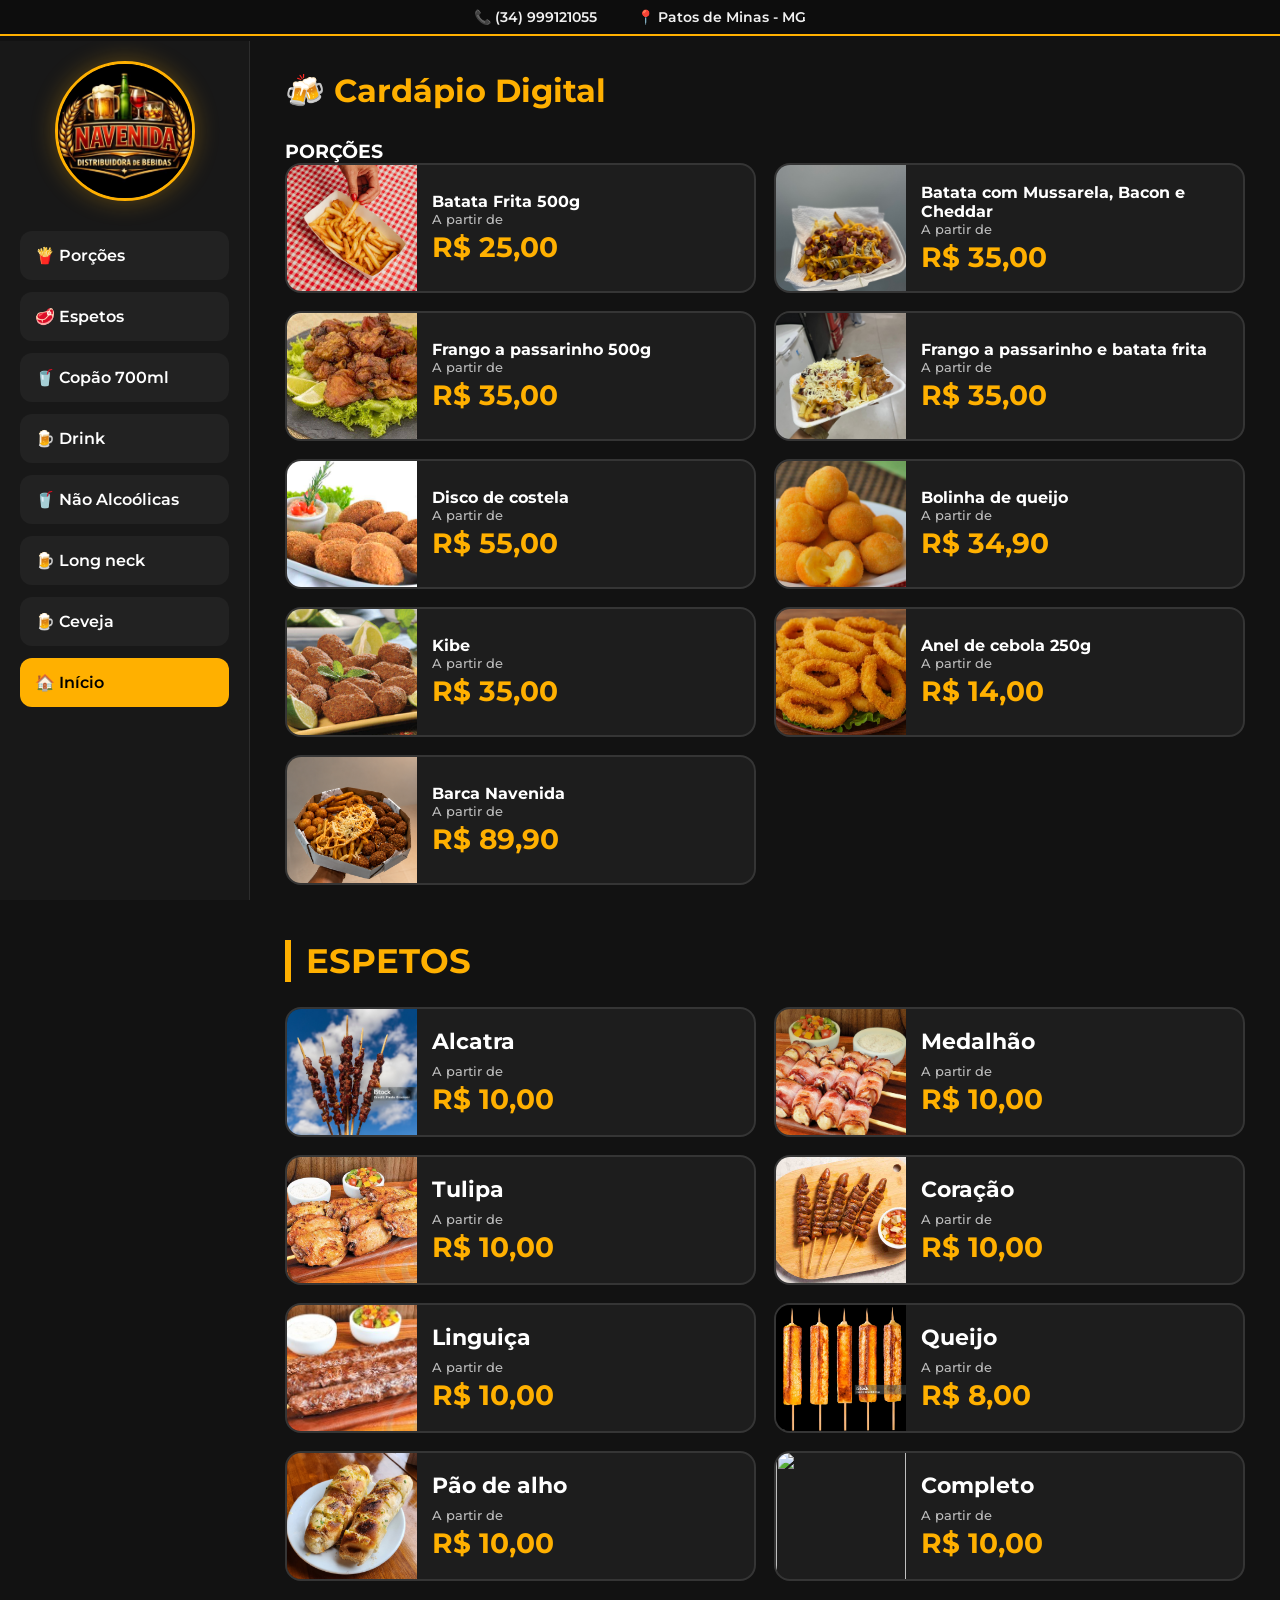
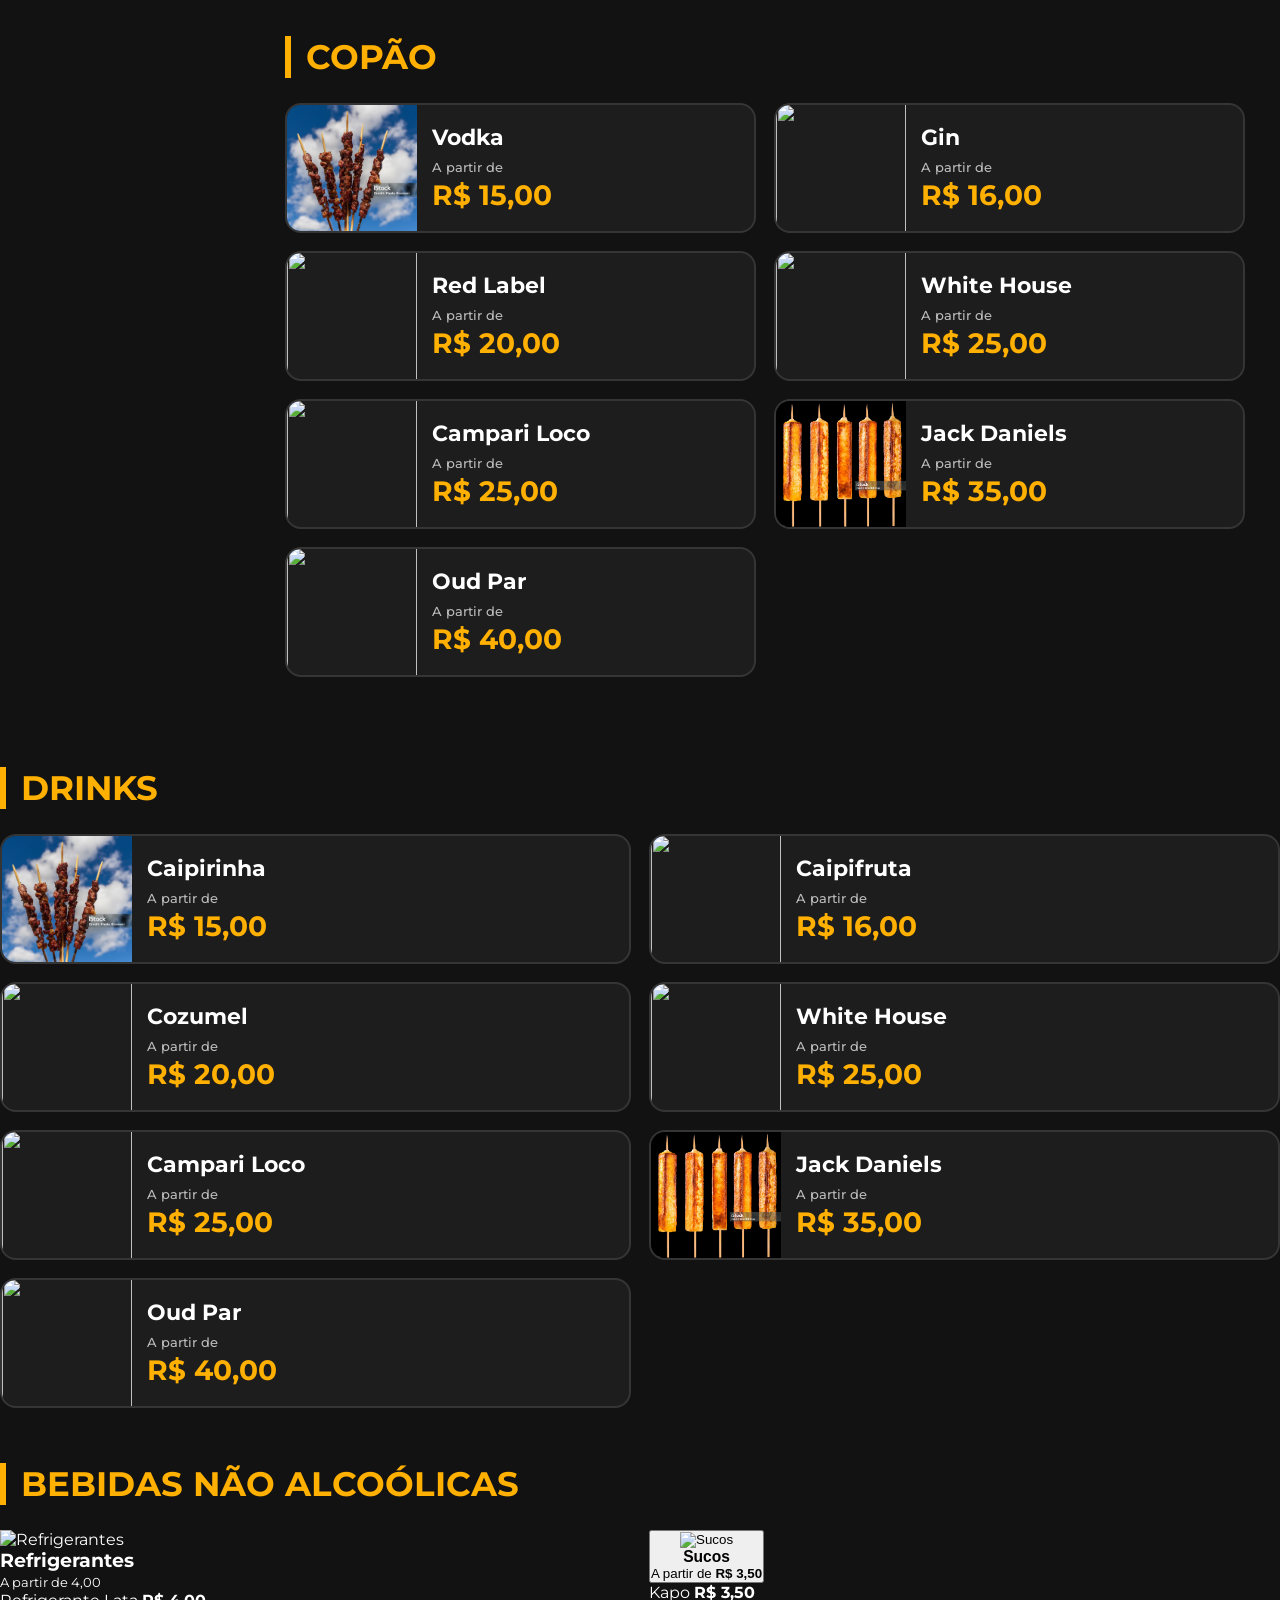
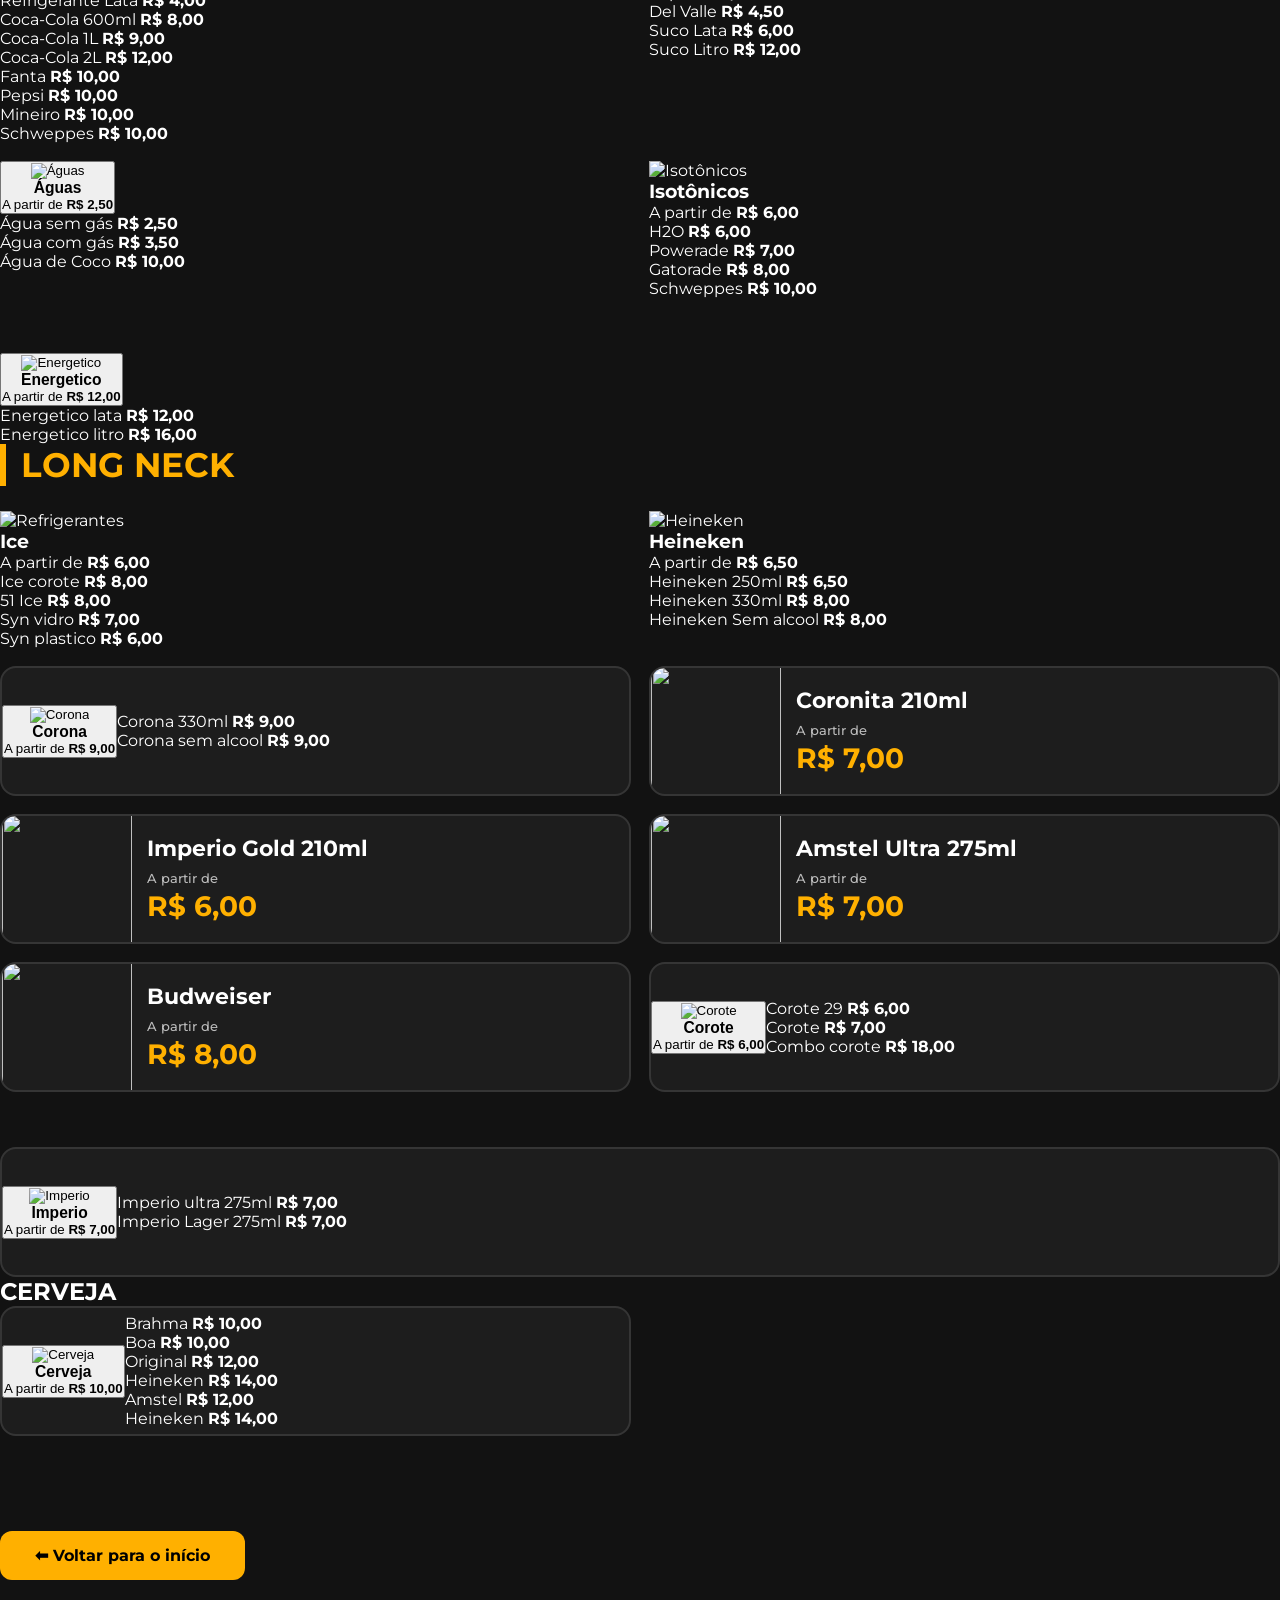
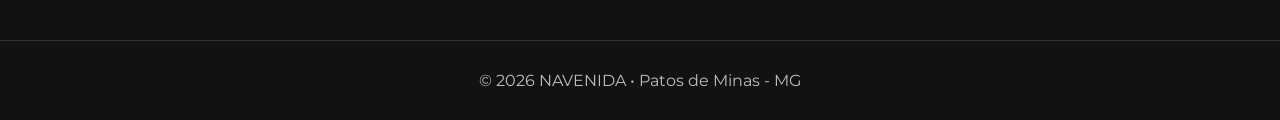
==== commit 2d8e1a95: "ploko" ====
--- a/cardapio.html
+++ b/cardapio.html
@@ -38,68 +38,68 @@
             </header>
 
             <section class="categoria" id="porcoes">
-                <h2> PORÇÕES</h2>
+                <h3> PORÇÕES</h3>
                 <div class="grid-produtos">
                     <div class="produto">
                         <img src="imagens/batatanormal.avif" alt="Batata Frita">
                         <div class="info">
-                            <h3>Batata Frita 500g</h3>
+                            <h4>Batata Frita 500g</h4>
                             <div class="preco">R$ 25,00</div>
                         </div>
                     </div>
                     <div class="produto">
                         <img src="imagens/batatacomcheddar.jpeg" alt="Batata Completa">
                         <div class="info">
-                            <h3>Batata com Mussarela, Bacon e Cheddar</h3>
+                            <h4>Batata com Mussarela, Bacon e Cheddar</h4>
                             <div class="preco">R$ 35,00</div>
                         </div>
                     </div>
                     <div class="produto">
                         <img src="imagens/frangooo.jpeg"alt="Frango a passarinho">
                         <div class="info">
-                            <h3>Frango a passarinho 500g</h3>
+                            <h4>Frango a passarinho 500g</h4>
                             <div class="preco">R$ 35,00</div>
                         </div>
                          </div>
                         <div class="produto">
                         <img src="imagens/frangocombatata.jpeg" alt="Frango com batata">
                         <div class="info">
-                            <h3>Frango a passarinho e batata frita</h3>
+                            <h4>Frango a passarinho e batata frita</h4>
                             <div class="preco">R$ 35,00</div>
                         </div>
                          </div>
                         <div class="produto">
                         <img src="imagens/discodee.jpg" alt="Disco de costela">
                         <div class="info">
-                            <h3>Disco de costela</h3>
+                            <h4>Disco de costela</h4>
                             <div class="preco">R$ 55,00</div>
                         </div>
                          </div>
                         <div class="produto">
                         <img src="imagens/bolinha-de-queijo-1.jpg" alt="Boalinho de queijo">
                         <div class="info">
-                            <h3>Bolinha de queijo</h3>
+                            <h4>Bolinha de queijo</h4>
                             <div class="preco">R$ 34,90</div>
                         </div>
                          </div>
                         <div class="produto">
                         <img src="imagens/mini-kibe (1).jpg" alt="Kibe">
                         <div class="info">
-                            <h3>Kibe</h3>
+                            <h4>Kibe</h4>
                             <div class="preco">R$ 35,00</div>
                         </div>
                          </div>
                         <div class="produto">
                         <img src="imagens/Aneis-de-Cebola-Crocantes.webp" alt="Anel de cebola">
                         <div class="info">
-                            <h3>Anel de cebola 250g</h3>
+                            <h4>Anel de cebola 250g</h4>
                             <div class="preco">R$ 14,00</div>
                         </div>
                          </div>
                         <div class="produto">
                         <img src="imagens/barca.png" alt="Batata Frita">
                         <div class="info">
-                            <h3>Barca Navenida</h3>
+                            <h4>Barca Navenida</h4>
                             <div class="preco">R$ 89,90</div>
                         </div>
                     </div>
--- a/style.css
+++ b/style.css
@@ -56,17 +56,19 @@
 ==================================*/
 
 .sidebar{
+    position:fixed;
+    top:41px;
+    left:0;
+
     width:250px;
+    height:calc(100vh - 41px);
+
+    overflow-y:auto;
+
     background:#181818;
     border-right:1px solid #2d2d2d;
 
-    position:fixed;
-    top:40px;       /* abaixo da barra superior */
-    left:0;
-    bottom:0;
-
-    overflow-y:auto;
-    padding:25px 20px;
+    padding:20px;
 }
 
 .logo-lateral{
@@ -169,10 +171,15 @@
 ==================================*/
 
 .grid-produtos{
+
     display:grid;
+
     grid-template-columns:repeat(2,1fr);
-    gap:20px;
-    margin-top:20px;
+
+    gap:18px;
+
+    align-items:start;
+
 }
 
 /*==================================
@@ -183,58 +190,53 @@
     display:flex;
     align-items:center;
 
+    height:130px;
+
     background:#1d1d1d;
-    border-radius:18px;
+
+    border:2px solid #353535;
+
+    border-radius:16px;
+
     overflow:hidden;
 
-    border:1px solid #303030;
-
     transition:.3s;
+
     cursor:pointer;
-
-    height:170px;
-}
+}
+
 .produto:hover{
-    transform:translateY(-5px);
+
     border-color:#ffb000;
-}
+
+    transform:translateY(-4px);
+
+    box-shadow:0 0 18px rgba(255,176,0,.35);
+
+}
+
+
+/*=================================
+IMAGEM
+==================================*/
 
 .produto img{
-    width:170px;
-    height:170px;
-
+    width:130px;
+    height:130px;
     object-fit:cover;
-    flex-shrink:0;
-}
-/*==================================
-IMAGEM
-==================================*/
-
-.produto img{
-    width:170px;
-    height:170px;
-
-    object-fit:cover;
-    flex-shrink:0;
-}
+} 
+
 /*==================================
 INFORMAÇÕES
 ==================================*/
 
 .info{
     flex:1;
-
-    padding:22px;
-
-    display:flex;
-    flex-direction:column;
-    justify-content:center;
-}
-
+    padding:15px;
+}
 .info h3{
-    color:#fff;
-    font-size:24px;
-    margin-bottom:12px;
+    font-size:22px;
+    margin-bottom:8px;
 }
 .info small{
     color:#999;
@@ -242,17 +244,9 @@
 }
 
 .preco{
-
-    display:none;
-
+    font-size:28px;
+    font-weight:bold;
     color:#ffb000;
-
-    font-size:32px;
-
-    font-weight:bold;
-
-    margin-top:8px;
-
 }
 .preco::before{
     content:"A partir de ";
